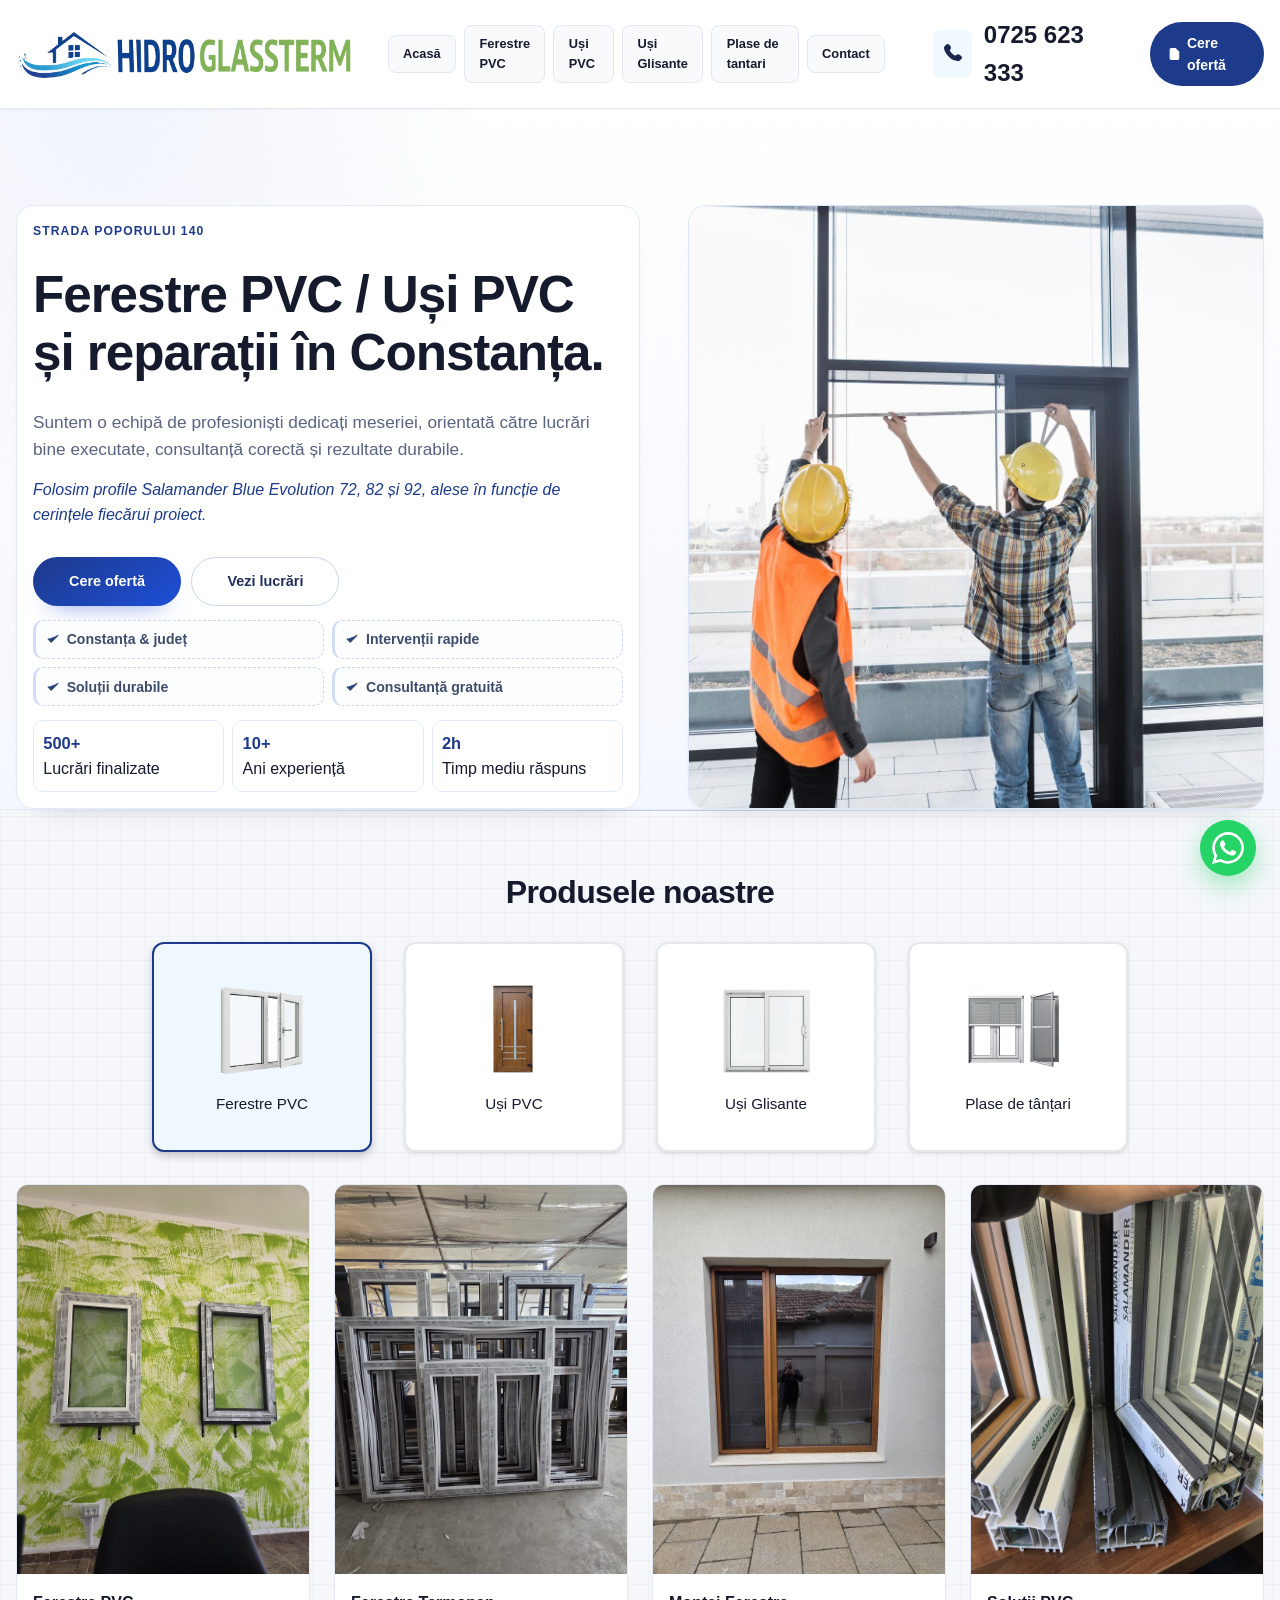
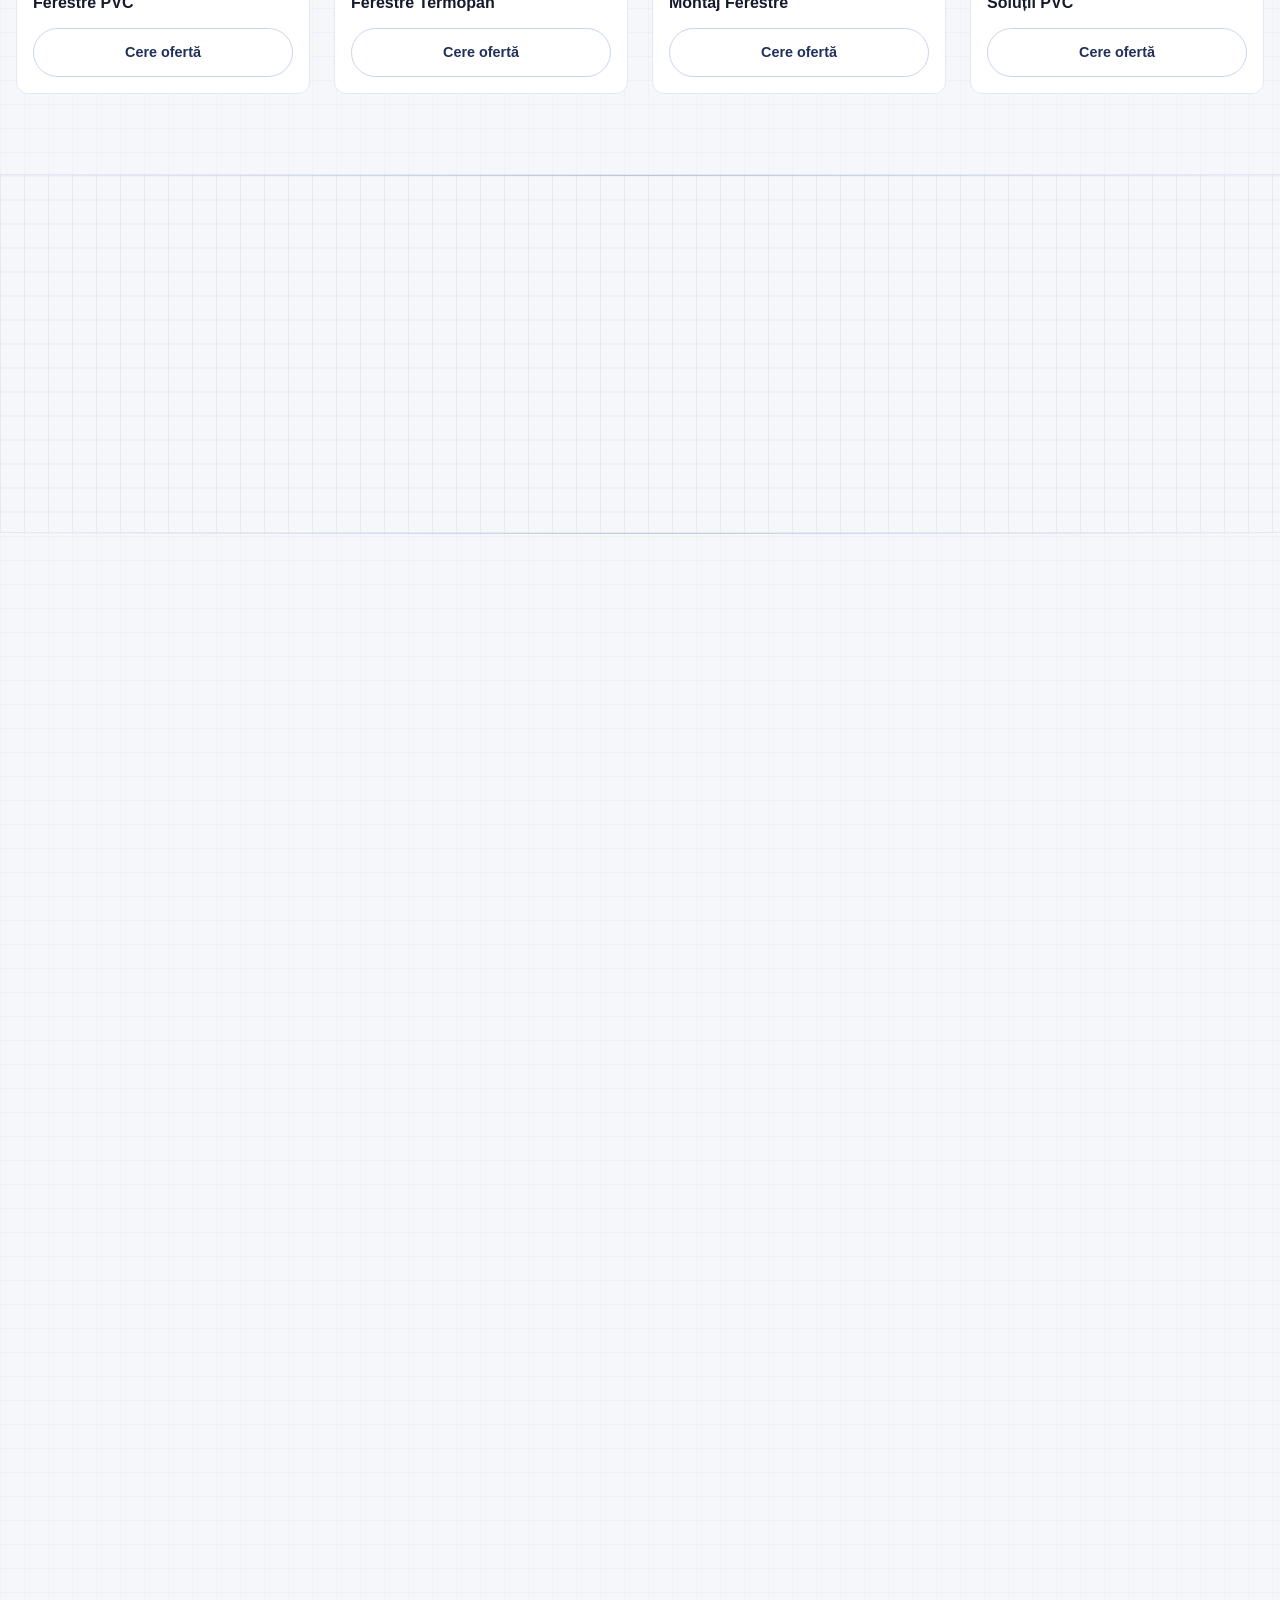
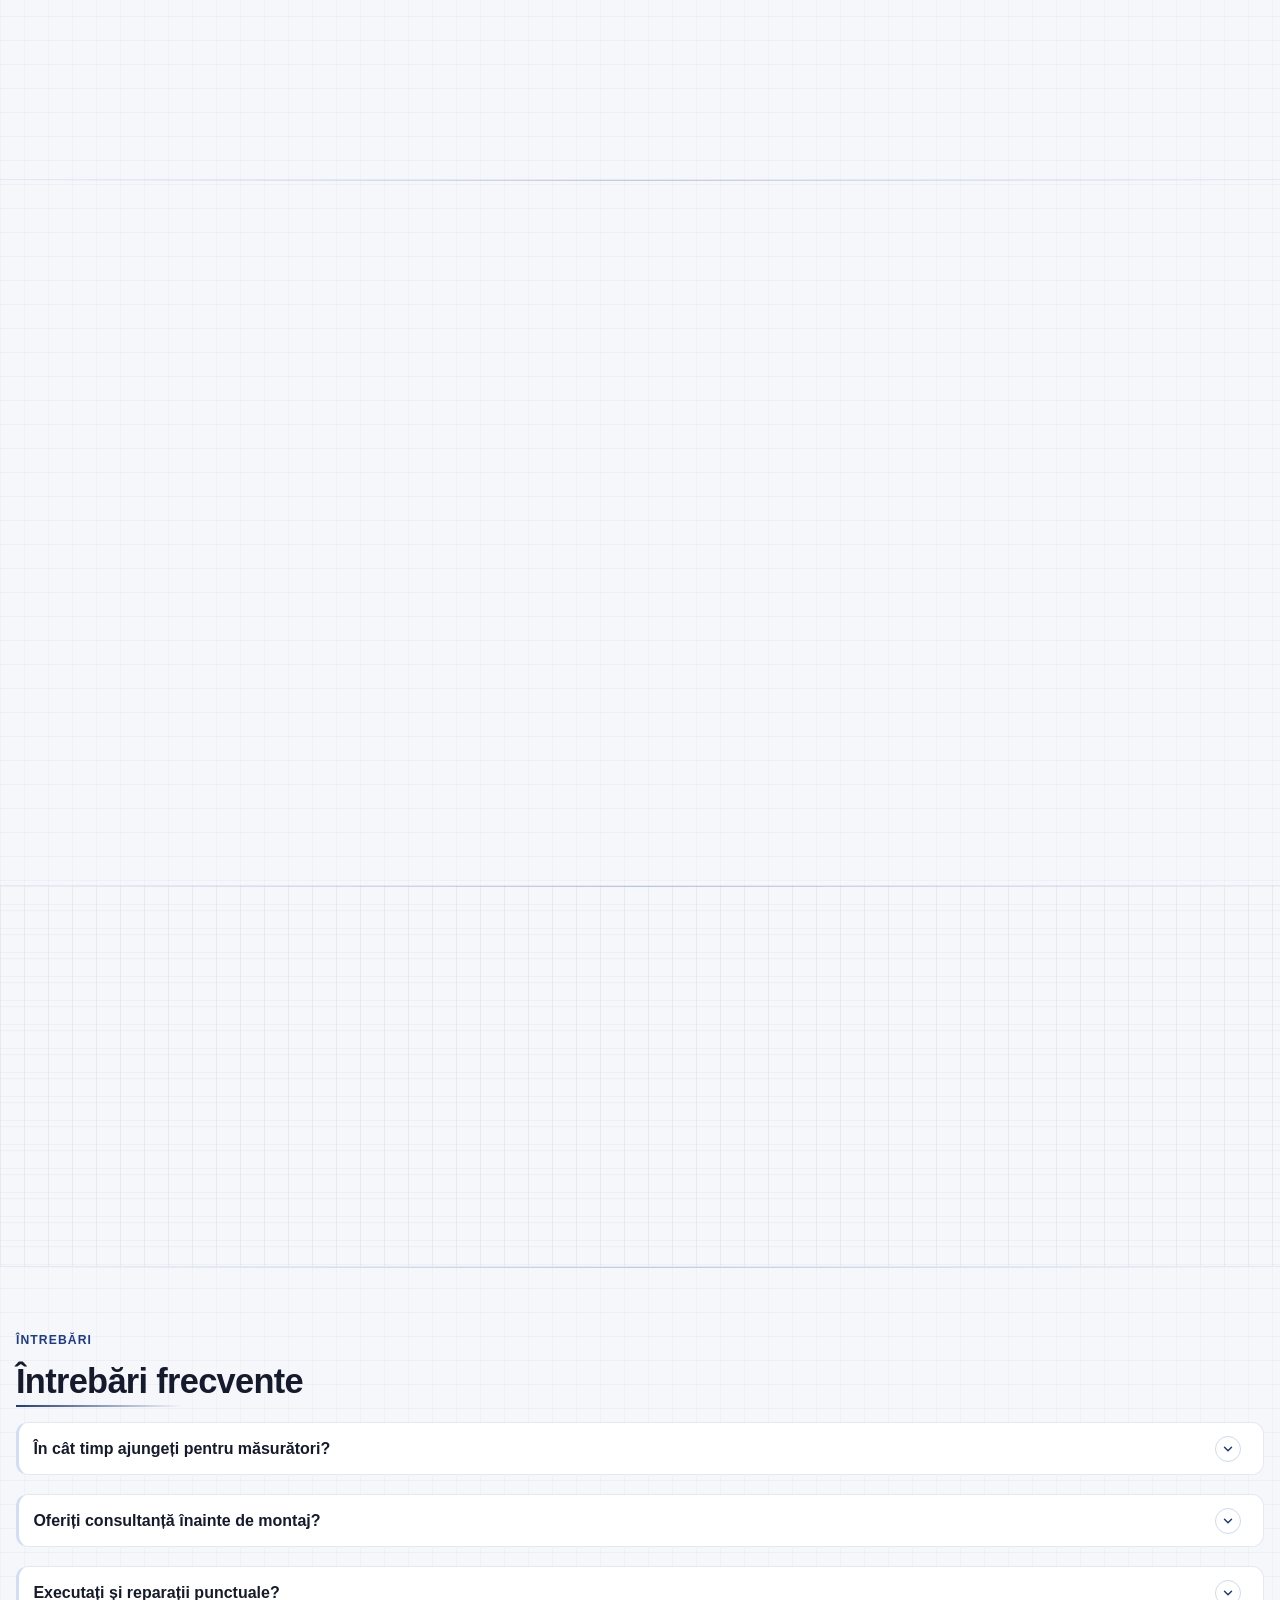
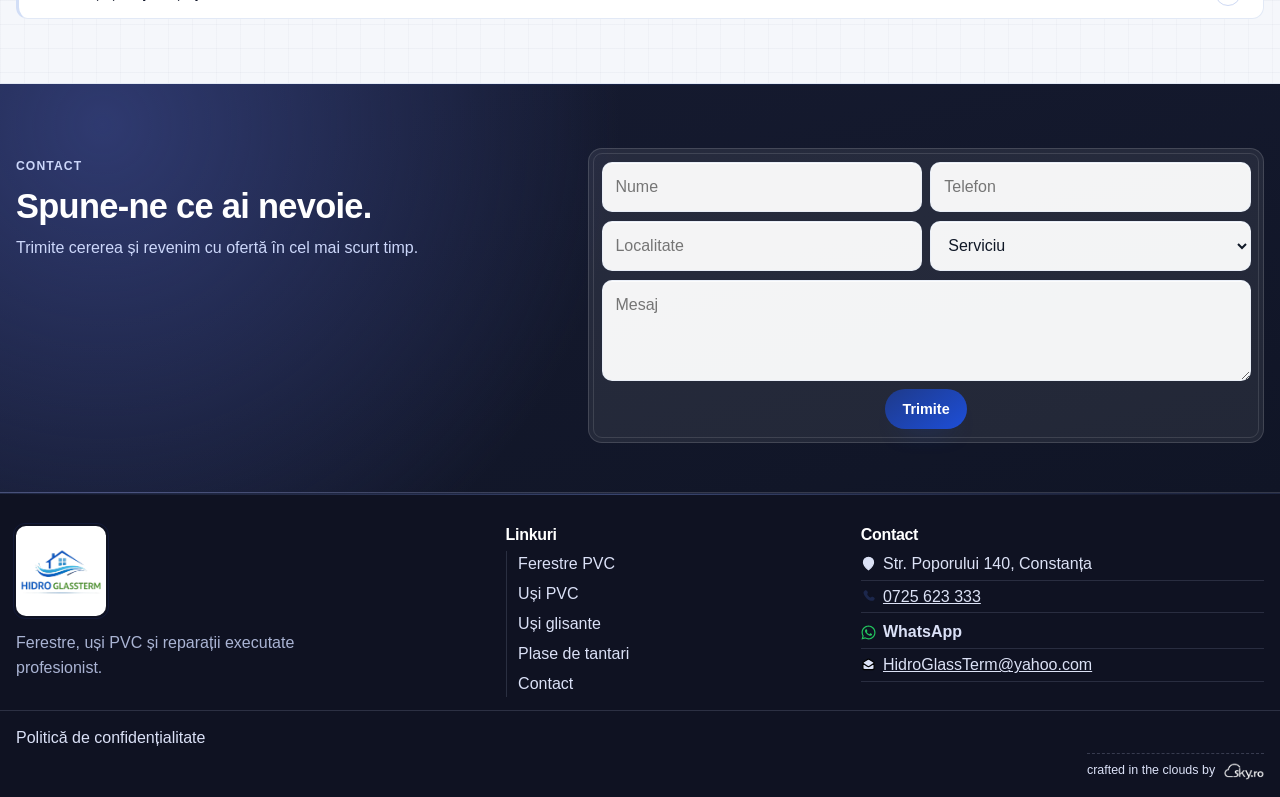
==== index.html @ a4dd382e "Update hero section eyebrow and title in index.html" ====
<!doctype html>
<html lang="ro">
  <head>
    <meta charset="UTF-8" />
    <meta name="viewport" content="width=device-width, initial-scale=1.0" />
    <title>Hidro Glass Term | Ferestre PVC & Hidroizolații</title>
    <meta
      name="description"
      content="Hidro Glass Term: ferestre PVC, reparații și hidroizolații în Constanța. Măsurători rapide, montaj curat, soluții durabile pentru casă și terasă."
    />

    <link rel="stylesheet" href="styles.css" />
    <script src="includes/loader.js"></script>
    <script src="script.js" defer></script>
  </head>
  <body>
    <a class="skip-link" href="#main-content">Sari la conținut</a>

    <div id="header-placeholder" data-include="includes/header.html"></div>

    <main id="main-content">
      <section class="hero section hero-heroic">
        <div class="shell hero-grid" data-reveal="fade-up">
          <div class="hero-content">
            <p class="eyebrow">Strada Poporului 140</p>
            <h1>Ferestre PVC / Uși PVC și reparații în Constanța.</h1>
            <p class="subtitle">
              Suntem o echipă de profesioniști dedicați meseriei, orientată către lucrări bine executate, consultanță corectă și rezultate durabile.
            </p>

            <p class="highlight-copy">
              Folosim profile Salamander Blue Evolution 72, 82 și 92, alese în funcție de cerințele fiecărui proiect.
            </p>

            <div class="hero-actions">
              <a class="btn btn-primary" href="#contact">Cere ofertă</a>
              <a class="btn btn-outline" href="#portofoliu">Vezi lucrări</a>
            </div>

            <ul class="hero-trust hero-trust--desktop" aria-label="Avantaje">
              <li>
                <svg viewBox="0 0 24 24" fill="none" stroke="currentColor" stroke-width="2.5" stroke-linecap="round" stroke-linejoin="round" aria-hidden="true"><path d="M20 6 9 17l-5-5"/></svg>
                Constanța & județ
              </li>
              <li>
                <svg viewBox="0 0 24 24" fill="none" stroke="currentColor" stroke-width="2.5" stroke-linecap="round" stroke-linejoin="round" aria-hidden="true"><path d="M20 6 9 17l-5-5"/></svg>
                Intervenții rapide
              </li>
              <li>
                <svg viewBox="0 0 24 24" fill="none" stroke="currentColor" stroke-width="2.5" stroke-linecap="round" stroke-linejoin="round" aria-hidden="true"><path d="M20 6 9 17l-5-5"/></svg>
                Soluții durabile
              </li>
              <li>
                <svg viewBox="0 0 24 24" fill="none" stroke="currentColor" stroke-width="2.5" stroke-linecap="round" stroke-linejoin="round" aria-hidden="true"><path d="M20 6 9 17l-5-5"/></svg>
                Consultanță gratuită
              </li>
            </ul>

            <div class="hero-stats hero-stats--desktop">
              <article>
                <strong>500+</strong>
                <span>Lucrări finalizate</span>
              </article>
              <article>
                <strong>10+</strong>
                <span>Ani experiență</span>
              </article>
              <article>
                <strong>2h</strong>
                <span>Timp mediu răspuns</span>
             </article>
           </div>
        </div>

          <figure class="hero-media">
            <img
              src="images/stock/builders-measuring-window-2026-01-05-23-32-10-utc.jpg"
              alt="Interior modern cu ferestre PVC mari"
            />
          </figure>
        </div>

        <!-- Mobile-only hero-trust and hero-stats -->
                <ul class="hero-trust hero-trust--mobile" aria-label="Avantaje">
          <li>
            <svg viewBox="0 0 24 24" fill="none" stroke="currentColor" stroke-width="2.5" stroke-linecap="round" stroke-linejoin="round" aria-hidden="true"><path d="M20 6 9 17l-5-5"/></svg>
            Constanța & județ
          </li>
          <li>
            <svg viewBox="0 0 24 24" fill="none" stroke="currentColor" stroke-width="2.5" stroke-linecap="round" stroke-linejoin="round" aria-hidden="true"><path d="M20 6 9 17l-5-5"/></svg>
            Intervenții rapide
          </li>
          <li>
            <svg viewBox="0 0 24 24" fill="none" stroke="currentColor" stroke-width="2.5" stroke-linecap="round" stroke-linejoin="round" aria-hidden="true"><path d="M20 6 9 17l-5-5"/></svg>
            Soluții durabile
          </li>
          <li>
            <svg viewBox="0 0 24 24" fill="none" stroke="currentColor" stroke-width="2.5" stroke-linecap="round" stroke-linejoin="round" aria-hidden="true"><path d="M20 6 9 17l-5-5"/></svg>
            Consultanță gratuită
          </li>
                </ul>
      </section>

      <section class="products section" data-reveal="fade-up">
        <div class="shell">
          <h2>Produsele noastre</h2>
          <div class="category-buttons">
            <div class="category-card active" data-category="ferestre">
              <img src="images/png-ferestre-pvc.png" alt="Ferestre PVC" />
              <p>Ferestre PVC</p>
            </div>
            <div class="category-card" data-category="usi-pvc">
              <img src="images/png-usa-pvc.png" alt="Uși PVC" />
              <p>Uși PVC</p>
            </div>
            <div class="category-card" data-category="usi-glisante">
              <img src="images/png-usi-glisante.png" alt="Uși Glisante" />
              <p>Uși Glisante</p>
            </div>
            <div class="category-card" data-category="plase-tantari">
              <img src="images/plase.jpg" alt="Plase de tantari" />
              <p>Plase de tânțari</p>
            </div>
          </div>
          <div class="product-cards" id="product-cards"></div>
          <div class="slider-dots" id="slider-dots"></div>
        </div>
      </section>

      <section class="why section">
        <div class="shell" data-reveal="fade-up">
          <header class="section-head compact">
            <p class="eyebrow">De ce noi</p>
            <h2>Execuție ordonată și comunicare clară</h2>
          </header>

          <div class="why-grid">
              <article class="why-card">
              <div class="why-icon">
                <svg viewBox="0 0 24 24" fill="none" stroke="currentColor" stroke-width="2" stroke-linecap="round" stroke-linejoin="round" aria-hidden="true"><circle cx="12" cy="12" r="10"/><polyline points="12 6 12 12 16 14"/></svg>
              </div>
                <h3>Răspuns rapid</h3>
                <p>Programăm rapid măsurătorile și trimitem oferta fără întârzieri.</p>
              </article>
              <article class="why-card">
              <div class="why-icon">
                <svg viewBox="0 0 24 24" fill="none" stroke="currentColor" stroke-width="2" stroke-linecap="round" stroke-linejoin="round" aria-hidden="true"><path d="M21.174 6.812a1 1 0 0 0-3.986-3.987L3.842 16.174a2 2 0 0 0-.5.83l-1.321 4.352a.5.5 0 0 0 .623.622l4.353-1.32a2 2 0 0 0 .83-.497z"/></svg>
              </div>
                <h3>Soluții potrivite</h3>
                <p>Recomandări tehnice corecte pentru fiecare spațiu.</p>
              </article>
              <article class="why-card">
              <div class="why-icon">
                <svg viewBox="0 0 24 24" fill="none" stroke="currentColor" stroke-width="2" stroke-linecap="round" stroke-linejoin="round" aria-hidden="true"><path d="M3 3h18v18H3z"/><path d="m8 12 2 2 4-4"/></svg>
              </div>
                <h3>Execuție curată</h3>
                <p>Montaj atent, protecție a zonei de lucru și finisaje curate.</p>
              </article>
              <article class="why-card">
              <div class="why-icon">
                <svg viewBox="0 0 24 24" fill="none" stroke="currentColor" stroke-width="2" stroke-linecap="round" stroke-linejoin="round" aria-hidden="true"><path d="M12 22s8-4 8-10V5l-8-3-8 3v7c0 6 8 10 8 10"/></svg>
              </div>
                <h3>Materiale de calitate</h3>
                <p>Lucrăm cu profile și accesorii testate, durabile.</p>
            </article>
          </div>
        </div>
      </section>

      <section class="portfolio section" id="portofoliu">
        <div class="shell" data-reveal="fade-up">
          <header class="section-head">
            <p class="eyebrow">Portofoliu</p>
            <h2>Lucrări recente realizate cu atenție la detalii</h2>
          </header>

          <ol class="steps" aria-label="Categorii de lucrări">
            <li><span>01</span> Ferestre</li>
            <li><span>02</span> Plase</li>
            <li><span>03</span> Uși PVC</li>
            <li><span>04</span> Plase împotriva insectelor</li>
          </ol>

          <div class="gallery-grid">
            <article class="gallery-item">
              <img src="images/WhatsApp Image 2026-04-07 at 10.18.30 (1).jpeg" alt="Lucrare ferestre PVC realizată de HidroGlassTerm" />
            </article>

            <article class="gallery-item">
              <img src="images/WhatsApp Image 2026-04-07 at 10.18.30 (2).jpeg" alt="Montaj și finisaje pentru tâmplărie PVC" />
            </article>

            <article class="gallery-item">
              <img src="images/WhatsApp Image 2026-04-07 at 10.18.30 (5).jpeg" alt="Detaliu lucrare hidroizolație" />
            </article>

            <article class="gallery-item">
              <img src="images/WhatsApp Image 2026-04-07 at 10.18.30 (6).jpeg" alt="Execuție hidroizolație profesională" />
            </article>

            <article class="gallery-item">
              <img src="images/WhatsApp Image 2026-04-07 at 10.18.31 (2).jpeg" alt="Montaj ușă PVC" />
            </article>

            <article class="gallery-item">
              <img src="images/WhatsApp Image 2026-04-07 at 10.18.31 (3).jpeg" alt="Lucrare ușă glisantă" />
            </article>

            <article class="gallery-item">
              <img src="images/WhatsApp Image 2026-04-07 at 10.18.31 (4).jpeg" alt="Lucrare finalizată la client" />
            </article>

            <article class="gallery-item">
              <img src="images/WhatsApp Image 2026-04-07 at 10.18.31 (5).jpeg" alt="Detaliu montaj și finisaj" />
            </article>
          </div>
          <div class="gallery-dots" id="gallery-dots"></div>

          <a class="text-link" href="#contact">Solicită exemple de lucrări</a>
        </div>
      </section>

      <section class="services section" id="servicii">
        <div class="shell" data-reveal="fade-up">
          <header class="section-head">
            <p class="eyebrow">Servicii</p>
            <h2>Serviciile noastre</h2>
          </header>

          <div class="services-grid">
            <article class="service-card">
              <div class="service-icon"><svg viewBox="0 0 24 24" fill="none" stroke="currentColor" stroke-width="2" stroke-linecap="round" stroke-linejoin="round" xmlns="http://www.w3.org/2000/svg" aria-hidden="true"><path d="M12,3V21m7-9H5M19,4a1,1,0,0,0-1-1H6A1,1,0,0,0,5,4V21H19Z"/></svg></div>
              <h3>Ferestre PVC</h3>
              <ul>
                <li>Tâmplărie PVC eficientă energetic</li>
                <li>Consultanță pentru alegerea profilelor</li>
              </ul>
              <a href="#contact">Detalii</a>
            </article>

            <article class="service-card">
              <div class="service-icon"><svg viewBox="0 0 24 24" fill="none" stroke="currentColor" stroke-width="2" stroke-linecap="round" stroke-linejoin="round" aria-hidden="true"><path d="M13 4h3a2 2 0 0 1 2 2v14"/><path d="M2 20h3"/><path d="M13 20h9"/><path d="M10 12v.01"/><path d="M13 4.562v16.157a1 1 0 0 1-1.242.97L5 20V5.562a2 2 0 0 1 1.515-1.94l4-1A2 2 0 0 1 13 4.561Z"/></svg></div>
              <h3>Uși PVC</h3>
              <ul>
                <li>Montaj profesional uși PVC</li>
                <li>Etanșare și reglaje pentru utilizare zilnică</li>
              </ul>
              <a href="#contact">Detalii</a>
            </article>

            <article class="service-card">
              <div class="service-icon"><svg viewBox="0 0 24 24" fill="none" stroke="currentColor" stroke-width="2" stroke-linecap="round" stroke-linejoin="round" aria-hidden="true"><path d="M14.7 6.3a1 1 0 0 0 0 1.4l1.6 1.6a1 1 0 0 0 1.4 0l3.77-3.77a6 6 0 0 1-7.94 7.94l-6.91 6.91a2.12 2.12 0 0 1-3-3l6.91-6.91a6 6 0 0 1 7.94-7.94l-3.76 3.76z"/></svg></div>
              <h3>Reparații ferestre și uși PVC</h3>
              <ul>
                <li>Reglare, înlocuire feronerie și etanșare</li>
                <li>Consultanță și soluții aplicate corect</li>
              </ul>
              <a href="#contact">Detalii</a>
            </article>

            <article class="service-card">
              <div class="service-icon"><svg viewBox="0 0 24 24" fill="none" stroke="currentColor" stroke-width="2" stroke-linecap="round" stroke-linejoin="round" aria-hidden="true"><rect width="18" height="18" x="3" y="3" rx="2"/><path d="M3 9h18"/><path d="M9 3v18"/><circle cx="15" cy="15" r="2"/></svg></div>
              <h3>Plase insecte</h3>
              <ul>
                <li>Plase fixe și rulou la comandă</li>
                <li>Montaj curat și consultanță</li>
              </ul>
              <a href="#contact">Detalii</a>
            </article>

            <article class="service-card">
              <div class="service-icon"><svg viewBox="0 0 24 24" fill="none" stroke="currentColor" stroke-width="2" stroke-linecap="round" stroke-linejoin="round" aria-hidden="true"><rect width="18" height="18" x="3" y="3" rx="2"/><path d="M15 3v18"/><path d="m8 9 3 3-3 3"/></svg></div>
              <h3>Uși glisante</h3>
              <ul>
                <li>Sisteme glisante pentru terase</li>
                <li>Montaj, reglaje și etanșare</li>
              </ul>
              <a href="#contact">Detalii</a>
            </article>

            <article class="service-card service-cta">
              <div class="service-icon"><svg viewBox="0 0 24 24" fill="none" stroke="currentColor" stroke-width="2" stroke-linecap="round" stroke-linejoin="round" aria-hidden="true"><path d="M22 16.92v3a2 2 0 0 1-2.18 2 19.79 19.79 0 0 1-8.63-3.07 19.5 19.5 0 0 1-6-6 19.79 19.79 0 0 1-3.07-8.67A2 2 0 0 1 4.11 2h3a2 2 0 0 1 2 1.72 12.84 12.84 0 0 0 .7 2.81 2 2 0 0 1-.45 2.11L8.09 9.91a16 16 0 0 0 6 6l1.27-1.27a2 2 0 0 1 2.11-.45 12.84 12.84 0 0 0 2.81.7A2 2 0 0 1 22 16.92z"/></svg></div>
              <h3>Programează o consultație</h3>
              <ul>
                <li>Sună acum: 0725 623 333</li>
                <li>Sau scrie-ne pe WhatsApp</li>
              </ul>
              <a href="contact.html" class="btn">Contact</a>
            </article>
          </div>
          <div class="services-dots" id="services-dots"></div>
        </div>
      </section>

      <section class="about section" id="despre">
        <div class="shell about-grid" data-reveal="fade-up">
          <div>
            <p class="eyebrow">Despre noi</p>
            <h2>Echipă locală orientată către rezultate durabile</h2>
            <p>
              Planificăm fiecare lucrare cu atenție, menținem șantierul curat și livrăm soluții
              sigure pe termen lung pentru locuințe, terase și spații comerciale.
            </p>
          </div>
          <ul>
            <li><strong>500+</strong><span>Lucrări finalizate</span></li>
            <li><strong>10+</strong><span>Ani experiență</span></li>
            <li><strong>2h</strong><span>Timp mediu de răspuns</span></li>
          </ul>
        </div>
      </section>

      <section class="faq section" id="intrebari">
        <div class="shell" data-reveal="fade-up">
          <header class="section-head">
            <p class="eyebrow">Întrebări</p>
            <h2>Întrebări frecvente</h2>
          </header>
          <div class="faq-list">
            <details>
              <summary>În cât timp ajungeți pentru măsurători?</summary>
              <p>În mod normal în aceeași zi sau în maximum 24 de ore în Constanța și județ.</p>
            </details>
            <details>
              <summary>Oferiți consultanță înainte de montaj?</summary>
              <p>Da. Recomandăm opțiuni tehnice și materiale în funcție de spațiu și buget.</p>
            </details>
            <details>
              <summary>Executați și reparații punctuale?</summary>
              <p>Da. Realizăm reglaje, etanșări și reparații pentru ferestre și uși existente.</p>
            </details>
          </div>
        </div>
      </section>

      <section class="contact section" id="contact">
        <div class="shell contact-grid" data-reveal="fade-up">
          <div class="contact-copy">
            <p class="eyebrow">Contact</p>
            <h2>Spune-ne ce ai nevoie.</h2>
            <p>Trimite cererea și revenim cu ofertă în cel mai scurt timp.</p>
          </div>

          <form class="lead-form" novalidate>
            <label class="sr-only" for="name">Nume</label>
            <input id="name" name="name" type="text" placeholder="Nume" required />

            <label class="sr-only" for="phone">Telefon</label>
            <input id="phone" name="phone" type="tel" placeholder="Telefon" required />

            <label class="sr-only" for="city">Localitate</label>
            <input id="city" name="city" type="text" placeholder="Localitate" required />

            <label class="sr-only" for="service">Serviciu</label>
            <select id="service" name="service" required>
              <option value="" selected disabled>Serviciu</option>
              <option>Ferestre PVC</option>
              <option>Uși PVC</option>
              <option>Reparații ferestre</option>
              <option>Plase insecte</option>
              <option>Uși glisante</option>
              <option>Reparații ferestre și uși PVC</option>
              <option>Informații</option>
            </select>

            <label class="sr-only" for="message">Mesaj</label>
            <textarea id="message" name="message" placeholder="Mesaj" rows="3"></textarea>

            <button class="btn btn-primary" type="submit">Trimite</button>
          </form>
          <p class="form-status" aria-live="polite"></p>
        </div>
      </section>
    </main>

    <div id="footer-placeholder" data-include="includes/footer.html"></div>
  </body>
</html>
---- styles.css ----
:root {
  --white: #ffffff;
  --bg: #f5f7fb;
  --ink: #151a2d;
  --ink-soft: #5a637f;
  --line: #e3e9f4;
  --blue: #1e3a8a;
  --blue-2: #1d4ed8;
  --navy: #161b31;
  --navy-2: #101526;
  --amber: #c8962f;
  --green: #16a34a;
  --steel-light: #e8ecf2;
  --steel: #c4cdd8;
  --steel-dark: #8896a6;
  --radius: 12px;
  --radius-lg: 18px;
  --section-space: clamp(3rem, 5vw, 5rem);
  --grid-gap: clamp(1rem, 1.5vw, 1.2rem);
  --shadow-soft: 0 14px 28px -24px rgba(15, 23, 42, 0.32);
}

* {
  box-sizing: border-box;
}

html {
  scroll-behavior: smooth;
}

body {
  margin: 0;
  font-family: "Manrope", sans-serif;
  color: var(--ink);
  background:
    linear-gradient(rgba(19, 33, 72, 0.03) 1px, transparent 1px),
    linear-gradient(90deg, rgba(19, 33, 72, 0.025) 1px, transparent 1px),
    var(--bg);
  background-size: 24px 24px;
  line-height: 1.58;
  overflow-x: clip;
}

body.menu-open {
  overflow: hidden;
}

img,
svg {
  display: block;
}

img {
  max-width: 100%;
}

a {
  color: inherit;
}

.shell {
  width: 100%;
  margin: 0 auto;
  padding-inline: 16px;
}

.section {
  padding: var(--section-space) 0;
  position: relative;
}

main > .section + .section {
  border-top: 1px solid var(--line);
}

main > .section + .section::before {
  content: "";
  position: absolute;
  top: 0;
  left: 0;
  right: 0;
  height: 1px;
  background: linear-gradient(90deg, transparent, rgba(30, 58, 138, 0.23), transparent);
}

h1,
h2,
h3 {
  font-family: "Plus Jakarta Sans", sans-serif;
  letter-spacing: -0.02em;
  line-height: 1.14;
  margin: 0;
}

h1 {
  font-size: clamp(1.92rem, 4.2vw, 3.2rem);
}

h2 {
  font-size: clamp(1.34rem, 2.7vw, 2.15rem);
}

h3 {
  font-size: 1.02rem;
}

p {
  margin: 0;
}

.eyebrow {
  color: var(--blue);
  text-transform: uppercase;
  letter-spacing: 0.09em;
  font-size: 0.76rem;
  font-weight: 800;
  margin-bottom: 0.7rem;
}

.subtitle {
  margin-top: 0.8rem;
  color: var(--ink-soft);
  font-size: clamp(0.97rem, 1.7vw, 1.08rem);
}

.section-head {
  margin-bottom: 0.95rem;
}

.section-head h2 {
  position: relative;
  display: inline-block;
  padding-bottom: 0.38rem;
}

.section-head h2::after {
  content: "";
  position: absolute;
  left: 0;
  bottom: 0;
  width: 58%;
  height: 2px;
  background: linear-gradient(90deg, var(--blue), transparent);
}

.section-head.compact {
  margin-bottom: 0.8rem;
}

.skip-link {
  position: fixed;
  top: 0.7rem;
  left: 0.7rem;
  z-index: 1400;
  background: var(--ink);
  color: #fff;
  border-radius: 8px;
  text-decoration: none;
  font-weight: 700;
  padding: 0.55rem 0.8rem;
  transform: translateY(-170%);
  transition: transform 0.2s ease;
}

.skip-link:focus-visible {
  transform: translateY(0);
}

.site-header {
  position: sticky;
  top: 0;
  z-index: 1300;
  background: #fff;
  border-bottom: 1px solid var(--line);
  box-shadow: 0 1px 3px rgba(15, 23, 42, 0.04);
  transition: box-shadow 0.22s ease;
}

.site-header::before {
  display: none;
}

.site-header::after {
  display: none;
}

.header-main {
  display: flex;
  align-items: center;
  justify-content: space-between;
  gap: 2rem;
  padding: 0.5rem 1rem;
}

.header-brand {
  display: flex;
  align-items: center;
  gap: 0.75rem;
  text-decoration: none;
  flex-shrink: 0;
}

.header-brand-img {
  height: 50px;
  width: auto;
  border-radius: 10px;
  object-fit: contain;
}

.header-brand span {
  font-family: "Plus Jakarta Sans", sans-serif;
  font-weight: 800;
  font-size: 1.1rem;
  color: var(--ink);
}

.header-brand-text {
  font-family: "Plus Jakarta Sans", sans-serif;
  font-weight: 800;
  font-size: 1.15rem;
  color: var(--ink);
  letter-spacing: -0.02em;
}

.header-search {
  position: relative;
  flex: 1;
  max-width: 320px;
}

.header-search input {
  width: 100%;
  padding: 0.65rem 1rem 0.65rem 2.5rem;
  border: 1px solid #e2e8f0;
  border-radius: 999px;
  background: #f8fafc;
  font-size: 0.875rem;
  color: var(--ink);
  transition: all 0.2s ease;
}

.header-search input:focus {
  outline: none;
  border-color: var(--blue);
  background: #fff;
  box-shadow: 0 0 0 3px rgba(30, 58, 138, 0.08);
}

.header-search input::placeholder {
  color: #94a3b8;
}

.header-search::before {
  content: "";
  position: absolute;
  left: 0.9rem;
  top: 50%;
  transform: translateY(-50%);
  width: 16px;
  height: 16px;
  background-image: url("data:image/svg+xml,%3Csvg xmlns='http://www.w3.org/2000/svg' viewBox='0 0 24 24' fill='none' stroke='%2364748b' stroke-width='2'%3E%3Ccircle cx='11' cy='11' r='8'/%3E%3Cpath d='m21 21-4.35-4.35'/%3E%3C/svg%3E");
  background-size: contain;
}

.header-actions {
  display: flex;
  align-items: center;
  gap: 0.5rem;
}

.header-cta {
  display: inline-flex;
  align-items: center;
  gap: 0.4rem;
  padding: 0.6rem 1.1rem;
  background: var(--blue);
  color: #fff;
  border-radius: 999px;
  font-size: 0.875rem;
  font-weight: 700;
  text-decoration: none;
  transition: all 0.2s ease;
}

.header-cta:hover {
  background: var(--blue-2);
  transform: translateY(-1px);
}

.header-cta svg {
  width: 16px;
  height: 16px;
  fill: currentColor;
}

.header-contact {
  display: flex;
  align-items: center;
  gap: 0.75rem;
  padding: 0.5rem 1rem;
  border-radius: 8px;
  text-decoration: none;
  transition: background 0.2s ease;
}

.header-contact:hover {
  background: #f1f5f9;
}

.header-contact-icon {
  width: 48px;
  height: 48px;
  border-radius: 8px;
  display: flex;
  align-items: center;
  justify-content: center;
  background: #f0f9ff;
}

.header-contact-icon svg {
  width: 24px;
  height: 24px;
  fill: var(--blue);
}

.header-contact-text {
  display: flex;
  flex-direction: column;
}

.header-contact-label {
  font-size: 0.75rem;
  color: var(--ink-soft);
  font-weight: 500;
}

.header-contact-value {
  font-size: 1.5rem;
  color: var(--ink);
  font-weight: 700;
}

.header-cats {
  display: none;
}

.header-cat {
  display: inline-flex;
  align-items: center;
  gap: 0.4rem;
  padding: 0.5rem 0.9rem;
  background: #f8fafc;
  border: 1px solid #e2e8f0;
  border-radius: 8px;
  font-size: 0.8rem;
  font-weight: 600;
  color: var(--ink);
  text-decoration: none;
  transition: all 0.2s ease;
}

.header-cat:hover {
  background: #fff;
  border-color: var(--blue);
  color: var(--blue);
}

.header-cat.active {
  background: var(--blue);
  color: #fff;
  border-color: var(--blue);
}

.header-cat svg {
  width: 16px;
  height: 16px;
  fill: currentColor;
}

.header-social {
  display: flex;
  gap: 0.3rem;
}

.header-social-btn {
  width: 36px;
  height: 36px;
  border-radius: 8px;
  display: flex;
  align-items: center;
  justify-content: center;
  text-decoration: none;
  transition: all 0.2s ease;
}

.header-social-btn svg {
  width: 18px;
  height: 18px;
}

.header-social-btn.whatsapp {
  background: #22c55e;
}

.header-social-btn.whatsapp svg {
  fill: #fff;
}

.header-social-btn.whatsapp:hover {
  background: #16a34a;
}

.header-social-btn.mail {
  background: #f59e0b;
}

.header-social-btn.mail svg {
  fill: #fff;
}

.header-social-btn.mail:hover {
  background: #d97706;
}

.contact-btn.mail {
  background: linear-gradient(180deg, #f59e0b 0%, #d97706 100%);
  border-color: #b45309;
}

.contact-btn.mail svg {
  fill: #ffffff;
}

.contact-btn.mail:hover {
  background: linear-gradient(180deg, #d97706 0%, #b45309 100%);
}

.site-header.scrolled {
  box-shadow: 0 12px 24px -22px rgba(15, 23, 42, 0.52);
}

.nav {
  min-height: 80px;
  display: flex;
  align-items: center;
  justify-content: space-between;
  gap: 1rem;
  position: relative;
}

.brand {
  display: inline-flex;
  align-items: center;
  gap: 0.62rem;
  text-decoration: none;
}

.brand--header {
  gap: 0;
}

.brand-icon {
  width: 90px;
  height: 90px;
  border-radius: 10px;
  background: #fff;
  display: grid;
  place-items: center;
  position: relative;
}

.brand--header .brand-icon {
  width: clamp(72px, 11vw, 130px);
  height: auto;
  border-radius: 0;
  background: transparent;
  box-shadow: none;
}

.brand--header .brand-icon::after {
  display: none;
}

.brand-icon::after {
  content: "";
  position: absolute;
  inset: -3px;
  border: 1px solid rgba(30, 58, 138, 0.2);
  border-radius: 12px;
}

.brand-icon svg {
  width: 1.05rem;
  height: 1.05rem;
  fill: #fff;
}

.brand-icon img {
  width: 85px;
  height: 85px;
  object-fit: contain;
}

.brand--header .brand-icon img {
  width: 100%;
  height: auto;
}

.brand-text {
  font-family: "Plus Jakarta Sans", sans-serif;
  font-weight: 800;
  letter-spacing: -0.02em;
}

.menu-toggle {
  display: none;
  width: 44px;
  height: 40px;
  border-radius: 10px;
  border: 1px solid #d8e1f3;
  background: #fff;
  padding: 0;
  align-items: center;
  justify-content: center;
  flex-direction: column;
  gap: 4px;
  cursor: pointer;
  transition: all 0.2s ease;
  box-shadow: 0 2px 4px rgba(0, 0, 0, 0.1);
}

.menu-toggle span {
  width: 19px;
  height: 2px;
  border-radius: 99px;
  background: #2a3657;
  transition: transform 0.25s ease, opacity 0.2s ease;
}

.menu-toggle[aria-expanded="true"] span:nth-child(1) {
  transform: translateY(6px) rotate(45deg);
}

.menu-toggle[aria-expanded="true"] span:nth-child(2) {
  opacity: 0;
}

.menu-toggle[aria-expanded="true"] span:nth-child(3) {
  transform: translateY(-6px) rotate(-45deg);
}

.menu-toggle.active {
  border-color: #2a3657;
}

.menu-toggle.active span {
  background: #2a3657;
}

.menu-toggle:hover {
  border-color: var(--blue);
  box-shadow: 0 4px 8px rgba(0, 0, 0, 0.15);
}

/* ----------------------------------- */
/* Premium Mobile Menu (Fără Overlay, Fără Scroll) */
/* ----------------------------------- */
@media (max-width: 1023px) {
  /* Am ascuns overlay-ul gri conform cerinței */
  .nav-menu::before {
    display: none !important;
  }

  /* Panoul principal (sertarul lateral din dreapta) */
  .nav-menu {
    position: fixed !important;
    top: 0 !important;
    right: -100% !important;
    left: auto !important;
    width: 85vw !important;
    max-width: 380px !important;
    height: 100dvh !important; /* Folosim dvh pentru suport mai bun pe iOS/Android */
    background: #ffffff !important;
    z-index: 1301 !important;
    padding: 1.25rem 1.5rem !important; /* Spații reduse sus/jos */
    display: flex !important;
    flex-direction: column !important;
    box-shadow: -10px 0 30px rgba(15, 23, 42, 0.1) !important;
    transition: right 0.4s cubic-bezier(0.16, 1, 0.3, 1) !important;
    overflow-y: hidden !important; /* Oprim scroll-ul inutil */
  }

  .nav-menu.open {
    right: 0 !important;
  }

  /* Antetul meniului */
  .nav-menu::after {
    content: "Meniu";
    display: block;
    color: var(--blue);
    font-size: 0.75rem;
    font-weight: 800;
    text-transform: uppercase;
    letter-spacing: 0.1em;
    margin-bottom: 0.75rem !important; /* Spațiu redus */
    border-bottom: 1px solid #e2e8f0;
    padding-bottom: 0.5rem !important;
    order: -1;
  }

  /* Zona link-urilor de navigare */
  .nav-menu .nav-center {
    display: flex !important;
    flex-direction: column !important;
    gap: 0 !important; /* Fără goluri mari între link-uri */
    margin-bottom: auto !important;
  }

  .nav-menu .nav-center a {
    font-size: 1.1rem !important;
    font-weight: 600 !important;
    color: var(--navy) !important;
    padding: 0.75rem 0 !important; /* Padding redus */

    /* RESETĂM STILURILE VECHI (Bulele gri) */
    background: transparent !important;
    border: none !important;
    border-radius: 0 !important;
    border-bottom: 1px solid #f1f5f9 !important;

    display: flex !important;
    align-items: center !important;
    justify-content: space-between !important;
    transition: color 0.2s ease, transform 0.2s ease !important;
  }

  .nav-menu .nav-center a::after {
    content: "→";
    font-size: 1.2rem;
    color: var(--steel-dark);
    opacity: 0.5;
    transition: transform 0.2s ease, opacity 0.2s ease;
  }

  .nav-menu .nav-center a:hover,
  .nav-menu .nav-center a:active {
    color: var(--blue) !important;
    transform: translateX(4px);
  }

  /* Zona de contact din meniu */
  .nav-menu .nav-actions {
    display: flex !important;
    flex-direction: column !important;
    gap: 0.6rem !important; /* Redus distanța dintre butoane */
    margin-top: 1rem !important;
  }

  /* Butoane primare */
  .nav-menu .mobile-link-btn {
    width: 100% !important;
    padding: 0.85rem !important; /* Butoane mai suple */
    font-size: 0.95rem !important;
    font-weight: 700 !important;
    border-radius: 8px !important;
    text-align: center !important;
    transition: background-color 0.2s ease !important;
  }

  .nav-menu .mobile-link-btn.offer {
    background: var(--navy) !important;
    color: #fff !important;
    border: none !important;
  }

  .nav-menu .mobile-link-btn.phone {
    background: transparent !important;
    color: var(--navy) !important;
    border: 1px solid #cbd5e1 !important;
  }

  /* Secțiunea de jos cu mini-contact (Email/WhatsApp) */
  .nav-menu .mobile-socials {
    display: flex !important;
    align-items: center !important;
    gap: 0.5rem !important;
    margin-top: 1rem !important; /* Spații strânse pentru a nu ieși din ecran */
    padding-top: 1rem !important;
    border-top: 1px solid #f1f5f9 !important;
  }

  .nav-menu .mobile-socials a {
    flex: 1 !important;
    font-size: 0.85rem !important;
    font-weight: 600 !important;
    color: var(--ink-soft) !important;
    text-decoration: none !important;
    background: transparent !important;
    border: none !important;
    padding: 0 !important;
    text-align: left !important;
    display: flex !important;
    align-items: center !important;
    gap: 0.5rem !important;
  }

  .nav-menu .mobile-socials a.whatsapp::before {
    content: "";
    display: inline-block;
    width: 8px;
    height: 8px;
    border-radius: 50%;
    background: #22c55e;
  }

  .nav-menu .mobile-socials a.mail::before {
    content: "";
    display: inline-block;
    width: 8px;
    height: 8px;
    border-radius: 50%;
    background: #f59e0b;
  }
}

/* ----------------------------------- */
/* Fix Definitiv: Header Sticky        */
/* ----------------------------------- */

/* 1. Resetăm overflow-ul folosind 'clip'.
   Taie ce iese în afara ecranului, dar permite 'sticky' să funcționeze */
html, body {
  overflow-x: clip !important;
  max-width: 100% !important;
  width: 100% !important;
}

/* 2. Aplicăm sticky direct pe elementul părinte din index.html */
#header-placeholder {
  position: sticky !important;
  top: 0 !important;
  z-index: 1300 !important;
  display: block !important;
  width: 100% !important;
}

/* 3. Ne asigurăm că header-ul din interior se aliniază perfect */
.site-header {
  position: relative !important;
  top: 0 !important;
  width: 100% !important;
}

/* ----------------------------------- */
/* Ascundere Pasi Portofoliu pe Mobil  */
/* ----------------------------------- */
@media (max-width: 1023px) {
  .steps {
    display: none !important;
  }
}


@media (max-width: 1023px) {
  .close-menu-btn {
    position: absolute !important;
    top: 1rem !important;
    right: 1.25rem !important;
    background: transparent !important;
    border: none !important;
    font-size: 2.2rem !important;
    font-weight: 300 !important;
    color: var(--ink-soft) !important;
    cursor: pointer !important;
    padding: 0 0.5rem !important;
    line-height: 1 !important;
    transition: color 0.2s ease, transform 0.2s ease !important;
    z-index: 10 !important;
  }

  .close-menu-btn:hover,
  .close-menu-btn:active {
    color: var(--blue) !important;
    transform: scale(1.1) !important;
  }

  /* Facem puțin loc textului "MENIU" ca să nu se încaiere cu butonul de X */
  .nav-menu::after {
    padding-right: 2.5rem !important;
  }
}

.icon-wrap {
  width: 16px;
  height: 16px;
}

.icon-wrap svg {
  width: 100%;
  height: 100%;
  fill: currentColor;
}

.btn {
  border: 0;
  border-radius: 999px;
  padding: 0.75rem 1.08rem;
  display: inline-flex;
  align-items: center;
  justify-content: center;
  gap: 0.4rem;
  text-decoration: none;
  font-size: 0.9rem;
  font-weight: 800;
  cursor: pointer;
  transition: transform 0.2s ease, box-shadow 0.2s ease, border-color 0.2s ease,
    color 0.2s ease;
}

.btn:hover,
.btn:focus-visible {
  transform: translateY(-2px);
}

.btn-primary {
  color: #fff;
  background: linear-gradient(145deg, var(--blue), var(--blue-2));
  box-shadow: 0 14px 24px -18px rgba(29, 78, 216, 0.82);
}

.btn-outline {
  background: #fff;
  color: #21305b;
  border: 1px solid #c8d4ec;
}

.btn-outline:hover,
.btn-outline:focus-visible {
  border-color: var(--blue);
  color: var(--blue);
}

.hero {
  background:
    radial-gradient(circle at 8% 0%, rgba(31, 77, 203, 0.06), transparent 28%),
    linear-gradient(180deg, rgba(255, 255, 255, 0.95) 0%, rgba(245, 248, 255, 0.92) 100%);
  padding: 5rem 0;
}

.hero-heroic {
    padding: 6rem 0 0;
}

.hero-grid {
  display: grid;
  grid-template-columns: 1fr;
  gap: 2rem;
}

@media (min-width: 1020px) {
  .hero-grid {
    grid-template-columns: 1fr 1fr;
    align-items: start;
    gap: 3rem;
  }
}

.hero-content {
  background: #fff;
  border: 1px solid #e3eaf6;
  border-radius: var(--radius-lg);
  padding: 1rem;
  display: grid;
  gap: 0.85rem;
  box-shadow: var(--shadow-soft);
}

.hero-actions {
  display: flex;
  flex-wrap: wrap;
  gap: 0.65rem;
}

.hero-actions .btn {
  min-width: 148px;
}

.hero-trust {
  list-style: none;
  margin: 0;
  padding: 0;
  display: grid;
  gap: 0.55rem;
}

.hero-trust--mobile {
  display: none;
}

.hero-stats--mobile {
  display: none;
}

.hero-trust li {
  border: 1px dashed #cfdaee;
  background: #fbfdff;
  border-radius: 10px;
  padding: 0.46rem 0.62rem;
  display: flex;
  align-items: center;
  gap: 0.42rem;
  font-weight: 700;
  font-size: 0.88rem;
  color: #3f4b6a;
  border-left: 3px solid #d1ddf6;
}

.hero-trust svg {
  width: 14px;
  height: 14px;
  fill: var(--blue);
}

.hero-stats {
  display: grid;
  grid-template-columns: repeat(3, 1fr);
  gap: 0.5rem;
}

.hero-stats article:last-child {
  grid-column: auto;
}

@media (min-width: 768px) {
  .hero-stats {
    grid-template-columns: repeat(3, 1fr);
  }
}

.hero-stats-row {
  display: contents;
}

.hero-stats-full {
  grid-column: 1 / -1;
}

.hero-stats article {
  border: 1px solid #e2eaf8;
  border-radius: 10px;
  background: #fff;
  padding: 0.58rem;
}

.hero-stats strong {
  display: block;
  color: var(--blue);
  font-family: "Plus Jakarta Sans", sans-serif;
  font-size: 1.03rem;
}

.hero-stats span {
  color: var(--text-muted);
  font-weight: 400;
}

.highlight-copy {
  font-style: italic;
  color: var(--blue);
  margin-bottom: 1rem;
}

.hero-media {
  margin: 0;
  border-radius: var(--radius-lg);
  border: 1px solid #dde6f9;
  overflow: hidden;
  background: #fff;
  box-shadow: var(--shadow-soft);
  display: grid;
  grid-template-rows: minmax(0, 1fr) auto;
}

.hero-media img {
  position: absolute;
  inset: 0;
  width: 100%;
  height: 100%;
  min-height: 0;
  object-fit: cover;
  object-position: center 5%;
}

@keyframes heroZoom {
  to {
    transform: scale(1);
  }
}

.hero-badge {
  margin: 0;
  border-top: 1px solid #e2eaf8;
  padding: 0.72rem 0.8rem;
  display: inline-flex;
  align-items: center;
  gap: 0.4rem;
  font-weight: 800;
  color: var(--blue);
  width: 100%;
  background: #eff4ff;
}

.hero-badge svg {
  width: 14px;
  height: 14px;
  fill: currentColor;
}

.about {
  background:
    linear-gradient(rgba(18, 23, 42, 0.03) 1px, transparent 1px),
    linear-gradient(90deg, rgba(18, 23, 42, 0.03) 1px, transparent 1px);
  background-size: 24px 24px;
}

.about-grid {
  display: grid;
  grid-template-columns: 1fr;
  gap: 2rem;
}

.about ul {
  display: none;
  list-style: none;
  margin: 0;
  padding: 0;
}

.about li {
  display: flex;
  flex-direction: column;
  align-items: center;
  text-align: center;
  padding: 1rem;
  border: 1px solid #e2eaf8;
  border-radius: 10px;
  background: #fff;
}

.about li strong {
  font-size: 1.5rem;
  color: var(--blue);
  font-family: "Plus Jakarta Sans", sans-serif;
}

.about li span {
  color: var(--ink-soft);
  font-weight: 500;
}

@media (min-width: 1024px) {
  .about-grid ul {
    display: grid;
    grid-template-columns: repeat(3, 1fr);
    gap: 1rem;
  }
}

.products {
  padding: 4rem 0;
}

.products h2 {
  text-align: center;
  margin-bottom: 2rem;
  font-size: 2rem;
  font-weight: 700;
}

.category-buttons {
  display: grid;
  grid-template-columns: repeat(2, minmax(0, 1fr));
  gap: 1rem;
  margin-bottom: 2rem;
  align-items: stretch;
}

.category-card {
  display: flex;
  flex-direction: column;
  align-items: center;
  justify-content: center;
  width: 100%;
  max-width: none;
  min-height: 210px;
  padding: 1.25rem 0.9rem;
  border: 2px solid #e5e7eb;
  background: #fff;
  border-radius: 12px;
  cursor: pointer;
  transition: all 0.2s;
  box-shadow: 0 2px 4px rgba(0, 0, 0, 0.1);
}

.category-card img {
  width: 100%;
  max-width: 90px;
  height: 90px;
  object-fit: contain;
  margin-bottom: 0.85rem;
}

.category-card p {
  font-size: 0.95rem;
  line-height: 1.3;
  text-align: center;
}

@media (min-width: 1024px) {
  .category-buttons {
    grid-template-columns: repeat(4, 220px);
    justify-content: center;
    justify-items: stretch;
    gap: 2rem;
  }

  .category-card {
    max-width: 220px;
    min-height: 210px;
    padding: 1.5rem;
  }

  .category-card img {
    max-width: 100px;
    height: 100px;
  }
}

.category-card:hover {
  border-color: var(--blue);
  box-shadow: 0 4px 8px rgba(0, 0, 0, 0.15);
}

.category-card.active {
  border-color: var(--blue);
  background: #f0f8ff;
  box-shadow: 0 4px 8px rgba(0, 0, 0, 0.2);
}




.product-cards {
  display: flex;
  flex-wrap: nowrap;
  overflow-x: auto;
  scroll-snap-type: x mandatory;
  gap: 1.5rem;
  align-items: stretch;
  padding-bottom: 1rem;

  /* Ascundere scrollbar */
  scrollbar-width: none;
  -ms-overflow-style: none;
}

.product-cards::-webkit-scrollbar {
  display: none;
}

@media (min-width: 1024px) {
  .product-cards {
    display: grid;
    grid-template-columns: repeat(4, 1fr);
    gap: 1.5rem;
    overflow-x: visible;
  }
}

.product-card-compact {
  border: 1px solid var(--line);
  border-radius: var(--radius);
  background: #fff;
  overflow: hidden;
  transition: all 0.25s ease;
  display: flex;
  flex-direction: column;
  min-height: 100%;
  height: auto;
  flex: 0 0 25%; /* 4 cards visible on desktop */
  scroll-snap-align: start;
}

.product-card-compact:hover {
  border-color: var(--blue);
  box-shadow: 0 8px 24px -8px rgba(30, 58, 138, 0.2);
}

.product-card-compact img {
  width: 100%;
  aspect-ratio: 3 / 4;
  object-fit: cover;
  display: block;
}

.focus-bottom {
  object-position: center bottom;
}

.focus-75 {
  object-position: center 75%;
}

@media (max-width: 1020px) {
  .product-card-compact img {
    aspect-ratio: 9 / 16;
  }
}

.product-card-compact h4 {
  font-size: 1rem;
  color: var(--ink);
  margin: 1rem 1rem 0.75rem;
  font-weight: 600;
  flex-grow: 1;
}

.product-card-compact .btn {
  margin: 0 1rem 1rem;
  width: calc(100% - 2rem);
}

/* Removed old product-item styles - now using unified styles at line 1446 */

.section-heading {
  text-align: center;
  margin-bottom: 2rem;
}

.section-heading .eyebrow {
  display: block;
  color: var(--blue);
  font-weight: 600;
  text-transform: uppercase;
  letter-spacing: 0.05em;
  margin-bottom: 0.5rem;
}

.section-heading h2 {
  margin-bottom: 1rem;
}

.section-heading p {
  color: var(--text-muted);
  max-width: 600px;
  margin: 0 auto;
}

.categories {
  padding: 4rem 0;
}

.categories-grid {
  display: grid;
  grid-template-columns: repeat(3, minmax(0, 1fr));
  gap: 32px;
  align-items: stretch;
}

.categories .category-card {
  display: flex;
  flex-direction: column;
  height: 100%;
  min-height: 520px;
  padding: 24px;
  border-radius: 28px;
}



.categories .category-card img {
  width: 100%;
  height: 260px;
  object-fit: cover;
  border-radius: 20px;
  display: block;
}

.categories .category-card__content {
  display: flex;
  flex-direction: column;
  gap: 14px;
  padding-top: 20px;
  flex: 1;
}

.categories .category-card__content h3 {
  margin: 0;
  font-size: 2rem;
  line-height: 1.1;
}

.categories .category-card__content p {
  margin: 0;
  font-size: 1rem;
  line-height: 1.7;
}

.gallery-item__content {
  position: absolute;
  bottom: 0;
  left: 0;
  right: 0;
  background: rgba(255, 255, 255, 0.8);
  color: #000;
  padding: 0.25rem 0.5rem;
  opacity: 1;
  height: 40px;
  display: flex;
  align-items: center;
}

.gallery-item__content h3 {
  margin: 0 0 0.5rem;
  font-size: 1.1rem;
}

.gallery-item__content span {
  font-size: 0.9rem;
  opacity: 0.8;
}

.why {
  background:
    linear-gradient(rgba(18, 23, 42, 0.03) 1px, transparent 1px),
    linear-gradient(90deg, rgba(18, 23, 42, 0.03) 1px, transparent 1px);
  background-size: 24px 24px;
}

.why-grid {
  display: grid;
  grid-template-columns: repeat(4, minmax(0, 1fr));
  gap: var(--grid-gap);
}

@media (max-width: 900px) {
  .why-grid {
    grid-template-columns: repeat(2, minmax(0, 1fr));
  }
}



.why-card {
  border-radius: 12px;
  border: 1px solid #dde6f6;
  background: #fff;
  padding: 0.85rem;
  transition: border-color 0.2s ease, background-color 0.2s ease;
}

.why-card:hover {
  border-color: #c8d5ef;
  background: #fbfdff;
}

.why-icon {
  width: 34px;
  height: 34px;
  border-radius: 10px;
  border: 1px solid #d4dff4;
  display: grid;
  place-items: center;
  margin-bottom: 0.58rem;
}

.why-icon svg {
  width: 16px;
  height: 16px;
  stroke: var(--blue);
  fill: none;
  stroke-width: 1.8;
}

.why-card p {
  margin-top: 0.28rem;
  color: #5d6783;
  font-size: 0.9rem;
}

.steps {
  list-style: none;
  margin: 0 0 1rem;
  padding: 0;
  display: grid;
  grid-template-columns: repeat(4, 1fr);
  gap: 0.58rem;
}

.steps li {
  display: flex;
  align-items: center;
  gap: 0.6rem;
  color: #394363;
  font-weight: 800;
}

.steps span {
  border: 1px solid #ead6a5;
  color: var(--amber);
  border-radius: 999px;
  min-width: 2.1rem;
  text-align: center;
  padding: 0.08rem 0.4rem;
  font-family: "Plus Jakarta Sans", sans-serif;
}

.steps li::after {
  content: "";
  flex: 1;
  border-bottom: 2px dotted #d6bd84;
}

.gallery-grid {
  display: flex;
  flex-wrap: nowrap;
  overflow-x: auto;
  scroll-snap-type: x mandatory;
  gap: 1.5rem;
  padding-bottom: 1rem;

  /* Ascundere scrollbar */
  scrollbar-width: none;
  -ms-overflow-style: none;
}

.gallery-grid::-webkit-scrollbar {
  display: none;
}

@media (min-width: 1024px) {
  .gallery-grid {
    display: grid;
    grid-template-columns: repeat(3, 1fr);
    gap: 1.5rem;
    overflow-x: visible;
  }
}

.gallery-item {
  position: relative;
  border: 1px solid #e5e7eb;
  border-radius: 12px;
  overflow: hidden;
  background: #fff;
  box-shadow: 0 4px 6px -1px rgba(0, 0, 0, 0.1);
  transition: transform 0.2s, box-shadow 0.2s;
  text-align: center;
  height: 450px;
  flex: 0 0 33.333%; /* 3 items visible on desktop */
  scroll-snap-align: start;
}

.gallery-item img {
  width: 100%;
  height: 100%;
  object-fit: cover;
  transition: transform 0.45s ease;
}

.gallery-item::after {
  content: "";
  position: absolute;
  inset: 0;
  background: linear-gradient(180deg, transparent 62%, rgba(8, 14, 32, 0.44));
}

.gallery-item:hover img,
.gallery-item:focus-within img {
  transform: scale(1.05);
}

.gallery-item span {
  position: absolute;
  left: 0.6rem;
  bottom: 0.6rem;
  z-index: 2;
  border-radius: 999px;
  border: 1px solid rgba(255, 255, 255, 0.18);
  background: rgba(17, 24, 39, 0.82);
  color: #fff;
  font-size: 0.72rem;
  font-weight: 800;
  padding: 0.24rem 0.56rem;
}

.text-link {
  margin-top: 1rem;
  display: inline-flex;
  align-items: center;
  font-weight: 800;
  color: var(--blue);
  text-decoration: none;
}

.text-link::after {
  content: "\2192";
  margin-left: 0.35rem;
  transition: transform 0.2s ease;
}

.text-link:hover::after,
.text-link:focus-visible::after {
  transform: translateX(2px);
}

.services-grid {
  display: flex;
  flex-wrap: nowrap;
  overflow-x: auto;
  scroll-snap-type: x mandatory;
  gap: var(--grid-gap);
  border: 1px dashed #dbe5f7;
  border-radius: 14px;
  padding: 0.35rem;
  padding-bottom: 1rem;

  /* Ascundere scrollbar */
  scrollbar-width: none;
  -ms-overflow-style: none;
}

.services-grid::-webkit-scrollbar {
  display: none;
}

@media (min-width: 1024px) {
  .services-grid {
    display: grid;
    grid-template-columns: repeat(2, 1fr);
    gap: var(--grid-gap);
    overflow-x: visible;
  }
}

.service-card {
  border: 1px solid #e3eaf7;
  border-radius: 12px;
  background: #fff;
  padding: 0.95rem;
  min-height: 212px;
  display: flex;
  flex-direction: column;
  position: relative;
  transition: border-color 0.2s ease, background-color 0.2s ease;
  flex: 0 0 50%; /* 2 cards visible on desktop */
  scroll-snap-align: start;
}

.service-card::before {
  content: "";
  position: absolute;
  top: 0;
  left: 0;
  right: 0;
  height: 3px;
  background: linear-gradient(90deg, var(--blue), transparent 72%);
}

.service-card:hover,
.service-card:focus-within {
  border-color: #c9d6ef;
  background: #fbfdff;
}

.service-cta:hover,
.service-cta:focus-within {
  border-color: #1e3a8a;
  background: linear-gradient(135deg, #1e3a8a, #3b82f6);
}

.service-icon {
  width: 35px;
  height: 35px;
  border: 1px solid #d3dff4;
  border-radius: 10px;
  display: grid;
  place-items: center;
  color: var(--blue);
  margin-bottom: 0.65rem;
}

.service-icon svg {
  width: 17px;
  height: 17px;
  stroke: currentColor;
  fill: none;
  stroke-width: 1.8;
}

.service-card ul {
  margin: 0.56rem 0 0.9rem;
  padding-left: 1.02rem;
  color: #495370;
  border-top: 1px solid #eaf0fb;
  padding-top: 0.56rem;
}

.service-card li + li {
  margin-top: 0.28rem;
}

.service-card li::marker {
  color: #7588be;
}

.service-card a {
  margin-top: auto;
  color: var(--blue);
  font-weight: 800;
  text-decoration: none;
}

.service-card a::after {
  content: "\2192";
  margin-left: 0.3rem;
}

.about-grid {
  border: 1px solid #e2e9f7;
  border-radius: var(--radius-lg);
  background: linear-gradient(145deg, #ffffff, #f4f7ff);
  padding: 1rem;
  display: grid;
  gap: var(--grid-gap);
  position: relative;
}

.about-grid::before {
  content: "";
  position: absolute;
  left: 0;
  right: 0;
  top: 0;
  height: 3px;
  background: linear-gradient(90deg, rgba(30, 58, 138, 0.55), transparent 72%);
}

.about-grid p {
  margin-top: 0.62rem;
  color: #55607d;
}

.about-grid ul {
  list-style: none;
  margin: 0;
  padding: 0;
  display: grid;
  grid-template-columns: repeat(3, minmax(0, 1fr));
  gap: 0.55rem;
}
@media (max-width: 700px) {
  .about-grid ul {
    grid-template-columns: repeat(3, 1fr);
  }
  .about-grid strong {
    font-size: 1rem;
  }
  .about-grid span {
    font-size: 0.65rem;
  }
  .about-grid li {
    padding: 0.4rem;
  }
}

.about-grid li {
  border: 1px solid #e1e8f7;
  border-radius: 10px;
  background: #fff;
  border-left: 3px solid #d1dcf6;
  padding: 0.68rem;
}

.about-grid strong {
  display: block;
  color: var(--blue);
  font-family: "Plus Jakarta Sans", sans-serif;
  font-size: 1.26rem;
}

.about-grid span {
  color: #5a6480;
  font-weight: 700;
  font-size: 0.9rem;
}

.faq-list {
  display: grid;
  gap: var(--grid-gap);
}

.faq-list details {
  border: 1px solid #e2e9f6;
  border-left: 3px solid #d2def6;
  border-radius: 12px;
  background: #fff;
  padding: 0.8rem 0.9rem;
}

.faq-list summary {
  list-style: none;
  cursor: pointer;
  font-weight: 800;
  position: relative;
  padding-right: 1.6rem;
}

.faq-list summary::-webkit-details-marker {
  display: none;
}

.faq-list summary::after {
  position: absolute;
  right: 0;
  top: 0;
  width: 20px;
  height: 20px;
  border: 1px solid #ced9f4;
  border-radius: 50%;
  color: var(--blue);
  display: grid;
  place-items: center;
  font-weight: 800;
}

.faq-list details[open] summary::after {
}

.faq-list p {
  margin-top: 0.58rem;
  color: #4e5875;
}

.category-header {
  background: linear-gradient(180deg, #f8fafc 0%, #f1f5f9 100%);
  border-bottom: 1px solid var(--steel);
  padding: 2.5rem 0;
  position: relative;
}

.category-header::before {
  content: "";
  position: absolute;
  top: 0;
  left: 0;
  right: 0;
  height: 3px;
  background: linear-gradient(90deg, var(--blue), #64748b, var(--blue));
}

.category-header h1 {
  margin-bottom: 0.5rem;
}

.category-header p {
  color: var(--ink-soft);
  font-size: 1.1rem;
  max-width: 600px;
}

.category-breadcrumb {
  display: flex;
  align-items: center;
  gap: 0.5rem;
  margin-bottom: 1rem;
  font-size: 0.85rem;
  color: var(--ink-soft);
}

.category-breadcrumb a {
  color: var(--blue);
  text-decoration: none;
}

.category-breadcrumb a:hover {
  text-decoration: underline;
}

.subcategory-grid {
  display: grid;
  grid-template-columns: repeat(3, 1fr);
  gap: 1.5rem;
  margin: 2rem 0;
}

.subcategory-card {
  border: 1px solid var(--line);
  border-radius: var(--radius-lg);
  background: #fff;
  overflow: hidden;
  transition: all 0.3s ease;
}

.subcategory-card:hover {
  border-color: var(--blue);
  box-shadow: 0 12px 32px -12px rgba(30, 58, 138, 0.25);
  transform: translateY(-4px);
}

.subcategory-card img {
  width: 100%;
  height: 200px;
  object-fit: cover;
}

.subcategory-card-content {
  padding: 1.25rem;
}

.subcategory-card h3 {
  color: var(--ink);
  margin-bottom: 0.5rem;
}

.subcategory-card p {
  color: var(--ink-soft);
  font-size: 0.9rem;
  margin-bottom: 1rem;
}

.subcategory-card a {
  color: var(--blue);
  font-weight: 700;
  text-decoration: none;
}

.subcategory-card a:hover {
  text-decoration: underline;
}

.product-showcase {
  display: flex;
  flex-wrap: nowrap;
  overflow-x: auto;
  scroll-snap-type: x mandatory;
  gap: 1.5rem;
  margin: 2rem 0;
  padding-bottom: 1rem;

  /* Ascundere scrollbar */
  scrollbar-width: none;
  -ms-overflow-style: none;
}

.product-showcase::-webkit-scrollbar {
  display: none;
}

@media (min-width: 1024px) {
  .product-showcase {
    display: grid;
    grid-template-columns: repeat(3, 1fr);
    gap: 1.5rem;
    overflow-x: visible;
  }

  .product-showcase.scroll-on-desktop {
    display: flex;
    flex-wrap: nowrap;
    overflow-x: auto;
    scroll-snap-type: x mandatory;
  }
}

.product-item {
  border: 1px solid var(--line);
  border-radius: var(--radius);
  background: #fff;
  overflow: hidden;
  transition: all 0.25s ease;
  flex: 0 0 250px;
  scroll-snap-align: start;
}

.product-item:hover {
  border-color: var(--blue);
  box-shadow: 0 8px 24px -8px rgba(30, 58, 138, 0.2);
}

.product-item img {
  width: 100%;
  aspect-ratio: 3 / 4;
  object-fit: cover;
  object-position: top;
}

.product-item-content {
  padding: 1rem;
}

.product-item h4 {
  font-size: 1rem;
  color: var(--ink);
  margin-bottom: 0.5rem;
}

.product-item p {
  font-size: 0.85rem;
  color: var(--ink-soft);
}

.featured-banner {
  background: linear-gradient(135deg, var(--navy) 0%, var(--navy-2) 100%);
  border-radius: var(--radius-lg);
  padding: 2.5rem;
  color: #fff;
  margin: 3rem 0;
  display: grid;
  grid-template-columns: 1fr auto;
  gap: 2rem;
  align-items: center;
}

.featured-banner h2 {
  color: #fff;
  margin-bottom: 0.75rem;
}

.featured-banner p {
  color: #cbd5e1;
  font-size: 1.05rem;
}

.featured-banner .btn {
  white-space: nowrap;
}

.info-section {
  padding: 3rem 0;
  border-top: 1px solid var(--line);
}

.info-section h2 {
  margin-bottom: 1.5rem;
}

.info-grid {
  display: grid;
  grid-template-columns: repeat(auto-fill, minmax(300px, 1fr));
  gap: 1.5rem;
}

.info-card {
  border: 1px solid var(--line);
  border-radius: var(--radius);
  padding: 1.5rem;
  background: #fff;
}

.info-card h3 {
  color: var(--blue);
  margin-bottom: 0.75rem;
  display: flex;
  align-items: center;
  gap: 0.5rem;
}

.info-card p {
  color: var(--ink-soft);
  line-height: 1.6;
}

.page-content {
  padding: 2rem 0;
}

.page-content h1 {
  margin-bottom: 1rem;
}

.page-content p {
  color: var(--ink-soft);
  font-size: 1.05rem;
  line-height: 1.7;
  max-width: 800px;
}

.page-hero {
  background: linear-gradient(180deg, #f8fafc 0%, #f1f5f9 100%);
  padding: 3rem 0;
  border-bottom: 1px solid var(--steel);
  margin-bottom: 2rem;
}

.page-hero h1 {
  margin-bottom: 0.75rem;
}

.page-hero p {
  color: var(--ink-soft);
  font-size: 1.1rem;
  max-width: 600px;
}

.contact-page {
  padding: 2rem 0;
}

.contact-grid-full {
  display: grid;
  grid-template-columns: 1fr 1fr;
  gap: 2rem;
}

.contact-grid-full > div:first-child {
  display: grid;
  grid-template-columns: repeat(2, 1fr);
  gap: 1rem;
}

.contact-info-card:last-child {
  grid-column: 1 / -1;
  justify-self: center;
  max-width: 300px;
}

.contact-map {
  margin-top: 3rem;
}

.contact-grid-full > div:first-child {
  display: grid;
  grid-template-columns: repeat(2, 1fr);
  gap: 1rem;
}

.contact-info-card:last-child {
  grid-column: 1 / -1;
  justify-self: center;
  max-width: 300px;
}

.contact-grid-full > div:nth-child(2) {
  /* form */
}

.contact-grid-full > div:nth-child(3) {
  grid-column: 1 / -1;
}

.contact-info-card {
  border: 1px solid var(--line);
  border-radius: var(--radius-lg);
  padding: 2rem;
  background: #fff;
}

.contact-info-card h3 {
  color: var(--blue);
  margin-bottom: 1rem;
  font-size: 1.25rem;
}

.contact-info-card p {
  display: flex;
  align-items: center;
  gap: 0.75rem;
  margin-bottom: 1rem;
  color: var(--ink);
}

.contact-info-card svg {
  width: 20px;
  height: 20px;
  fill: var(--blue);
  flex-shrink: 0;
}

.contact-map {
  border: 1px solid var(--line);
  border-radius: var(--radius-lg);
  overflow: hidden;
  min-height: 400px;
  background: #e2e8f0;
}

.contact-map iframe {
  width: 100%;
  height: 100%;
  min-height: 400px;
  border: 0;
}

.contact {
  background:
    radial-gradient(circle at 8% 10%, #2f3a70 0%, transparent 42%),
    linear-gradient(165deg, var(--navy), var(--navy-2));
  color: #edf2ff;
  border-top: 1px solid rgba(255, 255, 255, 0.2);
  border-bottom: 1px solid rgba(255, 255, 255, 0.14);
  margin-bottom: 3rem;
}

.contact-grid {
  display: grid;
  gap: var(--grid-gap);
}

.contact-copy h2 {
  color: #fff;
}

.contact-copy p {
  margin-top: 0.55rem;
  color: #ccd7fa;
}

.lead-form {
  border: 1px solid rgba(255, 255, 255, 0.14);
  border-radius: 14px;
  background: rgba(255, 255, 255, 0.08);
  padding: 0.78rem;
  display: grid;
  gap: 0.55rem;
  outline: 1px solid rgba(255, 255, 255, 0.12);
  outline-offset: -6px;
}

.lead-form input,
.lead-form select,
.lead-form textarea {
  width: 100%;
  border: 1px solid rgba(212, 224, 250, 0.34);
  border-radius: 10px;
  padding: 0.72rem 0.8rem;
  font: inherit;
  color: #101827;
  background: rgba(255, 255, 255, 0.95);
  box-shadow: inset 0 1px 0 rgba(255, 255, 255, 0.78);
}

.lead-form input:focus,
.lead-form select:focus,
.lead-form textarea:focus {
  outline: 2px solid rgba(59, 130, 246, 0.58);
  outline-offset: 1px;
}

.lead-form .btn {
  width: auto;
  justify-self: center;
}

.whatsapp-inline {
  width: 44px;
  height: 44px;
  border-radius: 999px;
  background: #22c55e;
  border: 1px solid rgba(255, 255, 255, 0.46);
  display: grid;
  place-items: center;
  justify-self: center;
  transition: transform 0.2s ease;
}

.whatsapp-inline:hover,
.whatsapp-inline:focus-visible {
  transform: translateY(-2px);
}

.whatsapp-inline svg {
  width: 22px;
  height: 22px;
  fill: #fff;
}

.form-status {
  min-height: 1.4rem;
  margin-top: 0.5rem;
  color: #d5def8;
  text-align: center;
  font-weight: 700;
}

.site-footer {
  position: relative;
  background: #0f1222;
  color: #dce2f6;
  border-top: 1px solid #1f2743;
  padding: 1.5rem 0 1rem;
}

.site-footer::before {
  content: "";
  position: absolute;
  left: 0;
  right: 0;
  top: 0;
  height: 1px;
  background: linear-gradient(90deg, transparent, rgba(122, 147, 228, 0.4), transparent);
}

.open-badge {
  position: static;
  display: inline-flex;
  margin: 0 0 0.7rem clamp(0.9rem, 2.4vw, 2rem);
  border-radius: 999px;
  background: var(--green);
  border: 1px solid rgba(255, 255, 255, 0.28);
  color: #fff;
  font-size: 0.76rem;
  font-weight: 800;
  padding: 0.24rem 0.62rem;
}

.footer-top {
  display: grid;
  gap: var(--grid-gap);
  align-items: start;
}

.footer-brand p {
  margin-top: 0.52rem;
  color: #aab4d4;
  max-width: 34ch;
}

.footer-links h3,
.footer-contact h3 {
  color: #fff;
  font-size: 1rem;
  margin-bottom: 0.4rem;
}

.footer-links ul {
  list-style: none;
  margin: 0;
  padding: 0 0 0 0.72rem;
  border-left: 1px solid rgba(201, 212, 247, 0.15);
}

.footer-links li + li {
  margin-top: 0.3rem;
}

.footer-links a,
.footer-bottom > a {
  color: #dbe1f7;
  text-decoration: none;
}

.footer-links a:hover,
.footer-links a:focus-visible,
.footer-bottom > a:hover,
.footer-bottom > a:focus-visible {
  text-decoration: underline;
}

.footer-contact p {
  margin: 0.22rem 0;
  display: flex;
  align-items: center;
  gap: 0.45rem;
  border-bottom: 1px solid rgba(200, 211, 245, 0.14);
  padding-bottom: 0.2rem;
}

.footer-contact svg {
  width: 15px;
  height: 15px;
  fill: currentColor;
}

.footer-bottom {
  margin-top: 0.85rem;
  padding-top: 0.85rem;
  border-top: 1px solid rgba(194, 204, 236, 0.16);
  display: grid;
  grid-template-columns: 1fr;
  gap: 0.65rem;
}

.crafted-by {
  margin-top: 0.2rem;
  display: inline-flex;
  align-items: center;
  gap: 0.56rem;
  color: #dbe1f7;
  font-size: 0.78rem;
  font-weight: 400;
  width: fit-content;
  justify-self: center;
  border-top: 1px dashed rgba(194, 204, 236, 0.22);
  padding-top: 0.45rem;
}

.crafted-by img {
  height: 18px;
  width: auto;
  filter: brightness(0) invert(1);
  opacity: 0.95;
}

.footer-actions {
  display: flex;
  flex-wrap: wrap;
  gap: 0.45rem;
}

.btn-outline-light {
  border: 1px solid rgba(218, 227, 255, 0.32);
  color: #e7ecff;
  background: transparent;
}

.btn-whatsapp {
  background: #22c55e;
  color: #fff;
}

.sr-only {
  position: absolute;
  width: 1px;
  height: 1px;
  padding: 0;
  margin: -1px;
  overflow: hidden;
  clip: rect(0, 0, 0, 0);
  white-space: nowrap;
  border: 0;
}

[data-reveal] {
  opacity: 0;
  transform: translateY(16px);
  transition: opacity 0.45s ease, transform 0.45s ease;
}

[data-reveal].revealed {
  opacity: 1;
  transform: translate(0);
}

@media (min-width: 700px) {
  .hero-trust,
  .hero-stats {
    grid-template-columns: repeat(2, minmax(0, 1fr));
    width: auto;
    margin-left: 0;
    margin-right: 0;
    padding: 0;
    border-top: none;
  }

  .gallery-grid {
    grid-template-columns: repeat(4, minmax(0, 1fr));
  }

  .services-grid {
    grid-template-columns: repeat(3, minmax(0, 1fr));
  }

  .contact-grid {
    grid-template-columns: 0.9fr 1.1fr;
    align-items: start;
  }

  .lead-form {
    grid-template-columns: repeat(2, minmax(0, 1fr));
  }

  .lead-form .btn,
  .lead-form textarea {
    grid-column: 1 / -1;
  }

  .whatsapp-inline {
    justify-self: start;
  }

  .footer-top {
    grid-template-columns: 1.4fr 1fr 1.2fr;
  }

  .footer-bottom {
    grid-template-columns: 1fr auto;
    align-items: center;
    column-gap: 0.9rem;
  }

  .footer-actions {
    justify-content: flex-end;
  }

  .crafted-by {
    grid-column: 1 / -1;
    justify-self: end;
  }

  .subcategory-grid {
    grid-template-columns: repeat(3, 1fr);
  }



  .product-showcase {
    grid-template-columns: repeat(3, 1fr);
  }

  .info-grid {
    grid-template-columns: repeat(2, 1fr);
  }

  .contact-grid-full {
    grid-template-columns: 1fr 1fr;
  }
}

@media (min-width: 1020px) {
  .hero-grid {
    grid-template-columns: 1.04fr 0.96fr;
    align-items: start;
  }

  .hero-grid > * {
    min-height: 0;
  }

  .hero-content {
    height: auto;
    align-self: start;
  }

  .hero-media {
    height: auto;
    align-self: start;
  }
}

@media (min-width: 1020px) {
  .hero-grid {
    grid-template-columns: 1.04fr 0.96fr;
    align-items: stretch;
  }

  .hero-grid > * {
    min-height: 0;
  }

  .hero-content,
  .hero-media {
    height: 100%;
  }

  .hero-content {
    align-self: stretch;
  }

  .hero-stats {
    width: auto;
    margin-left: 0;
    margin-right: 0;
    padding: 0;
    border-top: none;
  }

  .hero-media {
    position: relative;
    align-self: stretch;
    overflow: hidden;
  }

  .hero-media img {
    position: absolute;
    inset: 0;
    width: 100%;
    height: 100%;
    min-height: 0;
    object-fit: cover;
    object-position: center;
  }

  .hero-badge {
    position: relative;
    z-index: 2;
    margin-top: auto;
  }
}

@media (max-width: 767px) {
  .promo-inner {
    grid-template-columns: 1fr;
  }

  .promo-desktop-copy {
    display: none;
  }

  .promo-mobile-copy {
    display: grid;
    grid-template-columns: minmax(0, 1fr) auto auto;
    align-items: center;
    width: 100%;
    min-width: 0;
    gap: 0.55rem;
    color: #1f2933;
    font-size: 0.81rem;
    font-weight: 400;
    line-height: 1;
  }

  .promo-mobile-left {
    min-width: 0;
    overflow: hidden;
    white-space: nowrap;
    text-overflow: ellipsis;
  }

  .promo-mobile-center {
    white-space: nowrap;
  }

  .promo-mobile-right {
    color: #1f2933;
    text-decoration: none;
    white-space: nowrap;
    font-weight: 400;
  }

  .promo-mobile-right:hover,
  .promo-mobile-right:focus-visible {
    text-decoration: underline;
  }

  .promo-cta {
    display: none;
  }
}

@media (prefers-reduced-motion: reduce) {
  *,
  *::before,
  *::after {
    animation: none !important;
    transition-duration: 0.01ms !important;
    scroll-behavior: auto !important;
  }

  [data-reveal] {
    opacity: 1;
    transform: none;
  }
}

@media (max-width: 1100px) {
  .categories-grid {
    grid-template-columns: repeat(2, minmax(0, 1fr));
  }
}

@media (max-width: 700px) {
  .categories-grid {
    grid-template-columns: 1fr;
  }

  .categories .category-card {
    min-height: unset;
    padding: 18px;
  }

  .categories .category-card img {
    height: 220px;
  }
}

@media (max-width: 1100px) {
  .product-cards {
    grid-template-columns: repeat(3, minmax(0, 1fr));
  }
}

@media (max-width: 800px) {
  .product-cards {
    grid-template-columns: repeat(2, minmax(0, 1fr));
  }
}

@media (max-width: 560px) {
  .product-cards {
    grid-template-columns: 1fr;
  }
}

/* =========================
   MOBILE / TABLET ONLY
   Desktop remains unchanged
   ============
/* =========================
   CLEAN RESPONSIVE LAYER
   ========================= */

@media (min-width: 1024px) {
  .menu-toggle {
    display: none !important;
  }

  .header-cats {
    display: flex !important;
    align-items: center;
    gap: 0.5rem;
  }

  .header-contact {
    display: flex !important;
  }

  .header-social {
    display: flex !important;
  }

  .header-cta {
    display: inline-flex !important;
  }

  .header-search {
    display: block !important;
    flex: 1 !important;
    max-width: 320px !important;
  }

  .nav-menu {
    display: none !important;
  }

  .slider-dots,
  .gallery-dots,
  .services-dots,
  .category-dots,
  .category-gallery-dots {
    display: none !important;
  }
}

@media (max-width: 1023px) {
  .steps {
    display: none !important;
  }

  .header-main {
    display: grid !important;
    grid-template-columns: minmax(0, 1fr) auto !important;
    align-items: center !important;
    gap: 0.75rem !important;
    padding: 0.75rem 1rem !important;
  }

  .header-brand {
    min-width: 0 !important;
    width: 100% !important;
  }

  .header-brand-img {
    width: clamp(200px, 50vw, 300px) !important;
    max-width: 100% !important;
    height: auto !important;
    object-fit: contain !important;
    border-radius: 0 !important;
  }

  .menu-toggle {
    margin-left: 0 !important;
    justify-self: end !important;
  }

  .header-search {
    order: 3;
    flex: 0 0 100%;
    width: 100%;
    max-width: none;
  }

  .header-search input {
    min-height: 46px;
    font-size: 0.95rem;
  }

  .header-cats,
  .header-contact,
  .header-social,
  .header-cta {
    display: none !important;
  }

  .nav-menu {
    display: none;
    position: fixed !important;
    top: 0 !important;
    left: 0 !important;
    right: 0 !important;
    width: 100% !important;
    height: 100vh !important;
    margin-left: 0 !important;
    padding: 6rem 2rem 2rem !important;
    background: #ffffff !important;
    z-index: 999 !important;
    flex-direction: column !important;
    align-items: stretch !important;
    justify-content: flex-start !important;
    gap: 1.25rem !important;
    overflow-y: auto !important;
  }

  .nav-menu.open {
    display: flex !important;
  }

  .close-menu-btn {
    position: absolute !important;
    top: 1rem !important;
    right: 1.25rem !important;
    background: transparent !important;
    border: none !important;
    font-size: 2.2rem !important;
    font-weight: 300 !important;
    color: var(--ink-soft) !important;
    cursor: pointer !important;
    padding: 0 0.5rem !important;
    line-height: 1 !important;
    z-index: 10 !important;
  }

  .nav-menu .nav-center {
    display: flex !important;
    flex-direction: column !important;
    gap: 1.5rem !important;
    margin-bottom: 2rem !important;
  }

  .nav-menu .nav-center a {
    text-decoration: none;
    color: #1a1a1a;
    font-size: 1.25rem;
    font-weight: 600;
    padding: 0;
    border: 0;
    background: transparent;
  }

  .nav-menu .nav-center a::after {
    display: none !important;
  }

  .nav-menu .nav-actions {
    display: flex !important;
    flex-direction: column !important;
    gap: 1rem !important;
  }

  .nav-menu .mobile-link-btn {
    display: inline-flex;
    align-items: center;
    justify-content: center;
    width: 100%;
    min-height: 46px;
    padding: 0.9rem 1rem;
    border-radius: 10px;
    text-decoration: none;
    font-weight: 700;
  }

  .nav-menu .mobile-link-btn.phone {
    background: #eff6ff;
    color: var(--blue);
    border: 1px solid rgba(30, 58, 138, 0.18);
  }

  .nav-menu .mobile-link-btn.offer {
    background: var(--blue);
    color: #fff;
    border: 1px solid var(--blue);
  }

  .nav-menu .mobile-socials {
    display: flex !important;
    gap: 0.75rem !important;
    margin-top: 0.25rem !important;
  }

  .nav-menu .mobile-socials a {
    flex: 1;
    display: inline-flex;
    align-items: center;
    justify-content: center;
    min-height: 46px;
    border-radius: 10px;
    text-decoration: none;
    font-weight: 700;
    border: 1px solid #e2e8f0;
    background: #f8fafc;
  }

  .nav-menu .mobile-socials a.whatsapp {
    background: #22c55e;
    color: #fff;
    border-color: #22c55e;
  }

  .nav-menu .mobile-socials a.mail {
    background: #f59e0b;
    color: #fff;
    border-color: #f59e0b;
  }

  .hero.section,
  .hero-heroic {
    padding-top: 2rem;
    padding-bottom: 2.25rem;
  }

  .hero-grid {
    gap: 1.25rem;
  }

  .hero-content {
    padding: 1.35rem;
  }

  .hero-actions {
    flex-direction: column;
    align-items: stretch;
  }

  .hero-actions .btn {
    width: 100%;
    min-width: 0;
  }

  .hero-media,
  .hero-badge {
    display: none;
  }

  .category-buttons {
    display: grid !important;
    grid-template-columns: repeat(2, 1fr) !important;
    gap: 0.5rem !important;
  }

  .category-card {
    width: auto !important;
    min-height: unset !important;
    padding: 0.75rem 0.25rem !important;
  }

  .category-card img {
    max-height: 45px !important;
    margin-bottom: 0.5rem !important;
    object-fit: contain;
  }

  .category-card p {
    font-size: 0.75rem !important;
    line-height: 1.2 !important;
    word-break: break-word;
  }

  #product-cards,
  .gallery-grid,
  .services-grid,
  .product-showcase {
    display: flex !important;
    flex-wrap: nowrap !important;
    overflow-x: auto !important;
    scroll-snap-type: x mandatory !important;
    gap: 1rem !important;
    width: 100% !important;
    margin-left: 0 !important;
    margin-right: 0 !important;
    padding-left: 0 !important;
    padding-right: 0 !important;
    scrollbar-width: none;
    -ms-overflow-style: none;
  }

  #product-cards::-webkit-scrollbar,
  .gallery-grid::-webkit-scrollbar,
  .services-grid::-webkit-scrollbar,
  .product-showcase::-webkit-scrollbar {
    display: none;
  }

  .product-card-compact,
  .gallery-item,
  .service-card,
  .product-item {
    flex: 0 0 100% !important;
    max-width: none !important;
    scroll-snap-align: center !important;
  }

  .gallery-item {
    height: 320px !important;
  }

  .contact-grid-full {
    display: grid !important;
    grid-template-columns: 1fr !important;
    gap: 1rem !important;
  }

  .contact-grid-full > div:first-child {
    display: grid !important;
    grid-template-columns: repeat(2, minmax(0, 1fr)) !important;
    gap: 0.75rem !important;
    order: 1;
  }

  .contact-grid-full > div:nth-child(2) {
    display: block !important;
    order: 2;
  }

  .contact-map {
    order: 3;
    margin-top: 1.5rem;
  }

  .contact-info-card:last-child {
    grid-column: 1 / -1 !important;
    justify-self: stretch !important;
    max-width: none !important;
  }

  .featured-banner {
    padding: 1.5rem;
    display: flex;
    flex-direction: column;
    align-items: flex-start;
    gap: 1rem;
  }

  .featured-banner .btn {
    width: 100%;
  }

  img {
    max-width: 100%;
    height: auto;
  }
}

@media (max-width: 767px) {
  .shell {
    padding-inline: 14px;
  }

  h1 {
    font-size: clamp(1.8rem, 8vw, 2.4rem);
  }

  h2 {
    font-size: clamp(1.3rem, 6vw, 1.8rem);
  }

  .subtitle {
    font-size: 0.98rem;
  }

  .hero-content {
    padding: 1.15rem;
  }

  .hero-trust,
  .hero-stats {
    grid-template-columns: 1fr 1fr;
  }

  .hero-stats article {
    padding: 0.9rem 1rem;
  }

  .contact-info-card {
    padding: 1rem;
    border-radius: 14px;
    min-height: 132px;
    display: flex;
    flex-direction: column;
    justify-content: flex-start;
  }

  .contact-info-card h3 {
    font-size: 1rem;
    margin-bottom: 0.7rem;
    line-height: 1.2;
    display: flex;
    align-items: center;
    gap: 0.55rem;
  }

  .contact-info-card svg {
    width: 18px;
    height: 18px;
    flex-shrink: 0;
  }

  .contact-info-card p {
    margin-bottom: 0.45rem;
    font-size: 0.9rem;
    line-height: 1.45;
    word-break: break-word;
  }

  .contact-info-card a {
    word-break: break-word;
  }
}

@media (max-width: 560px) {
  .header-main {
    padding: 0.7rem 0.9rem;
  }

  .header-brand-img {
    width: 58px;
    height: 58px;
  }

  .header-search input {
    padding-left: 2.4rem;
  }

  .nav-menu {
    padding: 6rem 1rem 1rem !important;
  }
}

/* Mobile-only: show mobile hero-trust and hero-stats, hide desktop */
@media (max-width: 699px) {
  .hero-trust--desktop {
    display: none;
  }

  .hero-stats--desktop {
    display: none;
  }

  .hero-trust--mobile {
    display: grid;
    grid-template-columns: 1fr 1fr;
    gap: 0.5rem;
    width: 100vw;
    margin-left: calc(-50vw + 50%);
    margin-right: calc(-50vw + 50%);
    padding: 1rem 16px 0;
    box-sizing: border-box;
    border-top: 1px solid var(--line);
    list-style: none;
  }

  .hero-trust--mobile li {
    border: 1px dashed #cfdaee;
    background: #fbfdff;
    border-radius: 10px;
    padding: 0.46rem 0.62rem;
    display: flex;
    align-items: center;
    gap: 0.42rem;
    font-weight: 700;
    font-size: 0.88rem;
    color: #3f4b6a;
    border-left: 3px solid #d1ddf6;
  }

  .hero-trust--mobile svg {
    width: 14px;
    height: 14px;
    fill: var(--blue);
  }

  .hero-stats--mobile {
    display: grid;
    grid-template-columns: 1fr 1fr;
    gap: 0.5rem;
    width: 100vw;
    margin-left: calc(-50vw + 50%);
    margin-right: calc(-50vw + 50%);
    padding: 0.5rem 16px 1rem;
    box-sizing: border-box;
  }

  .hero-stats--mobile article {
    border: 1px solid #e2eaf8;
    border-radius: 10px;
    background: #fff;
    padding: 0.9rem 1rem;
    text-align: center;
  }

  .hero-stats--mobile strong {
    display: block;
    color: var(--blue);
    font-family: "Plus Jakarta Sans", sans-serif;
    font-size: 1.03rem;
  }

  .hero-stats--mobile span {
    color: var(--ink-soft);
    font-weight: 400;
  }

  .hero-stats--mobile .hero-stats-full {
    grid-column: 1 / -1;
  }
}

/* Slider dots */
.slider-dots,
.gallery-dots,
.services-dots,
.category-dots,
.category-gallery-dots {
  display: flex;
  justify-content: center;
  align-items: center;
  gap: 0.5rem;
  margin-top: 1rem;
  width: 100%;
}

.slider-dot,
.gallery-dot,
.services-dot,
.category-dot,
.category-gallery-dot {
  width: 8px;
  height: 8px;
  border-radius: 50%;
  background-color: var(--steel);
  border: none;
  cursor: pointer;
  padding: 0;
  transition: background-color 0.3s ease, transform 0.3s ease;
}

.slider-dot.active,
.gallery-dot.active,
.services-dot.active,
.category-dot.active,
.category-gallery-dot.active {
  background-color: var(--blue);
  transform: scale(1.3);
}

/* FAQ arrow */
.faq-list summary {
  position: relative !important;
  padding-right: 2.5rem !important;
}

.faq-list summary::after {
  content: "" !important;
  display: block !important;
  position: absolute !important;
  right: 0.5rem !important;
  top: 50% !important;
  width: 24px !important;
  height: 24px !important;
  border: 1px solid #ced9f4 !important;
  border-radius: 50% !important;
  background-color: #fff !important;
  background-image: url("[data-uri]") !important;
  background-size: 14px 14px !important;
  background-position: center !important;
  background-repeat: no-repeat !important;
  padding: 0 !important;
  margin: 0 !important;
  transform: translateY(-50%) rotate(0deg) !important;
  transition: transform 0.3s ease !important;
}

.faq-list details[open] summary::after {
  transform: translateY(-50%) rotate(180deg) !important;
}

/* Footer spacing */
.contact {
  padding-bottom: 0 !important;
  margin-bottom: 0 !important;
}

.site-footer {
  margin-top: 0 !important;
  padding-top: 2rem !important;
}

.footer-whatsapp-inline {
  padding-top: 0.15rem;
}

.footer-whatsapp-inline a {
  display: inline-flex;
  align-items: center;
  gap: 0.45rem;
  text-decoration: none;
  font-weight: 700;
  color: #dbe1f7;
}

.footer-whatsapp-inline a:hover,
.footer-whatsapp-inline a:focus-visible {
  text-decoration: underline;
}

.footer-whatsapp-inline svg {
  width: 15px;
  height: 15px;
  fill: #22c55e;
  flex-shrink: 0;
}

.footer-bottom {
  grid-template-columns: 1fr !important;
  gap: 0 !important;
}

.footer-actions {
  display: none !important;
}

@media (min-width: 1024px) {
  .nav-menu {
    display: none !important;
  }
}

@media (max-width: 1023px) {
  .nav-menu {
    display: none !important;
    position: fixed !important;
    top: 0 !important;
    right: -100% !important;
    left: auto !important;
    width: 85vw !important;
    max-width: 380px !important;
    height: 100dvh !important;
    margin-left: 0 !important;
    padding: 1.25rem 1.5rem !important;
    background: #fff !important;
    z-index: 1301 !important;
    flex-direction: column !important;
    align-items: stretch !important;
    justify-content: flex-start !important;
    gap: 1rem !important;
    box-shadow: -10px 0 30px rgba(15, 23, 42, 0.1) !important;
    transition: right 0.35s ease !important;
    overflow-y: auto !important;
  }

  .nav-menu.open {
    display: flex !important;
    right: 0 !important;
  }

  .nav-menu .nav-center {
    display: flex !important;
    flex-direction: column !important;
    gap: 0 !important;
    margin-bottom: 1rem !important;
  }

  .nav-menu .nav-center a {
    display: flex !important;
    align-items: center !important;
    justify-content: space-between !important;
    padding: 0.85rem 0 !important;
    border: 0 !important;
    border-bottom: 1px solid #eef2f7 !important;
    background: transparent !important;
    color: var(--navy) !important;
    text-decoration: none !important;
    font-size: 1.05rem !important;
    font-weight: 600 !important;
  }

  .nav-menu .nav-center a::after {
    content: "→" !important;
    position: static !important;
    width: auto !important;
    height: auto !important;
    background: none !important;
    transform: none !important;
    opacity: 0.45;
  }

  .nav-menu .nav-actions {
    display: flex !important;
    flex-direction: column !important;
    gap: 0.75rem !important;
  }

  .nav-menu .mobile-link-btn {
    display: inline-flex !important;
    align-items: center !important;
    justify-content: center !important;
    width: 100% !important;
    min-height: 46px !important;
    padding: 0.9rem 1rem !important;
    border-radius: 10px !important;
    text-decoration: none !important;
    font-weight: 700 !important;
  }

  .nav-menu .mobile-socials {
    display: flex !important;
    gap: 0.75rem !important;
    margin-top: 0.25rem !important;
  }

  .nav-menu .mobile-socials a {
    flex: 1 !important;
    display: inline-flex !important;
    align-items: center !important;
    justify-content: center !important;
    min-height: 46px !important;
    border-radius: 10px !important;
    text-decoration: none !important;
    font-weight: 700 !important;
  }
}

@media (max-width: 1023px) {
  .header-main {
    display: grid;
    grid-template-columns: minmax(0, 1fr) auto;
    align-items: center;
    gap: 0.75rem;
    padding: 0.75rem 1rem;
  }

  .header-brand {
    min-width: 0;
    width: 100%;
  }

  .header-brand-img {
    width: clamp(180px, 58vw, 260px);
    max-width: 100%;
    height: auto;
    border-radius: 0;
    object-fit: contain;
  }

  .menu-toggle {
    display: inline-flex;
    margin-left: 0;
    justify-self: end;
    align-self: center;
    position: relative;
    z-index: 1001;
  }

  .header-cats,
  .header-contact,
  .header-social,
  .header-cta,
  .header-search {
    display: none !important;
  }
}

/* FIX FINAL HERO STATS DESKTOP */
@media (min-width: 1024px) {
  .hero-content .hero-stats,
  .hero-content .hero-stats.hero-stats--desktop {
    display: grid !important;
    grid-template-columns: repeat(3, minmax(0, 1fr)) !important;
    gap: 0.5rem !important;
    width: 100% !important;
  }

  .hero-content .hero-stats > article,
  .hero-content .hero-stats.hero-stats--desktop > article {
    grid-column: auto !important;
    width: auto !important;
    min-width: 0 !important;
  }
}

@media (max-width: 699px) {
  .hero-stats--desktop {
    display: none !important;
  }
}

.service-cta {
  background: linear-gradient(135deg, #1e3a8a, #3b82f6);
  border-color: #1e3a8a;
}

.service-cta h3,
.service-cta li,
.service-cta .service-icon svg {
  color: #fff;
}

.service-cta li {
  border-color: rgba(255,255,255,0.2);
}

.service-cta .btn {
  background: #fff;
  color: #1e3a8a;
  pointer-events: none;
}

/* =========================
   Profiluri ferestre PVC
   ========================= */

.profile-systems {
  background:
    linear-gradient(rgba(18, 23, 42, 0.03) 1px, transparent 1px),
    linear-gradient(90deg, rgba(18, 23, 42, 0.03) 1px, transparent 1px);
  background-size: 24px 24px;
}

.profile-system-list {
  display: grid;
  gap: 2rem;
}

.profile-system-card {
  display: grid;
  grid-template-columns: minmax(0, 1fr);
  gap: 1.25rem;
  align-items: center;
  border: 1px solid #e2e9f7;
  border-radius: var(--radius-lg);
  background: linear-gradient(145deg, #ffffff, #f6f8ff);
  padding: 1.25rem;
  box-shadow: var(--shadow-soft);
}

.profile-system-media {
  border-radius: 16px;
  overflow: hidden;
  background: #fff;
  border: 1px solid #dde6f6;
}

.profile-system-media img {
  display: block;
  width: 100%;
  height: auto;
  object-fit: cover;
}

.profile-system-copy {
  display: grid;
  gap: 1rem;
}

.profile-system-title {
  font-size: clamp(1.2rem, 2vw, 1.7rem);
  color: var(--ink);
}

.profile-system-copy p {
  color: #4f5a76;
  line-height: 1.8;
}

.profile-system-title--mobile {
  display: block;
}

.profile-system-title--desktop {
  display: none;
}

@media (min-width: 900px) {
  .profile-system-card {
    grid-template-columns: minmax(0, 0.25fr) minmax(0, 0.75fr);
    gap: 2.25rem;
    padding: 1.75rem;
  }
  
  @media (min-width: 900px) {
  .profile-system-card--reverse {
    grid-template-columns: minmax(0, 0.75fr) minmax(0, 0.25fr);
  }

  .profile-system-card--reverse .profile-system-copy {
    order: 1;
  }

  .profile-system-card--reverse .profile-system-media {
    order: 2;
  }
}



  .profile-system-title--mobile {
    display: none;
  }

  .profile-system-title--desktop {
    display: block;
    margin-bottom: 0.25rem;
  }
}

@media (max-width: 899px) {
  .profile-system-card {
    gap: 1rem;
    padding: 1rem;
  }

  .profile-system-media {
    order: 2;
  }

  .profile-system-copy {
    order: 3;
  }

  .profile-system-copy p {
    line-height: 1.7;
  }
}

/* 3:4 aspect ratio for usi pvc images */
.product-item img,
.focus-top {
  aspect-ratio: 3 / 4;
  object-fit: cover;
  object-position: center;
}

.product-showcase-cta {
  text-align: center;
  margin-top: 2rem;
}

.product-showcase .product-item {
  position: relative;
}

.product-showcase .product-item img {
  height: auto;
}


/* =========================
   Category gallery desktop
   ========================= */

.category-gallery-section .section-heading {
  text-align: center;
  margin-bottom: 2rem;
}

.category-gallery-grid {
  display: grid;
  grid-template-columns: repeat(3, minmax(0, 1fr));
  gap: 1.5rem;
}

.category-gallery-card {
  position: relative;
  display: block;
  border: 1px solid var(--line);
  border-radius: 16px;
  overflow: hidden;
  background: #fff;
  box-shadow: 0 8px 24px -18px rgba(15, 23, 42, 0.22);
  transition: transform 0.22s ease, box-shadow 0.22s ease, border-color 0.22s ease;
  cursor: zoom-in;
}

.category-gallery-card:hover {
  transform: translateY(-4px);
  border-color: var(--blue);
  box-shadow: 0 18px 36px -22px rgba(30, 58, 138, 0.28);
}

.category-gallery-card img {
  width: 100%;
  aspect-ratio: 3 / 4;
  object-fit: cover;
  object-position: center;
  display: block;
}

.category-gallery-card::after {
  content: "";
  position: absolute;
  inset: 0;
  background: linear-gradient(180deg, transparent 55%, rgba(10, 18, 38, 0.38));
  pointer-events: none;
}

.category-gallery-caption {
  position: absolute;
  left: 0.85rem;
  right: 0.85rem;
  bottom: 0.8rem;
  z-index: 2;
  display: flex;
  align-items: center;
  justify-content: space-between;
  gap: 0.75rem;
  color: #fff;
}

.category-gallery-caption strong {
  font-size: 0.95rem;
  line-height: 1.2;
}

.category-gallery-caption span {
  display: inline-flex;
  align-items: center;
  justify-content: center;
  min-width: 38px;
  height: 38px;
  border-radius: 999px;
  background: rgba(255, 255, 255, 0.16);
  border: 1px solid rgba(255, 255, 255, 0.22);
  backdrop-filter: blur(6px);
  font-size: 1rem;
  font-weight: 800;
}

@media (max-width: 1023px) {
  .category-gallery-grid {
    grid-template-columns: 1fr;
    gap: 1rem;
  }

  .category-gallery-card {
    cursor: default;
  }
}

/* =========================
   Desktop lightbox
   ========================= */

.gallery-lightbox {
  position: fixed;
  inset: 0;
  z-index: 2000;
  display: none;
  align-items: center;
  justify-content: center;
  padding: 2rem;
  background: rgba(8, 14, 28, 0.82);
  backdrop-filter: blur(6px);
}

.gallery-lightbox.open {
  display: flex;
}

.gallery-lightbox__dialog {
  position: relative;
  width: min(1200px, 92vw);
  max-height: 92vh;
  display: grid;
  place-items: center;
}

.gallery-lightbox__img {
  max-width: 100%;
  max-height: 88vh;
  border-radius: 18px;
  background: #fff;
  box-shadow: 0 24px 60px -24px rgba(0, 0, 0, 0.45);
}

.gallery-lightbox__close,
.gallery-lightbox__prev,
.gallery-lightbox__next {
  position: absolute;
  border: 0;
  border-radius: 999px;
  background: rgba(255, 255, 255, 0.92);
  color: #111827;
  cursor: pointer;
  display: inline-flex;
  align-items: center;
  justify-content: center;
  box-shadow: 0 10px 28px -18px rgba(0, 0, 0, 0.4);
}

.gallery-lightbox__close {
  top: 1rem;
  right: 1rem;
  width: 46px;
  height: 46px;
  font-size: 1.4rem;
}

.gallery-lightbox__prev,
.gallery-lightbox__next {
  top: 50%;
  transform: translateY(-50%);
  width: 52px;
  height: 52px;
  font-size: 1.4rem;
}

.gallery-lightbox__prev {
  left: -1.25rem;
}

.gallery-lightbox__next {
  right: -1.25rem;
}

.gallery-lightbox__caption {
  margin-top: 0.9rem;
  color: #fff;
  text-align: center;
  font-weight: 700;
}

@media (max-width: 1023px) {
  .gallery-lightbox__prev,
  .gallery-lightbox__next {
    display: none;
  }
}

/* =========================
   Category galleries
   Desktop: 4 columns
   Mobile: horizontal scroll
   ========================= */

.category-gallery-section .section-heading {
  text-align: center;
  margin-bottom: 2rem;
}

.category-masonry {
  display: grid;
  grid-template-columns: repeat(4, minmax(0, 1fr));
  gap: 1.5rem;
}

.category-masonry-item {
  display: block;
  border-radius: 16px;
  overflow: hidden;
  border: 1px solid var(--line);
  background: #fff;
  box-shadow: 0 8px 24px -18px rgba(15, 23, 42, 0.22);
  transition: transform 0.22s ease, box-shadow 0.22s ease, border-color 0.22s ease;
  cursor: zoom-in;
}

.category-masonry-item:hover {
  transform: translateY(-4px);
  border-color: var(--blue);
  box-shadow: 0 18px 36px -22px rgba(30, 58, 138, 0.28);
}

.category-masonry-item img {
  display: block;
  width: 100%;
  aspect-ratio: 3 / 4;
  object-fit: cover;
}

@media (max-width: 1023px) {
  .category-masonry {
    display: flex;
    flex-wrap: nowrap;
    overflow-x: auto;
    scroll-snap-type: x mandatory;
    gap: 1rem;
    padding-bottom: 1rem;
    scrollbar-width: none;
    -ms-overflow-style: none;
  }

  .category-masonry::-webkit-scrollbar {
    display: none;
  }

  .category-masonry-item {
    flex: 0 0 calc((100% - 1rem) / 2);
    min-width: calc((100% - 1rem) / 2);
    max-width: calc((100% - 1rem) / 2);
    scroll-snap-align: start;
    cursor: default;
  }
}

@media (max-width: 640px) {
  .category-masonry-item {
    flex: 0 0 100%;
    min-width: 100%;
    max-width: 100%;
  }
}

.category-gallery-dots-mobile {
  display: none;
}

@media (max-width: 1023px) {
  .category-gallery-dots-mobile {
    display: flex;
    justify-content: center;
    align-items: center;
    gap: 0.5rem;
    margin-top: 1rem;
    width: 100%;
  }
}
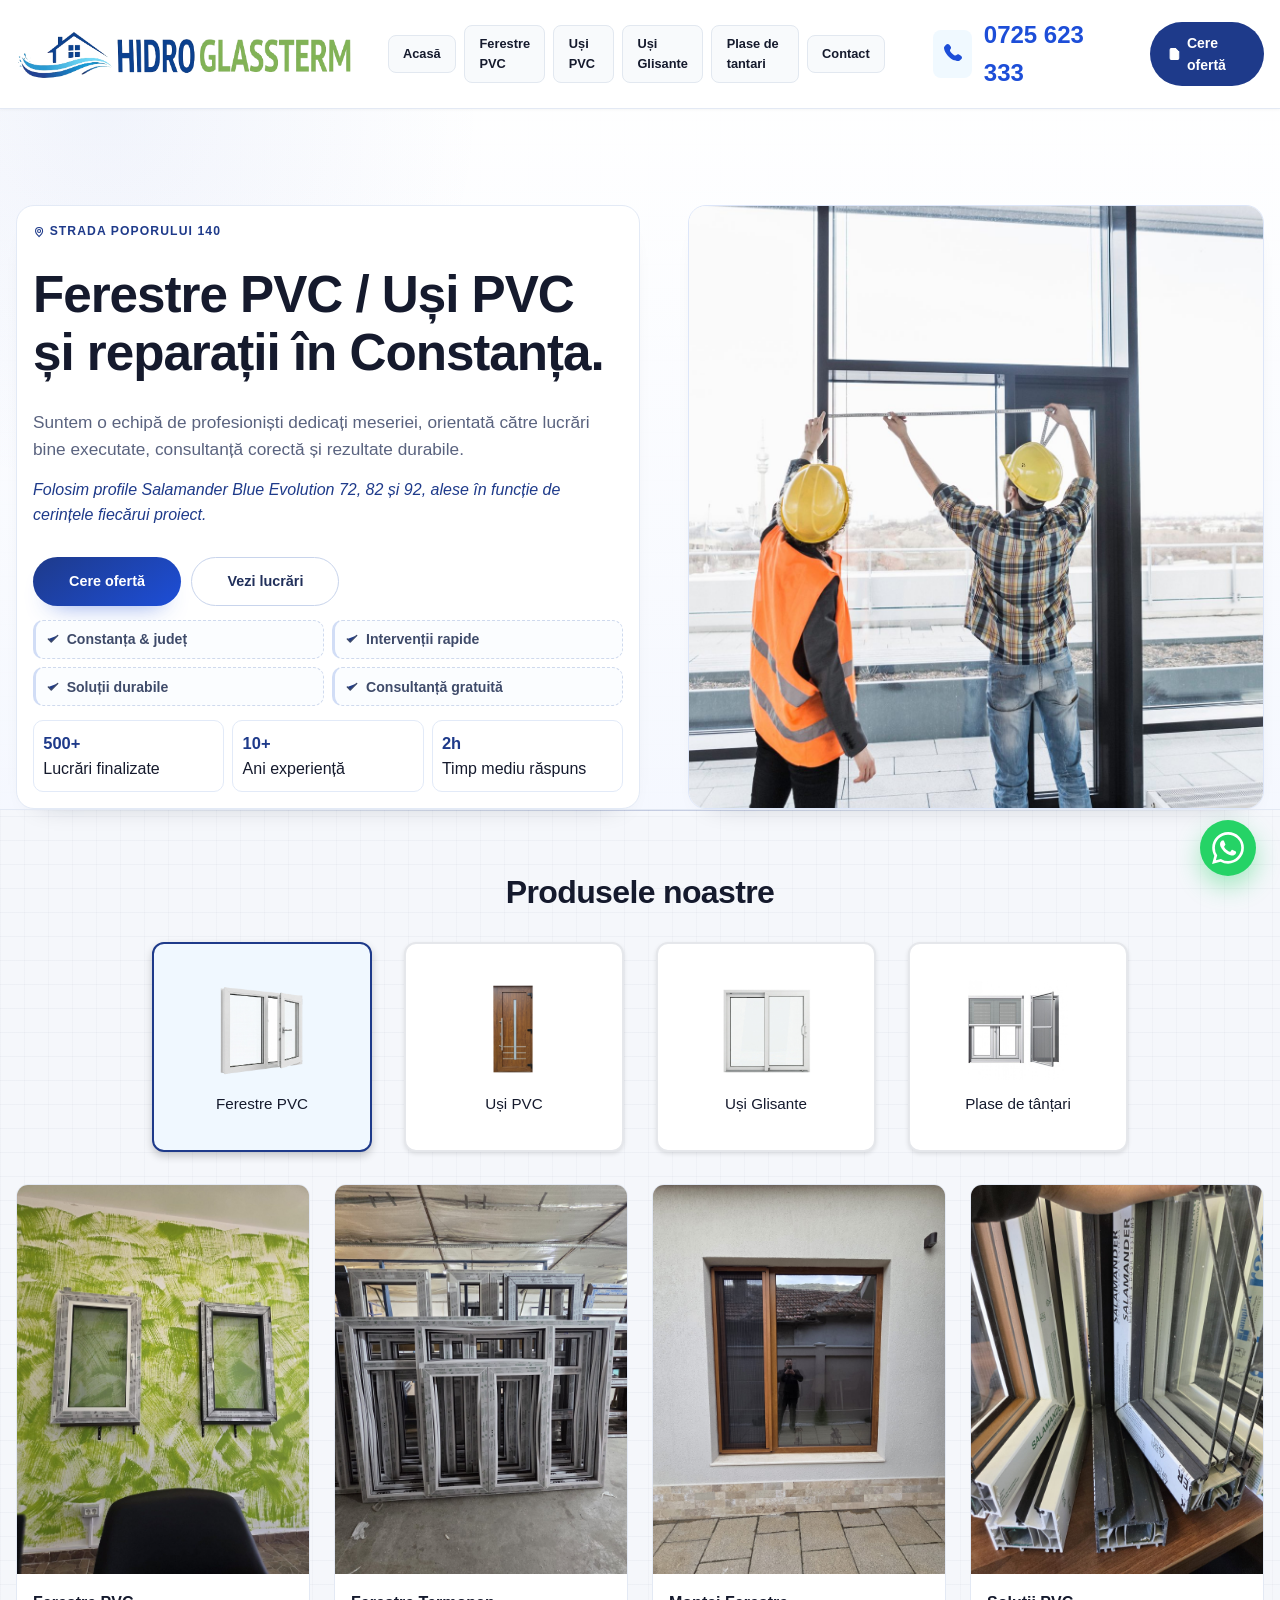
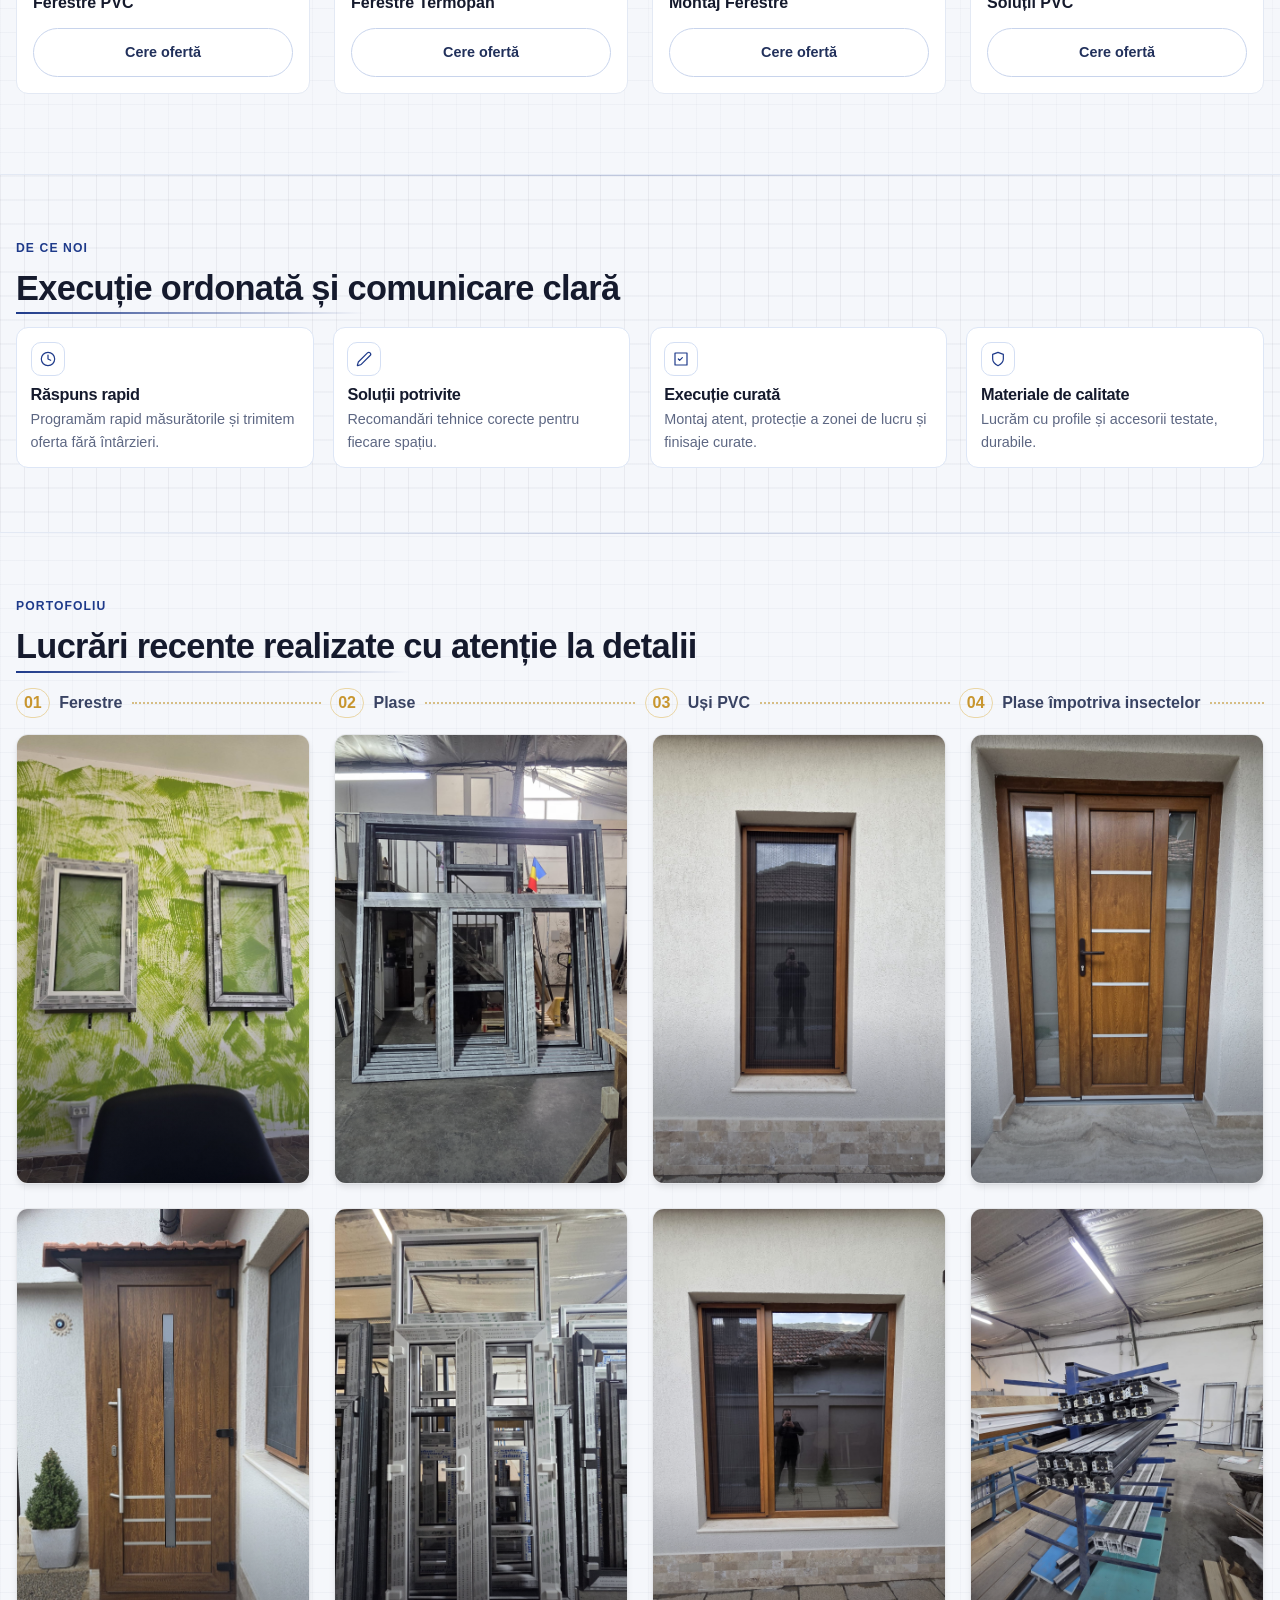
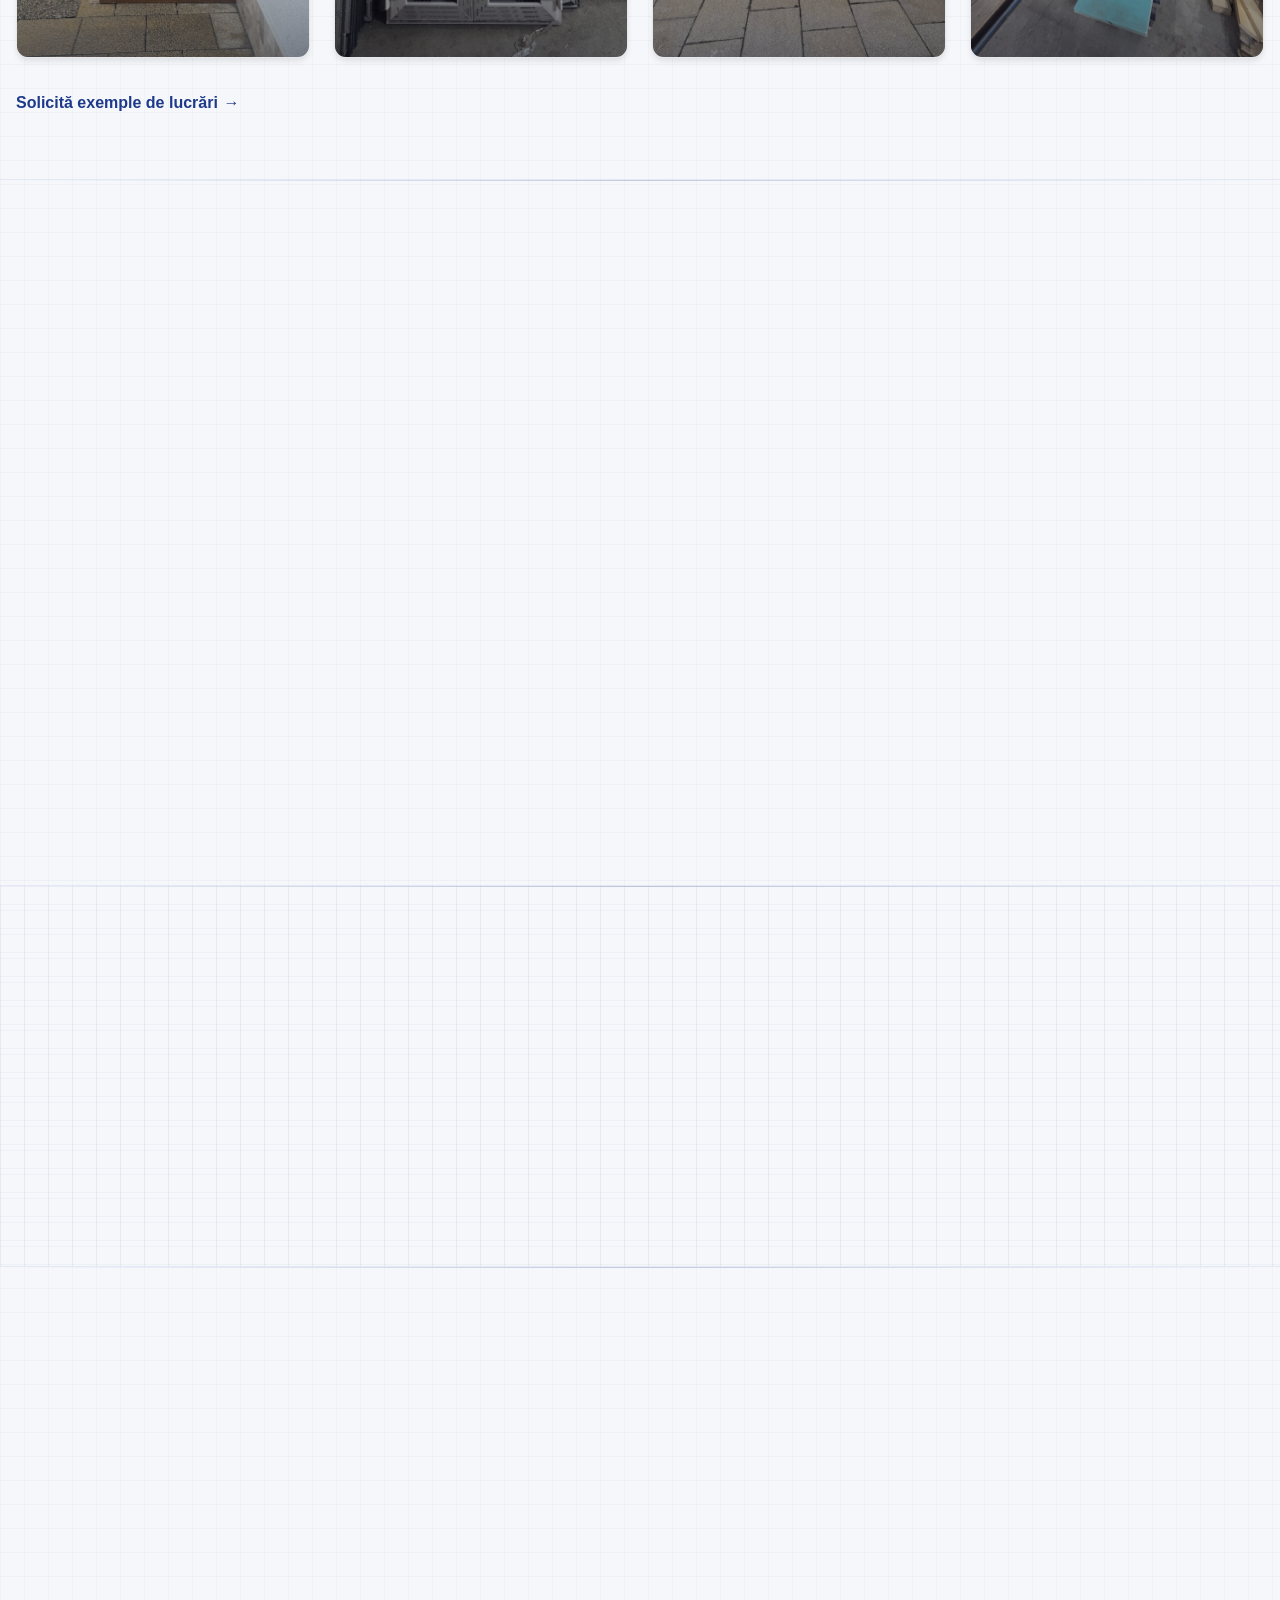
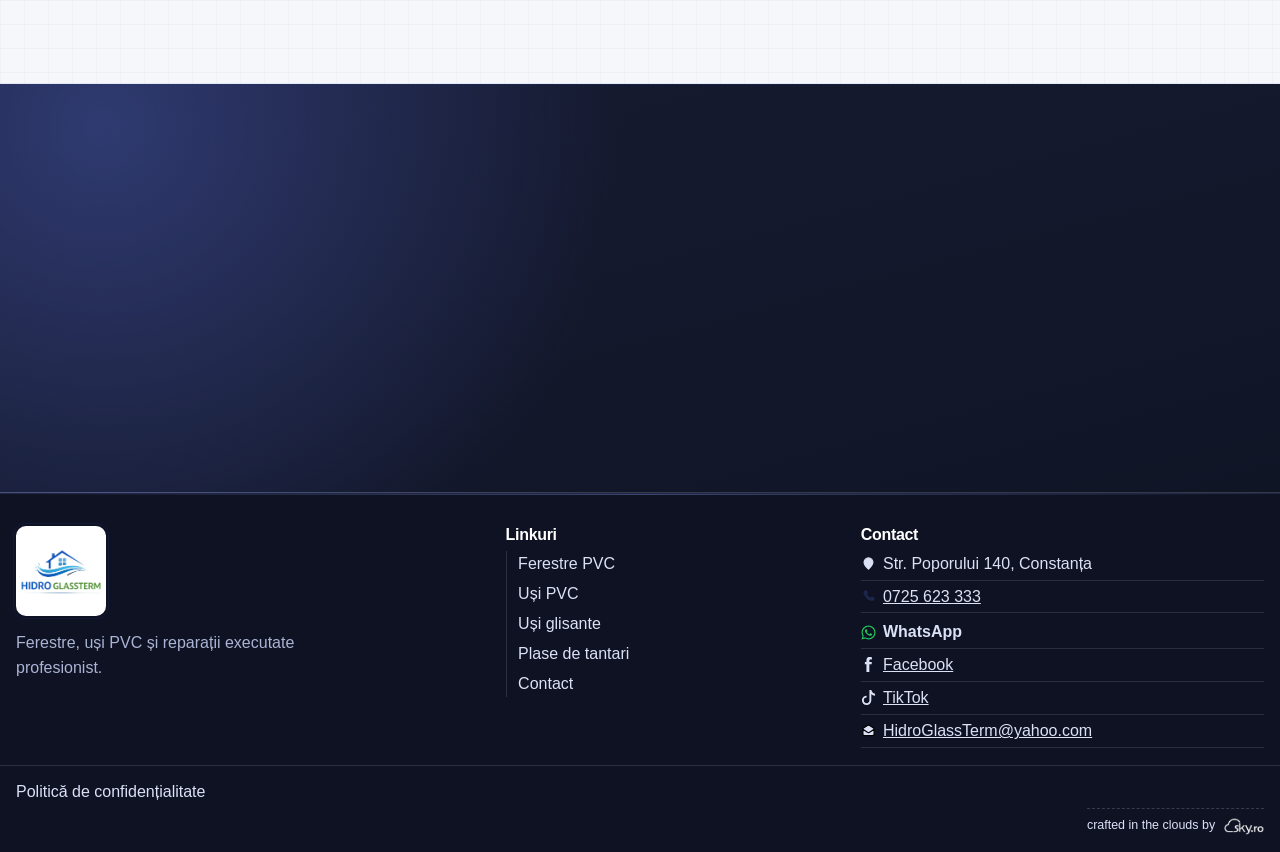
==== commit abe3cae4: "Update ferestre-pvc.html with additional images and content, add social links in footer, update icon" ====
--- a/index.html
+++ b/index.html
@@ -22,7 +22,7 @@
       <section class="hero section hero-heroic">
         <div class="shell hero-grid" data-reveal="fade-up">
           <div class="hero-content">
-            <p class="eyebrow">Strada Poporului 140</p>
+            <p class="eyebrow"><svg style="width: 1em; height: 1em; vertical-align: middle; display: inline-block;" viewBox="0 0 24 24" fill="none" xmlns="http://www.w3.org/2000/svg"><path d="M12 21C15.5 17.4 19 14.1764 19 10.2C19 6.22355 15.866 3 12 3C8.13401 3 5 6.22355 5 10.2C5 14.1764 8.5 17.4 12 21Z" stroke="currentColor" stroke-width="2" stroke-linecap="round" stroke-linejoin="round"/><path d="M12 13C13.6569 13 15 11.6569 15 10C15 8.34315 13.6569 7 12 7C10.3431 7 9 8.34315 9 10C9 11.6569 10.3431 13 12 13Z" stroke="currentColor" stroke-width="2" stroke-linecap="round" stroke-linejoin="round"/></svg> Strada Poporului 140</p>
             <h1>Ferestre PVC / Uși PVC și reparații în Constanța.</h1>
             <p class="subtitle">
               Suntem o echipă de profesioniști dedicați meseriei, orientată către lucrări bine executate, consultanță corectă și rezultate durabile.
--- a/styles.css
+++ b/styles.css
@@ -336,7 +336,7 @@
 
 .header-contact-value {
   font-size: 1.5rem;
-  color: var(--ink);
+  color: #1d4ed8;
   font-weight: 700;
 }
 
@@ -2061,6 +2061,9 @@
   color: var(--blue);
   margin-bottom: 1rem;
   font-size: 1.25rem;
+  display: flex;
+  align-items: center;
+  gap: 0.75rem;
 }
 
 .contact-info-card p {
@@ -2075,7 +2078,10 @@
   width: 20px;
   height: 20px;
   fill: var(--blue);
-  flex-shrink: 0;
+}
+
+.social-media-card svg {
+  fill: #fff;
 }
 
 .contact-map {
@@ -2318,6 +2324,37 @@
 .btn-whatsapp {
   background: #22c55e;
   color: #fff;
+  padding: 0;
+  width: 48px;
+  height: 48px;
+  border-radius: 8px;
+  display: inline-flex;
+  align-items: center;
+  justify-content: center;
+}
+
+.btn-tiktok {
+  background: #000;
+  color: #fff;
+  padding: 0;
+  width: 48px;
+  height: 48px;
+  border-radius: 8px;
+  display: inline-flex;
+  align-items: center;
+  justify-content: center;
+}
+
+.btn-facebook {
+  background: #1877f2;
+  color: #fff;
+  padding: 0;
+  width: 48px;
+  height: 48px;
+  border-radius: 8px;
+  display: inline-flex;
+  align-items: center;
+  justify-content: center;
 }
 
 .sr-only {
@@ -3464,12 +3501,20 @@
 
 .profile-system-title {
   font-size: clamp(1.2rem, 2vw, 1.7rem);
-  color: var(--ink);
+  color: #1e3a8a;
 }
 
 .profile-system-copy p {
   color: #4f5a76;
   line-height: 1.8;
+}
+
+.profile-system-subtitle {
+  color: #1d4ed8 !important;
+  text-transform: uppercase;
+  font-weight: bold;
+  font-size: 0.9rem;
+  margin-bottom: 0.5rem;
 }
 
 .profile-system-title--mobile {
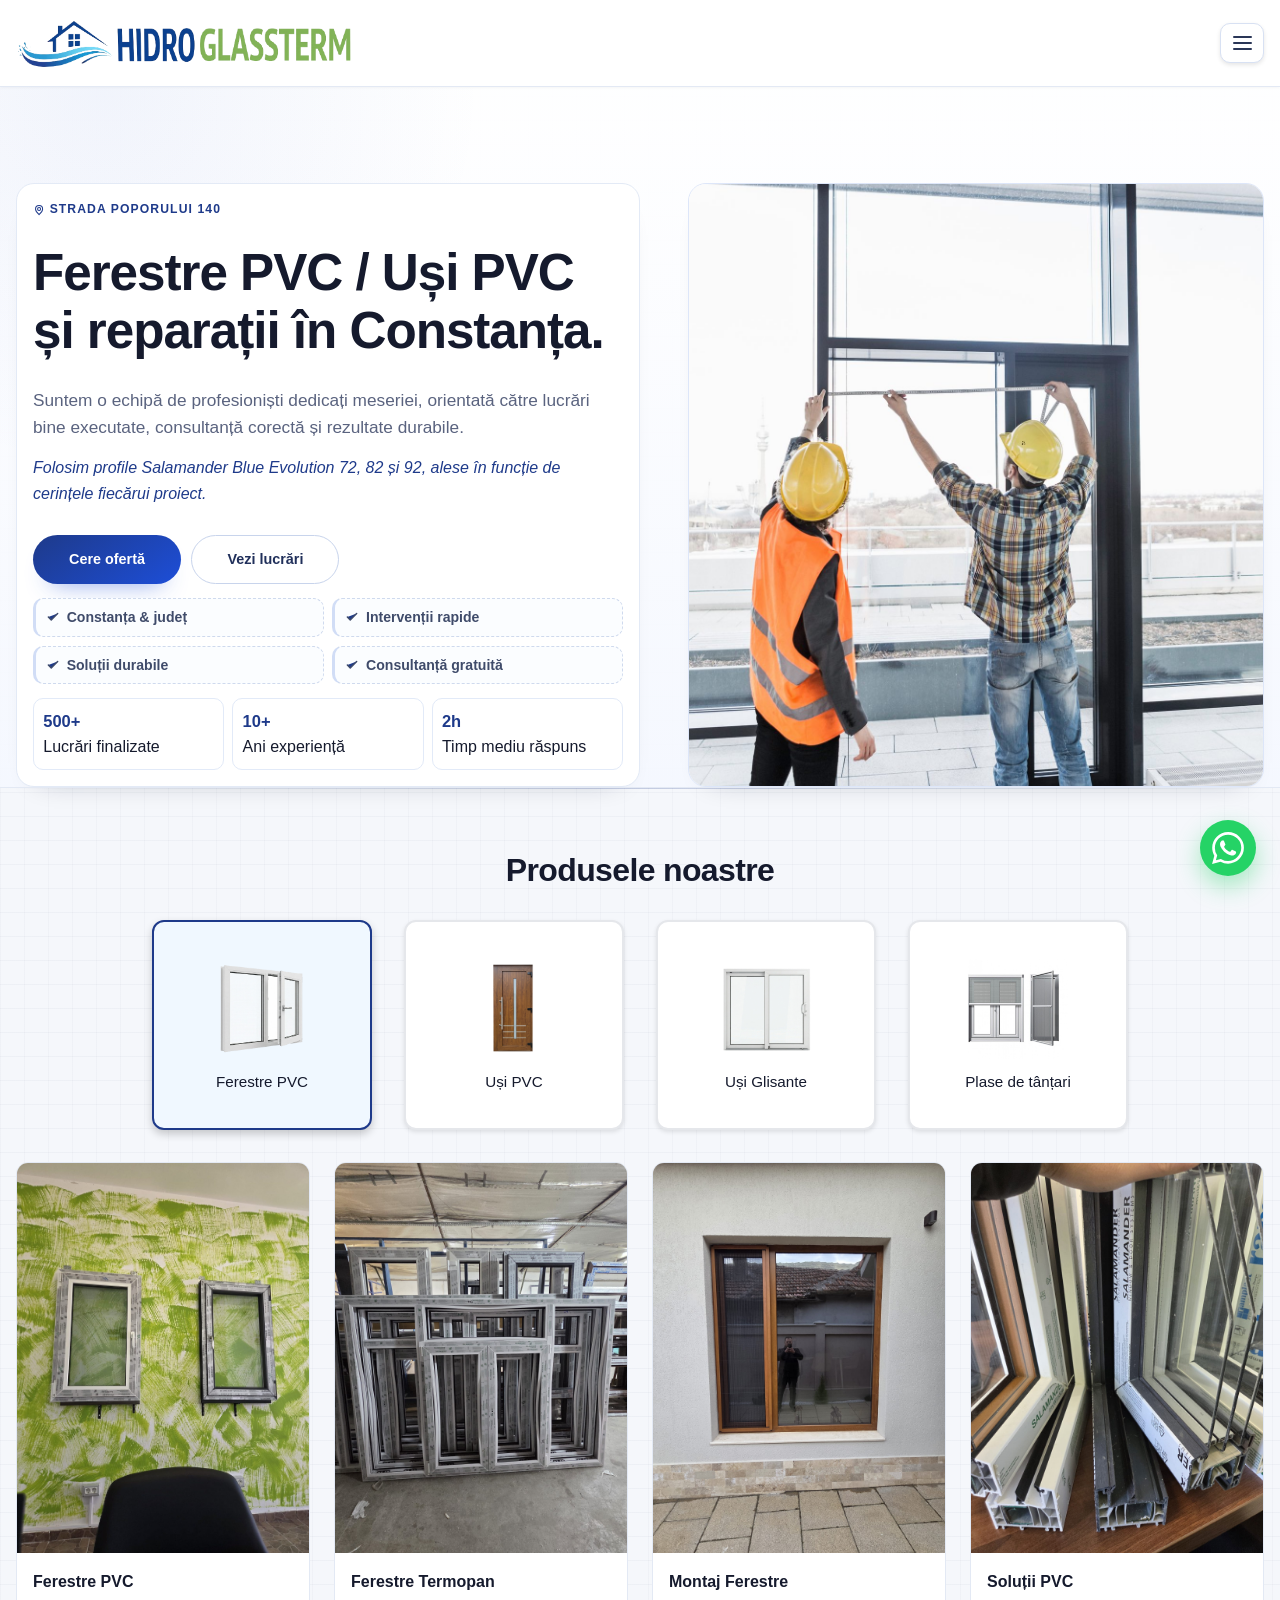
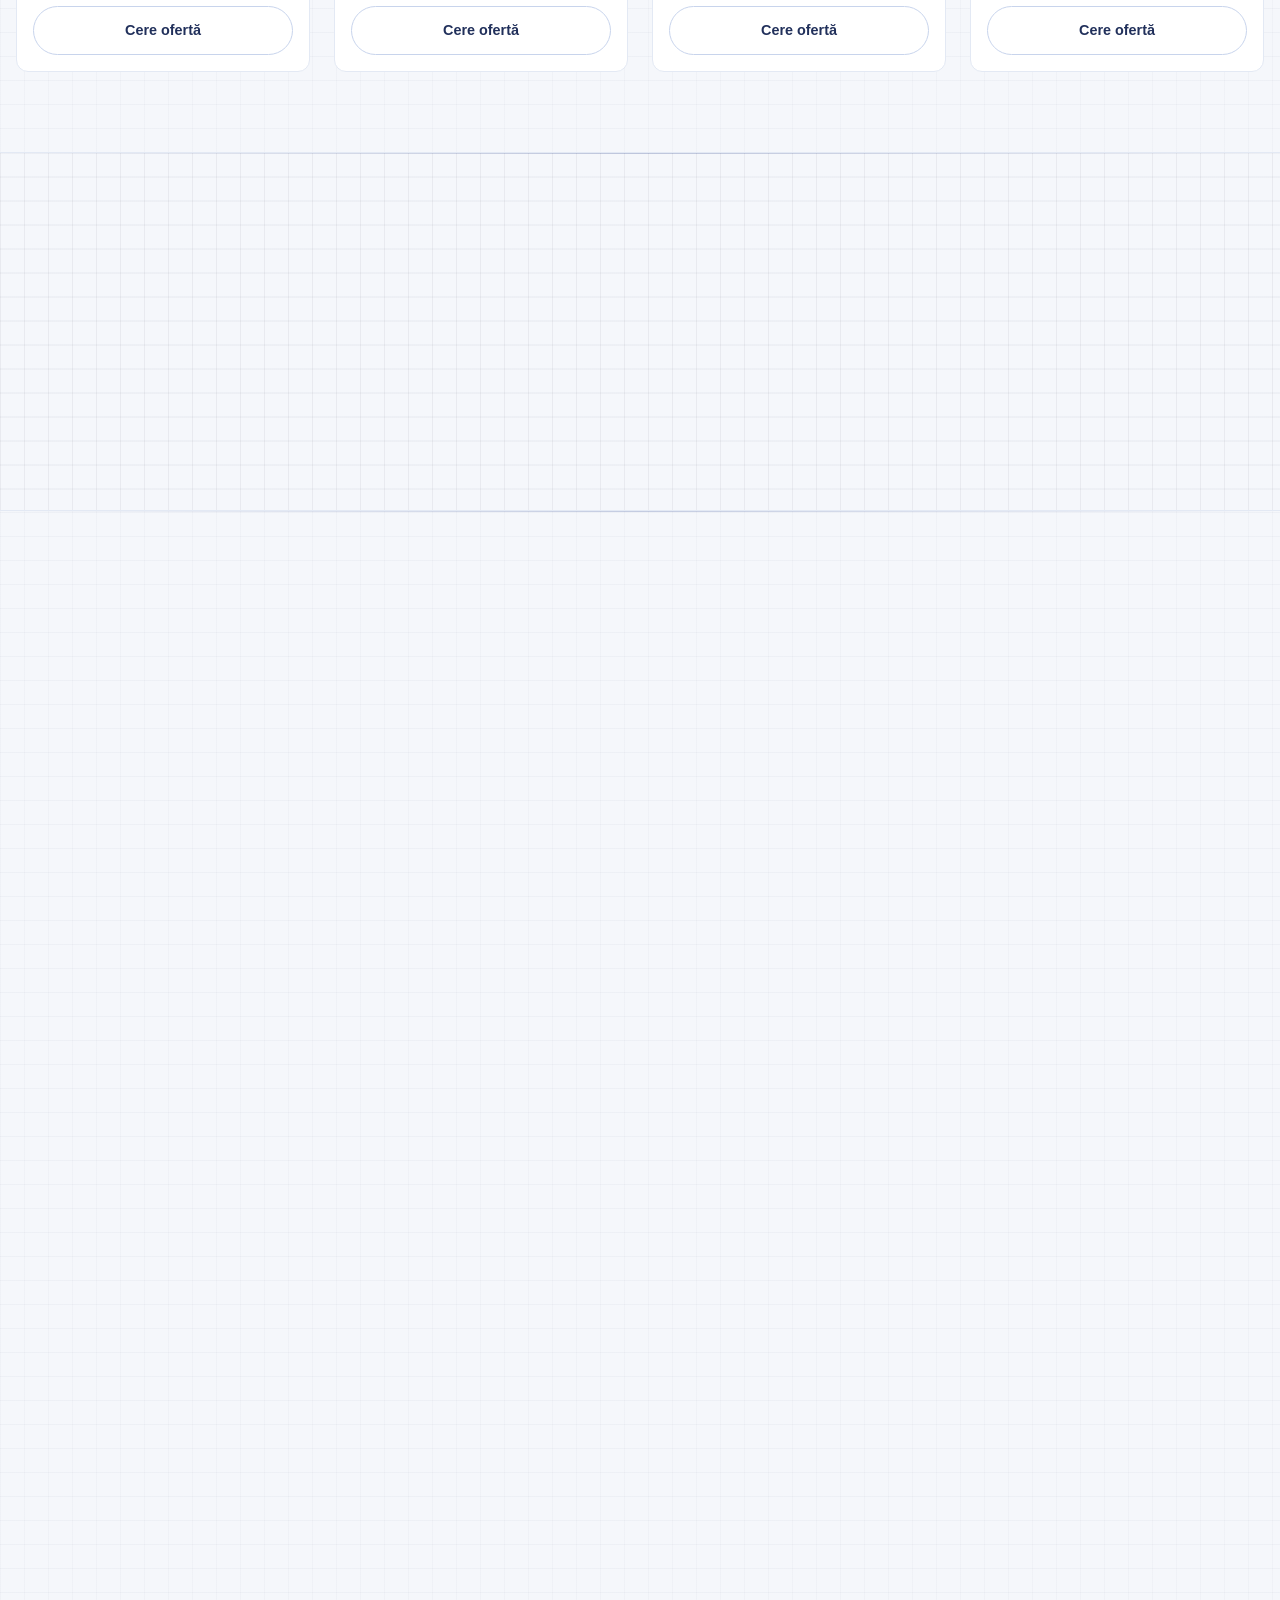
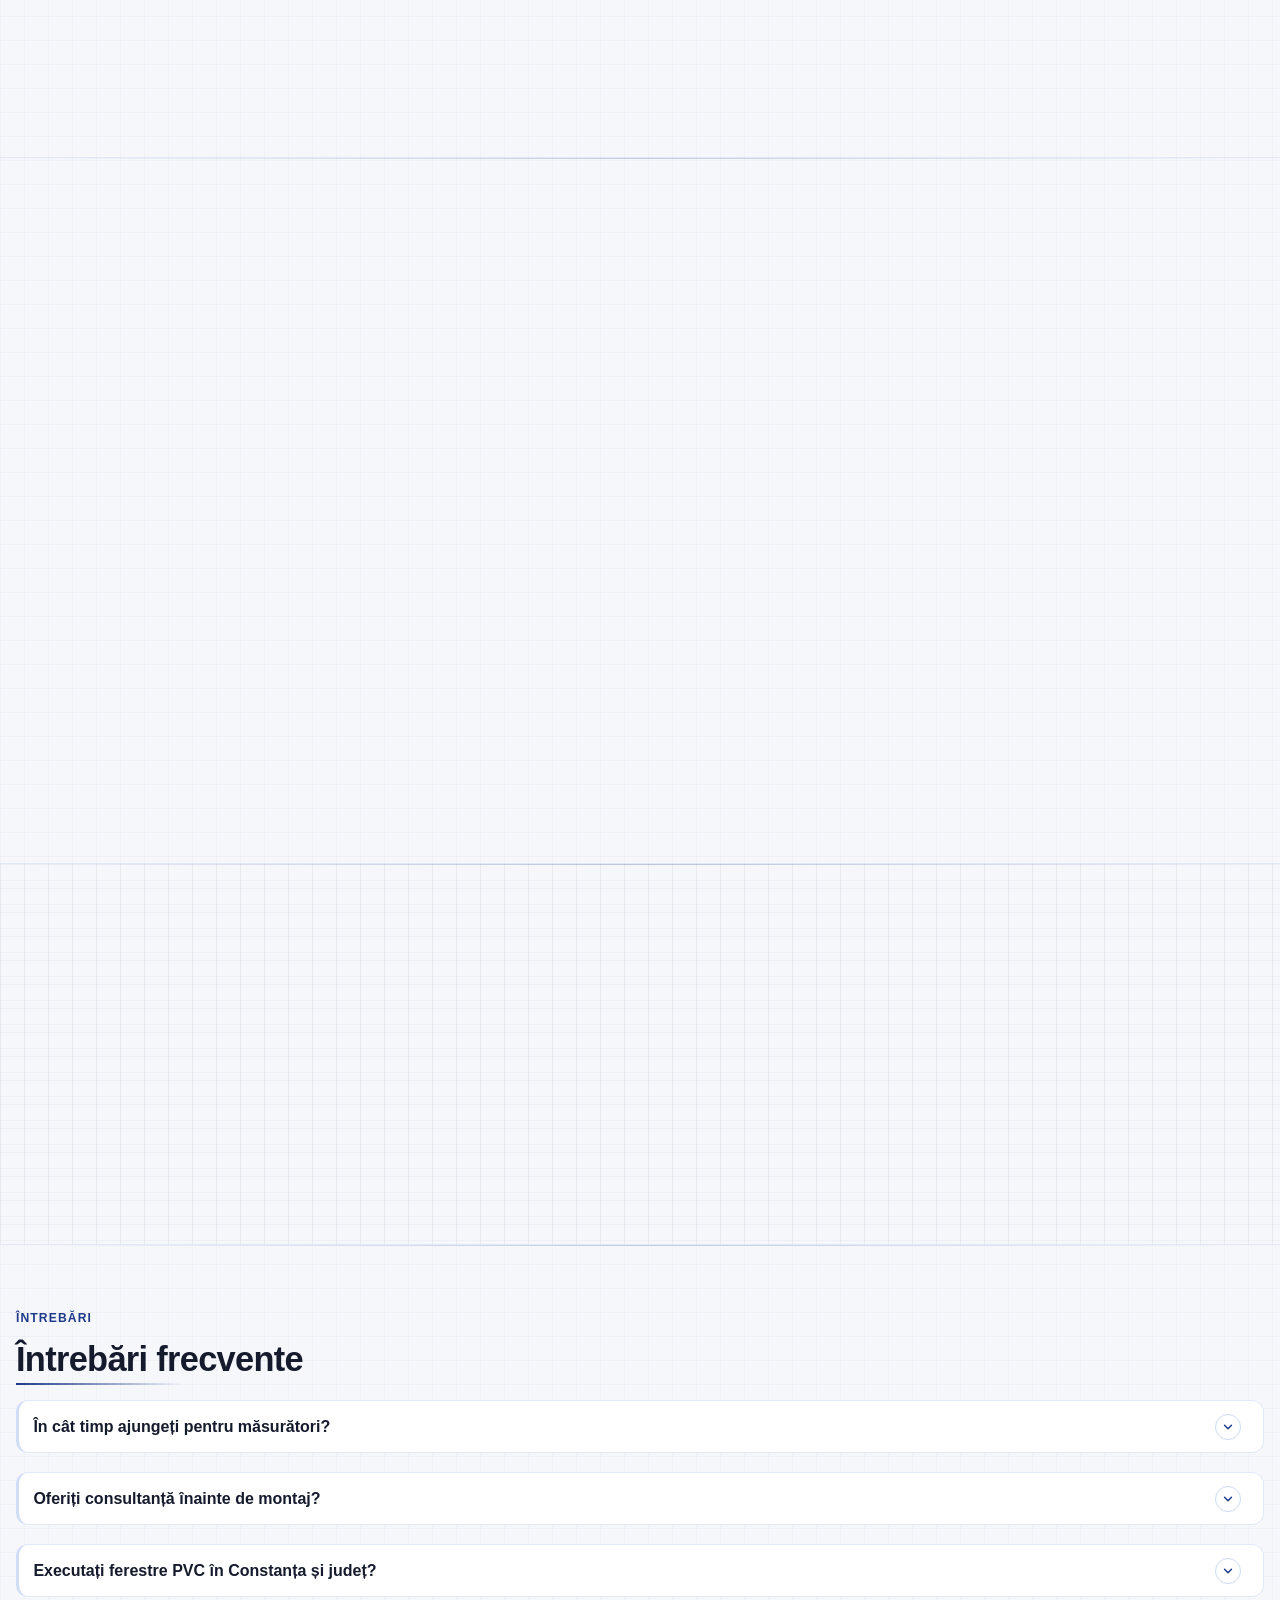
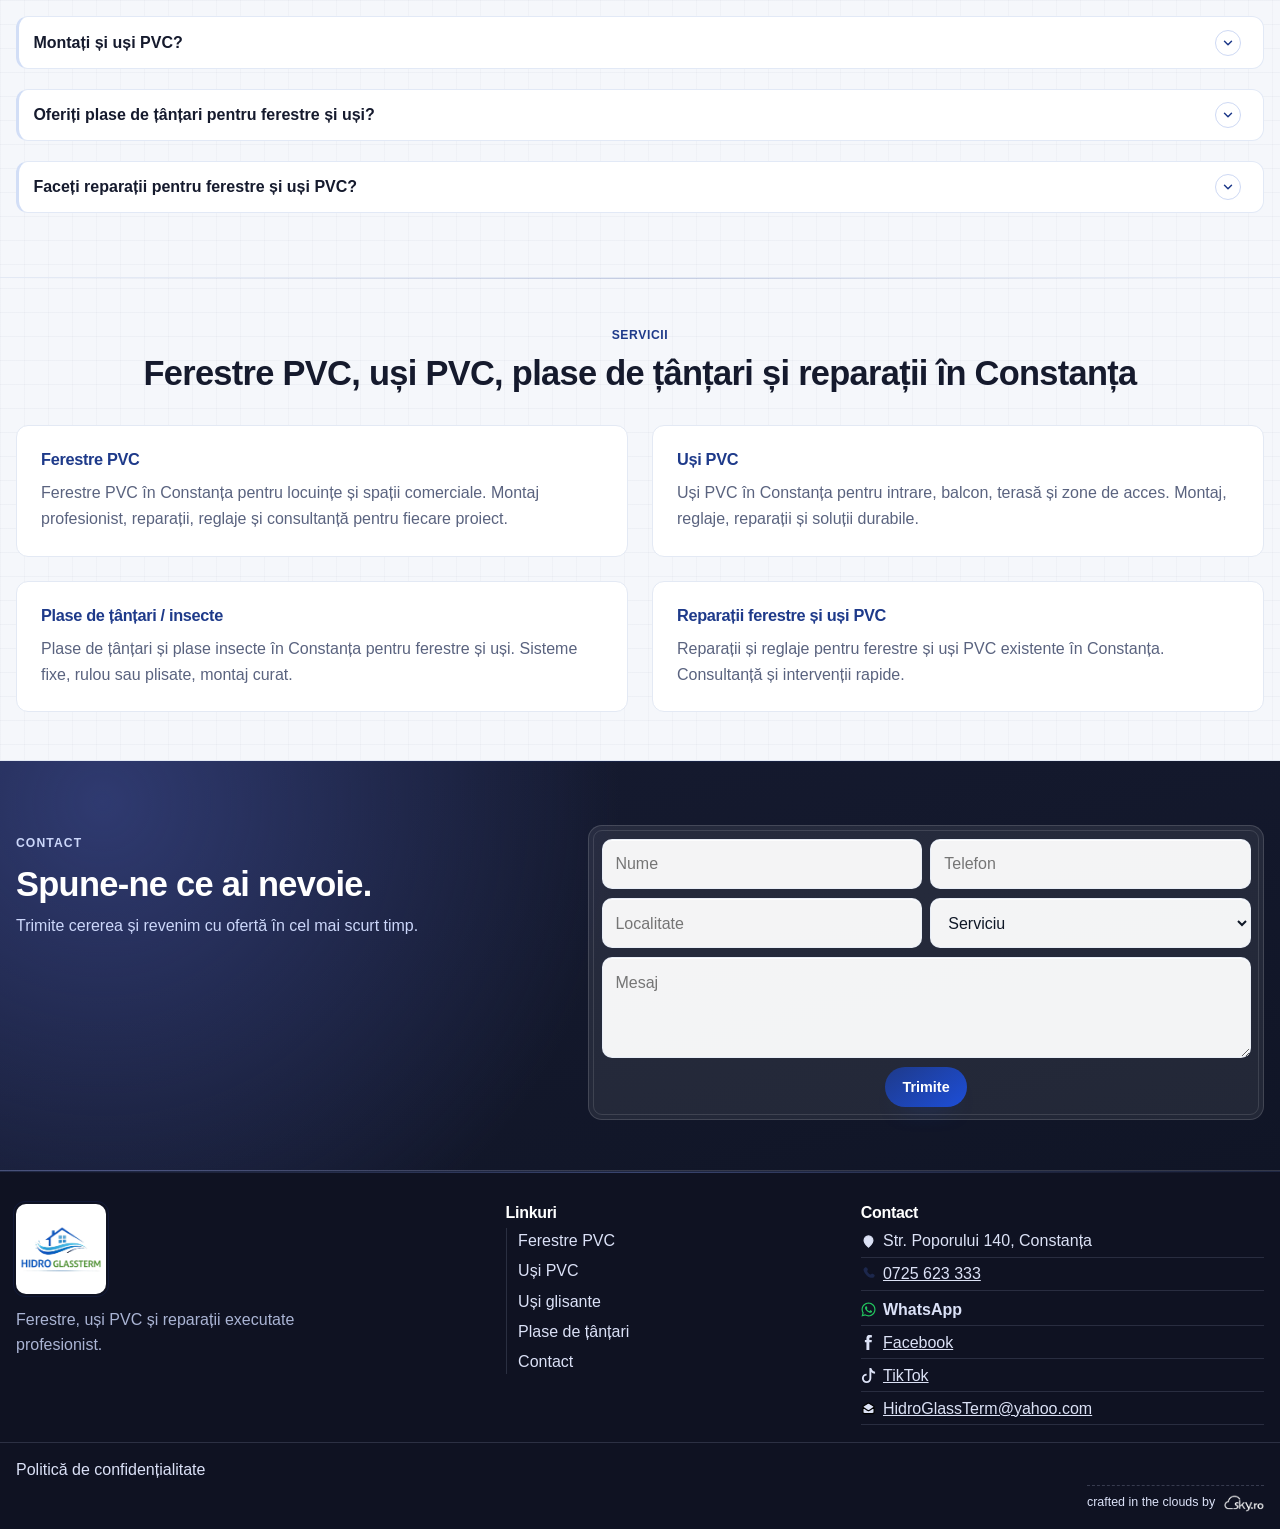
==== commit 1901b38e: "Update header navigation: remove button styling from links, remove request quote button, add respons" ====
--- a/index.html
+++ b/index.html
@@ -3,10 +3,11 @@
   <head>
     <meta charset="UTF-8" />
     <meta name="viewport" content="width=device-width, initial-scale=1.0" />
-    <title>Hidro Glass Term | Ferestre PVC & Hidroizolații</title>
+    <title>Ferestre PVC, Uși PVC și Plase de Țânțari Constanța | Hidro Glass Term</title>
+    <link rel="icon" href="images/fav.png" />
     <meta
       name="description"
-      content="Hidro Glass Term: ferestre PVC, reparații și hidroizolații în Constanța. Măsurători rapide, montaj curat, soluții durabile pentru casă și terasă."
+      content="Hidro Glass Term execută ferestre PVC, uși PVC, uși glisante, plase de țânțari și reparații pentru ferestre și uși PVC în Constanța și județ."
     />
 
     <link rel="stylesheet" href="styles.css" />
@@ -75,7 +76,7 @@
           <figure class="hero-media">
             <img
               src="images/stock/builders-measuring-window-2026-01-05-23-32-10-utc.jpg"
-              alt="Interior modern cu ferestre PVC mari"
+              alt="Ferestre PVC montate în Constanța"
             />
           </figure>
         </div>
@@ -183,35 +184,35 @@
 
           <div class="gallery-grid">
             <article class="gallery-item">
-              <img src="images/WhatsApp Image 2026-04-07 at 10.18.30 (1).jpeg" alt="Lucrare ferestre PVC realizată de HidroGlassTerm" />
-            </article>
-
-            <article class="gallery-item">
-              <img src="images/WhatsApp Image 2026-04-07 at 10.18.30 (2).jpeg" alt="Montaj și finisaje pentru tâmplărie PVC" />
-            </article>
-
-            <article class="gallery-item">
-              <img src="images/WhatsApp Image 2026-04-07 at 10.18.30 (5).jpeg" alt="Detaliu lucrare hidroizolație" />
-            </article>
-
-            <article class="gallery-item">
-              <img src="images/WhatsApp Image 2026-04-07 at 10.18.30 (6).jpeg" alt="Execuție hidroizolație profesională" />
-            </article>
-
-            <article class="gallery-item">
-              <img src="images/WhatsApp Image 2026-04-07 at 10.18.31 (2).jpeg" alt="Montaj ușă PVC" />
-            </article>
-
-            <article class="gallery-item">
-              <img src="images/WhatsApp Image 2026-04-07 at 10.18.31 (3).jpeg" alt="Lucrare ușă glisantă" />
-            </article>
-
-            <article class="gallery-item">
-              <img src="images/WhatsApp Image 2026-04-07 at 10.18.31 (4).jpeg" alt="Lucrare finalizată la client" />
-            </article>
-
-            <article class="gallery-item">
-              <img src="images/WhatsApp Image 2026-04-07 at 10.18.31 (5).jpeg" alt="Detaliu montaj și finisaj" />
+              <img src="images/WhatsApp Image 2026-04-07 at 10.18.30 (1).jpeg" alt="Lucrare ferestre PVC Constanța" />
+            </article>
+
+            <article class="gallery-item">
+              <img src="images/WhatsApp Image 2026-04-07 at 10.18.30 (2).jpeg" alt="Montaj tâmplărie PVC Constanța" />
+            </article>
+
+            <article class="gallery-item">
+              <img src="images/WhatsApp Image 2026-04-07 at 10.18.30 (5).jpeg" alt="Detaliu lucrare tâmplărie PVC" />
+            </article>
+
+            <article class="gallery-item">
+              <img src="images/WhatsApp Image 2026-04-07 at 10.18.30 (6).jpeg" alt="Execuție tâmplărie PVC profesională" />
+            </article>
+
+            <article class="gallery-item">
+              <img src="images/WhatsApp Image 2026-04-07 at 10.18.31 (2).jpeg" alt="Ușă PVC montată în Constanța" />
+            </article>
+
+            <article class="gallery-item">
+              <img src="images/WhatsApp Image 2026-04-07 at 10.18.31 (3).jpeg" alt="Uși glisante pentru terasă în Constanța" />
+            </article>
+
+            <article class="gallery-item">
+              <img src="images/WhatsApp Image 2026-04-07 at 10.18.31 (4).jpeg" alt="Lucrare tâmplărie PVC finalizată în Constanța" />
+            </article>
+
+            <article class="gallery-item">
+              <img src="images/WhatsApp Image 2026-04-07 at 10.18.31 (5).jpeg" alt="Detaliu montaj tâmplărie PVC Constanța" />
             </article>
           </div>
           <div class="gallery-dots" id="gallery-dots"></div>
@@ -326,9 +327,52 @@
               <p>Da. Recomandăm opțiuni tehnice și materiale în funcție de spațiu și buget.</p>
             </details>
             <details>
-              <summary>Executați și reparații punctuale?</summary>
-              <p>Da. Realizăm reglaje, etanșări și reparații pentru ferestre și uși existente.</p>
-            </details>
+              <summary>Executați ferestre PVC în Constanța și județ?</summary>
+              <p>Da. Montăm ferestre PVC în Constanța și județ, cu măsurători gratuite și consultanță pentru fiecare proiect.</p>
+            </details>
+            <details>
+              <summary>Montați și uși PVC?</summary>
+              <p>Da. Oferim montaj uși PVC pentru intrare, balcon și terasă în Constanța, cu etanșare și durabilitate.</p>
+            </details>
+            <details>
+              <summary>Oferiți plase de țânțari pentru ferestre și uși?</summary>
+              <p>Da. Montăm plase de țânțari și insecte în Constanța, cu sisteme rulou, plisate sau fixe.</p>
+            </details>
+            <details>
+              <summary>Faceți reparații pentru ferestre și uși PVC?</summary>
+              <p>Da. Realizăm reglaje, reparații și intervenții pentru tâmplărie PVC existentă în Constanța.</p>
+            </details>
+          </div>
+        </div>
+      </section>
+
+      <section class="info-section section">
+        <div class="shell">
+          <div class="section-heading">
+            <span class="eyebrow">Servicii</span>
+            <h2>Ferestre PVC, uși PVC, plase de țânțari și reparații în Constanța</h2>
+          </div>
+
+          <div class="info-grid">
+            <article class="info-card">
+              <h3>Ferestre PVC</h3>
+              <p>Ferestre PVC în Constanța pentru locuințe și spații comerciale. Montaj profesionist, reparații, reglaje și consultanță pentru fiecare proiect.</p>
+            </article>
+
+            <article class="info-card">
+              <h3>Uși PVC</h3>
+              <p>Uși PVC în Constanța pentru intrare, balcon, terasă și zone de acces. Montaj, reglaje, reparații și soluții durabile.</p>
+            </article>
+
+            <article class="info-card">
+              <h3>Plase de țânțari / insecte</h3>
+              <p>Plase de țânțari și plase insecte în Constanța pentru ferestre și uși. Sisteme fixe, rulou sau plisate, montaj curat.</p>
+            </article>
+
+            <article class="info-card">
+              <h3>Reparații ferestre și uși PVC</h3>
+              <p>Reparații și reglaje pentru ferestre și uși PVC existente în Constanța. Consultanță și intervenții rapide.</p>
+            </article>
           </div>
         </div>
       </section>
--- a/styles.css
+++ b/styles.css
@@ -341,7 +341,23 @@
 }
 
 .header-cats {
-  display: none;
+  display: flex;
+  gap: 1rem;
+  align-items: center;
+}
+
+.header-cats a {
+  font-weight: 600;
+  color: var(--ink);
+  text-decoration: none;
+  padding: 0.5rem 1rem;
+  border-radius: 6px;
+  transition: all 0.2s ease;
+}
+
+.header-cats a:hover {
+  color: var(--blue);
+  background: rgba(30, 58, 138, 0.05);
 }
 
 .header-cat {
@@ -1998,6 +2014,127 @@
   margin-bottom: 0.75rem;
 }
 
+/* =========================
+   Header nav polish
+   ========================= */
+
+@media (min-width: 1024px) {
+  .header-main {
+    min-height: 96px;
+    padding: 0.85rem 1.25rem;
+    gap: clamp(1rem, 2vw, 2.25rem);
+  }
+
+  .header-brand-img {
+    height: clamp(70px, 5.8vw, 94px);
+    width: auto;
+    max-width: 360px;
+    border-radius: 0;
+  }
+
+  .header-cats {
+    display: flex;
+    align-items: center;
+    justify-content: center;
+    gap: 0.35rem;
+    flex: 1;
+    min-width: 0;
+  }
+
+  .header-cats a {
+    display: inline-flex;
+    align-items: center;
+    justify-content: center;
+    min-height: 42px;
+    padding: 0.55rem 0.75rem;
+    border-radius: 999px;
+    color: #263452;
+    text-decoration: none;
+    font-size: clamp(0.82rem, 0.85vw, 0.95rem);
+    font-weight: 800;
+    line-height: 1;
+    white-space: nowrap;
+    letter-spacing: -0.01em;
+    transition: background-color 0.2s ease, color 0.2s ease, box-shadow 0.2s ease;
+  }
+
+  .header-cats a:hover,
+  .header-cats a:focus-visible {
+    color: var(--blue);
+    background: #f0f6ff;
+    box-shadow: inset 0 0 0 1px #d8e5fb;
+    outline: none;
+  }
+
+  .header-contact {
+    gap: 0.75rem;
+    padding: 0.5rem 0.75rem;
+    white-space: nowrap;
+  }
+
+  .header-contact-icon {
+    width: 54px;
+    height: 54px;
+    border-radius: 12px;
+  }
+
+  .header-contact-icon svg {
+    width: 26px;
+    height: 26px;
+  }
+
+  .header-contact-value {
+    font-size: clamp(1.65rem, 1.6vw, 2.1rem);
+    font-weight: 900;
+    line-height: 1;
+    white-space: nowrap;
+    letter-spacing: -0.03em;
+  }
+}
+
+/* Header compact earlier */
+@media (max-width: 1399px) {
+  .header-main {
+    display: grid !important;
+    grid-template-columns: minmax(0, 1fr) auto !important;
+    align-items: center !important;
+    min-height: 86px;
+    gap: 1rem !important;
+    padding: 0.75rem 1rem !important;
+  }
+
+  .header-cats,
+  .header-contact,
+  .header-cta {
+    display: none !important;
+  }
+
+  .menu-toggle {
+    display: inline-flex !important;
+    justify-self: end !important;
+  }
+
+  .header-brand-img {
+    width: clamp(210px, 36vw, 340px) !important;
+    height: auto !important;
+    max-height: 76px !important;
+    object-fit: contain !important;
+    border-radius: 0 !important;
+  }
+}
+
+@media (max-width: 560px) {
+  .header-main {
+    min-height: 74px;
+    padding: 0.65rem 0.85rem !important;
+  }
+
+  .header-brand-img {
+    width: clamp(170px, 62vw, 245px) !important;
+    max-height: 62px !important;
+  }
+}
+
 .page-hero p {
   color: var(--ink-soft);
   font-size: 1.1rem;
@@ -2640,35 +2777,25 @@
 
 @media (min-width: 1024px) {
   .menu-toggle {
-    display: none !important;
+    display: none;
   }
 
   .header-cats {
-    display: flex !important;
+    display: flex;
     align-items: center;
     gap: 0.5rem;
   }
 
   .header-contact {
-    display: flex !important;
-  }
-
-  .header-social {
-    display: flex !important;
+    display: flex;
   }
 
   .header-cta {
-    display: inline-flex !important;
-  }
-
-  .header-search {
-    display: block !important;
-    flex: 1 !important;
-    max-width: 320px !important;
+    display: inline-flex;
   }
 
   .nav-menu {
-    display: none !important;
+    display: none;
   }
 
   .slider-dots,
@@ -2676,7 +2803,7 @@
   .services-dots,
   .category-dots,
   .category-gallery-dots {
-    display: none !important;
+    display: none;
   }
 }
 
@@ -3060,16 +3187,8 @@
   }
 
   .header-brand-img {
-    width: 58px;
-    height: 58px;
-  }
-
-  .header-search input {
-    padding-left: 2.4rem;
-  }
-
-  .nav-menu {
-    padding: 6rem 1rem 1rem !important;
+    max-width: 170px;
+    max-height: 52px;
   }
 }
 
@@ -3367,45 +3486,7 @@
   }
 }
 
-@media (max-width: 1023px) {
-  .header-main {
-    display: grid;
-    grid-template-columns: minmax(0, 1fr) auto;
-    align-items: center;
-    gap: 0.75rem;
-    padding: 0.75rem 1rem;
-  }
-
-  .header-brand {
-    min-width: 0;
-    width: 100%;
-  }
-
-  .header-brand-img {
-    width: clamp(180px, 58vw, 260px);
-    max-width: 100%;
-    height: auto;
-    border-radius: 0;
-    object-fit: contain;
-  }
-
-  .menu-toggle {
-    display: inline-flex;
-    margin-left: 0;
-    justify-self: end;
-    align-self: center;
-    position: relative;
-    z-index: 1001;
-  }
-
-  .header-cats,
-  .header-contact,
-  .header-social,
-  .header-cta,
-  .header-search {
-    display: none !important;
-  }
-}
+
 
 /* FIX FINAL HERO STATS DESKTOP */
 @media (min-width: 1024px) {
@@ -3868,4 +3949,57 @@
     margin-top: 1rem;
     width: 100%;
   }
+}
+
+/* =========================
+   Dots only on mobile
+   ========================= */
+
+.slider-dots,
+.gallery-dots,
+.services-dots,
+.category-dots,
+.category-gallery-dots,
+.category-gallery-dots-mobile {
+  display: none !important;
+}
+
+@media (max-width: 1023px) {
+  .slider-dots,
+  .gallery-dots,
+  .services-dots,
+  .category-dots,
+  .category-gallery-dots,
+  .category-gallery-dots-mobile {
+    display: flex !important;
+    justify-content: center;
+    align-items: center;
+    gap: 0.5rem;
+    margin-top: 1rem;
+    width: 100%;
+  }
+
+  .slider-dot,
+  .gallery-dot,
+  .services-dot,
+  .category-dot,
+  .category-gallery-dot {
+    width: 8px;
+    height: 8px;
+    border-radius: 999px;
+    background: var(--steel);
+    border: 0;
+    padding: 0;
+    cursor: pointer;
+    transition: background-color 0.25s ease, transform 0.25s ease;
+  }
+
+  .slider-dot.active,
+  .gallery-dot.active,
+  .services-dot.active,
+  .category-dot.active,
+  .category-gallery-dot.active {
+    background: var(--blue);
+    transform: scale(1.35);
+  }
 }
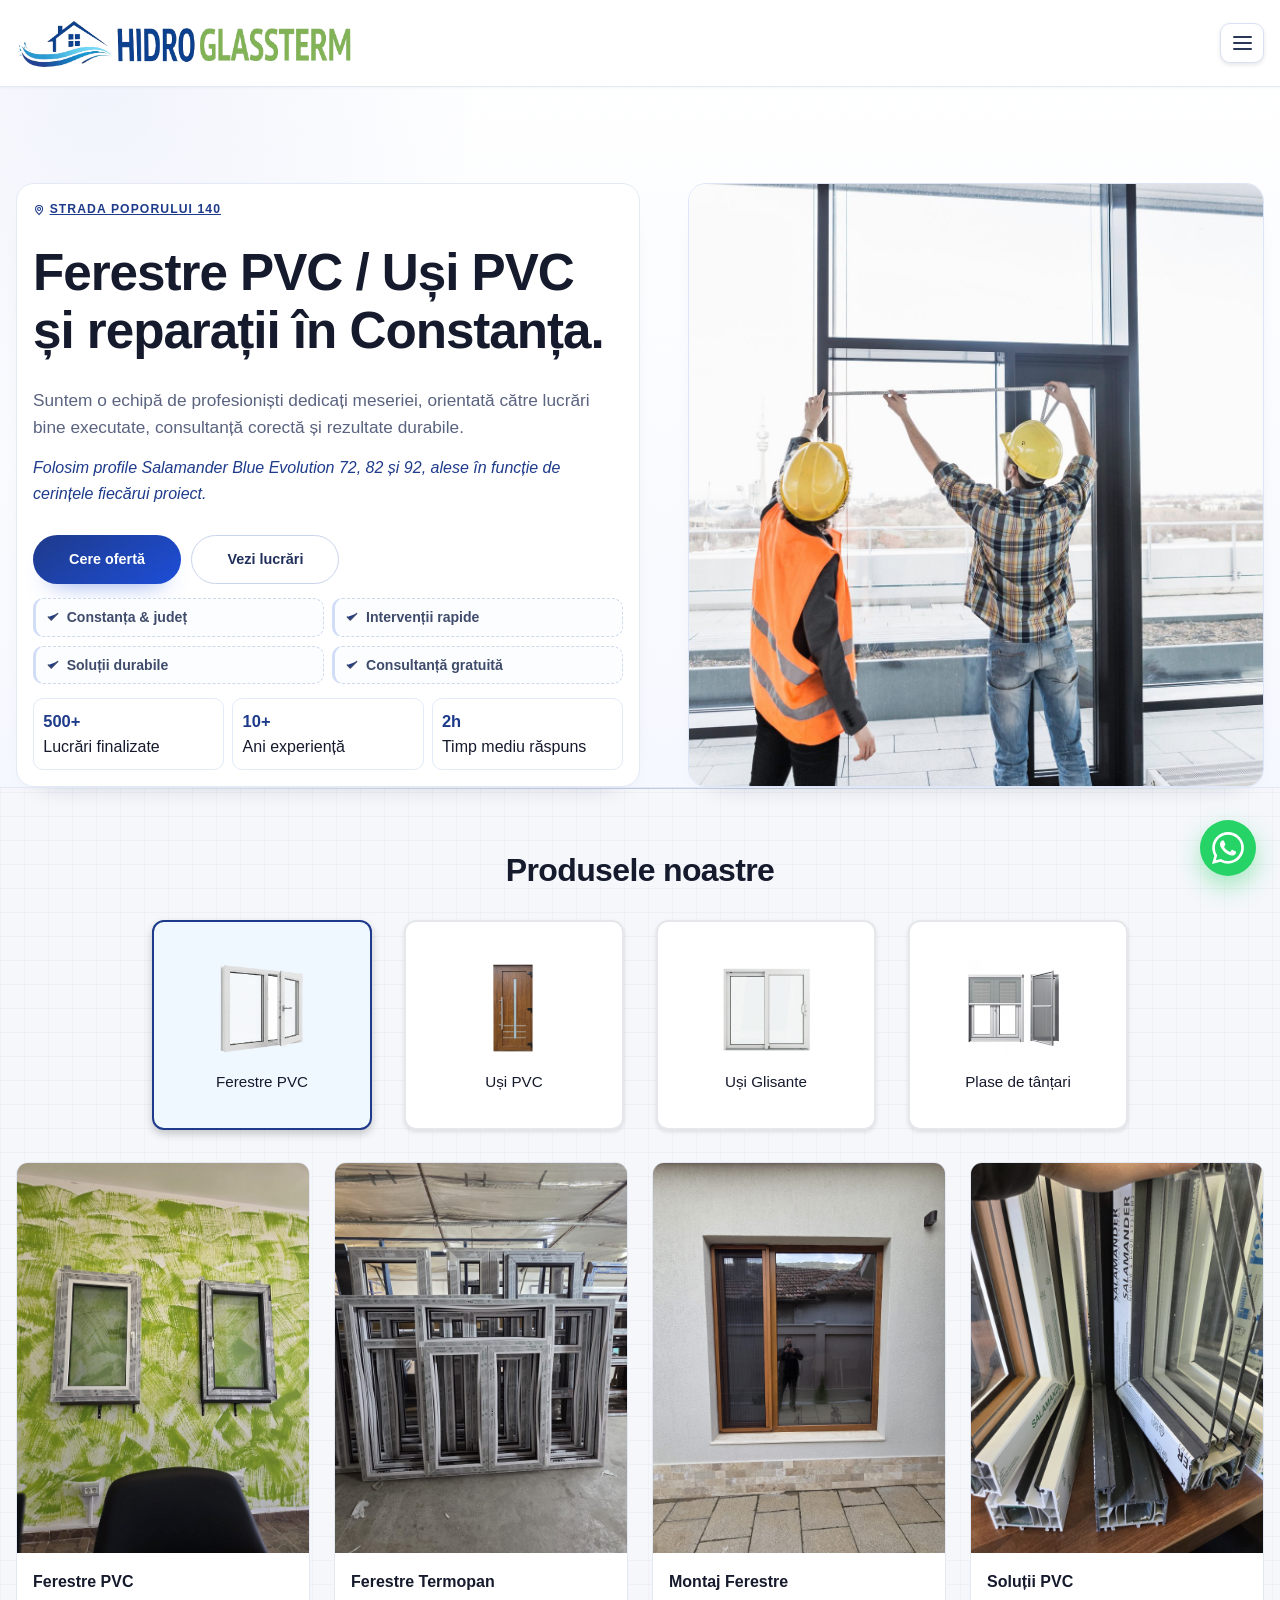
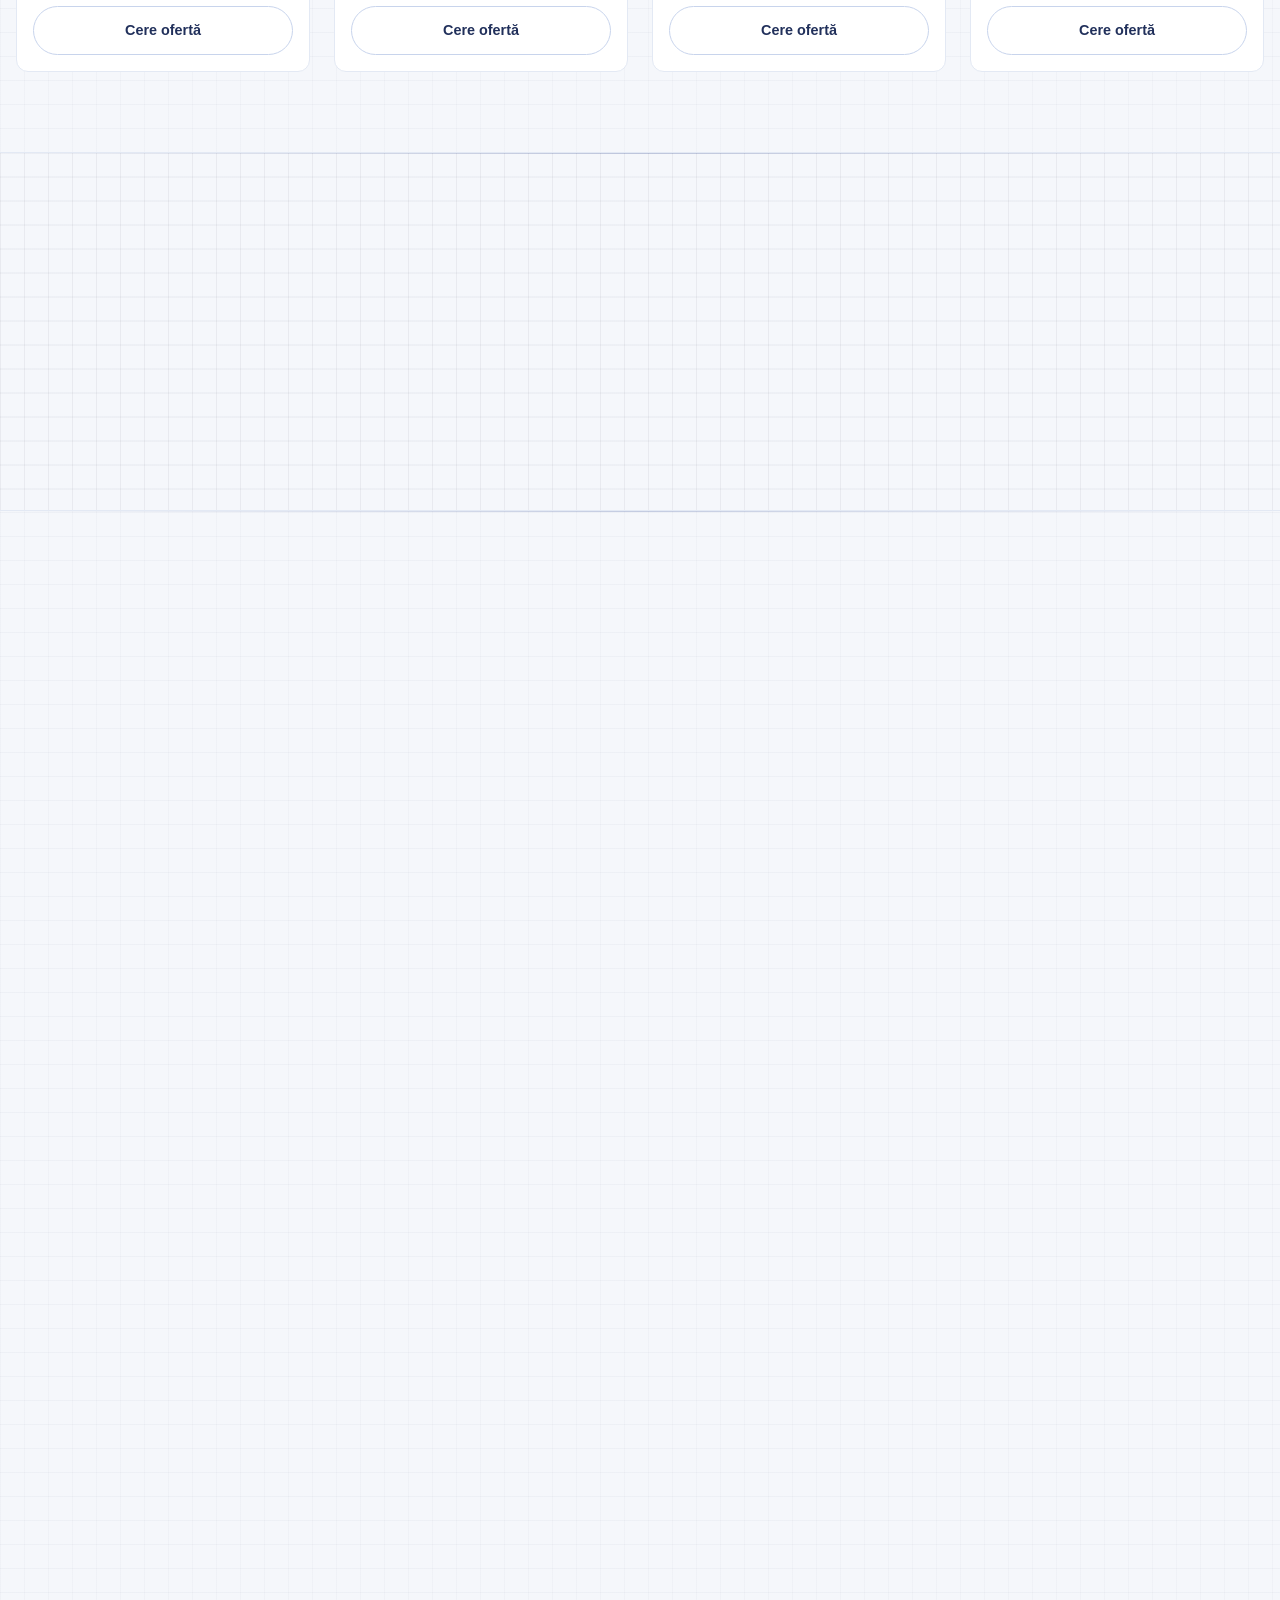
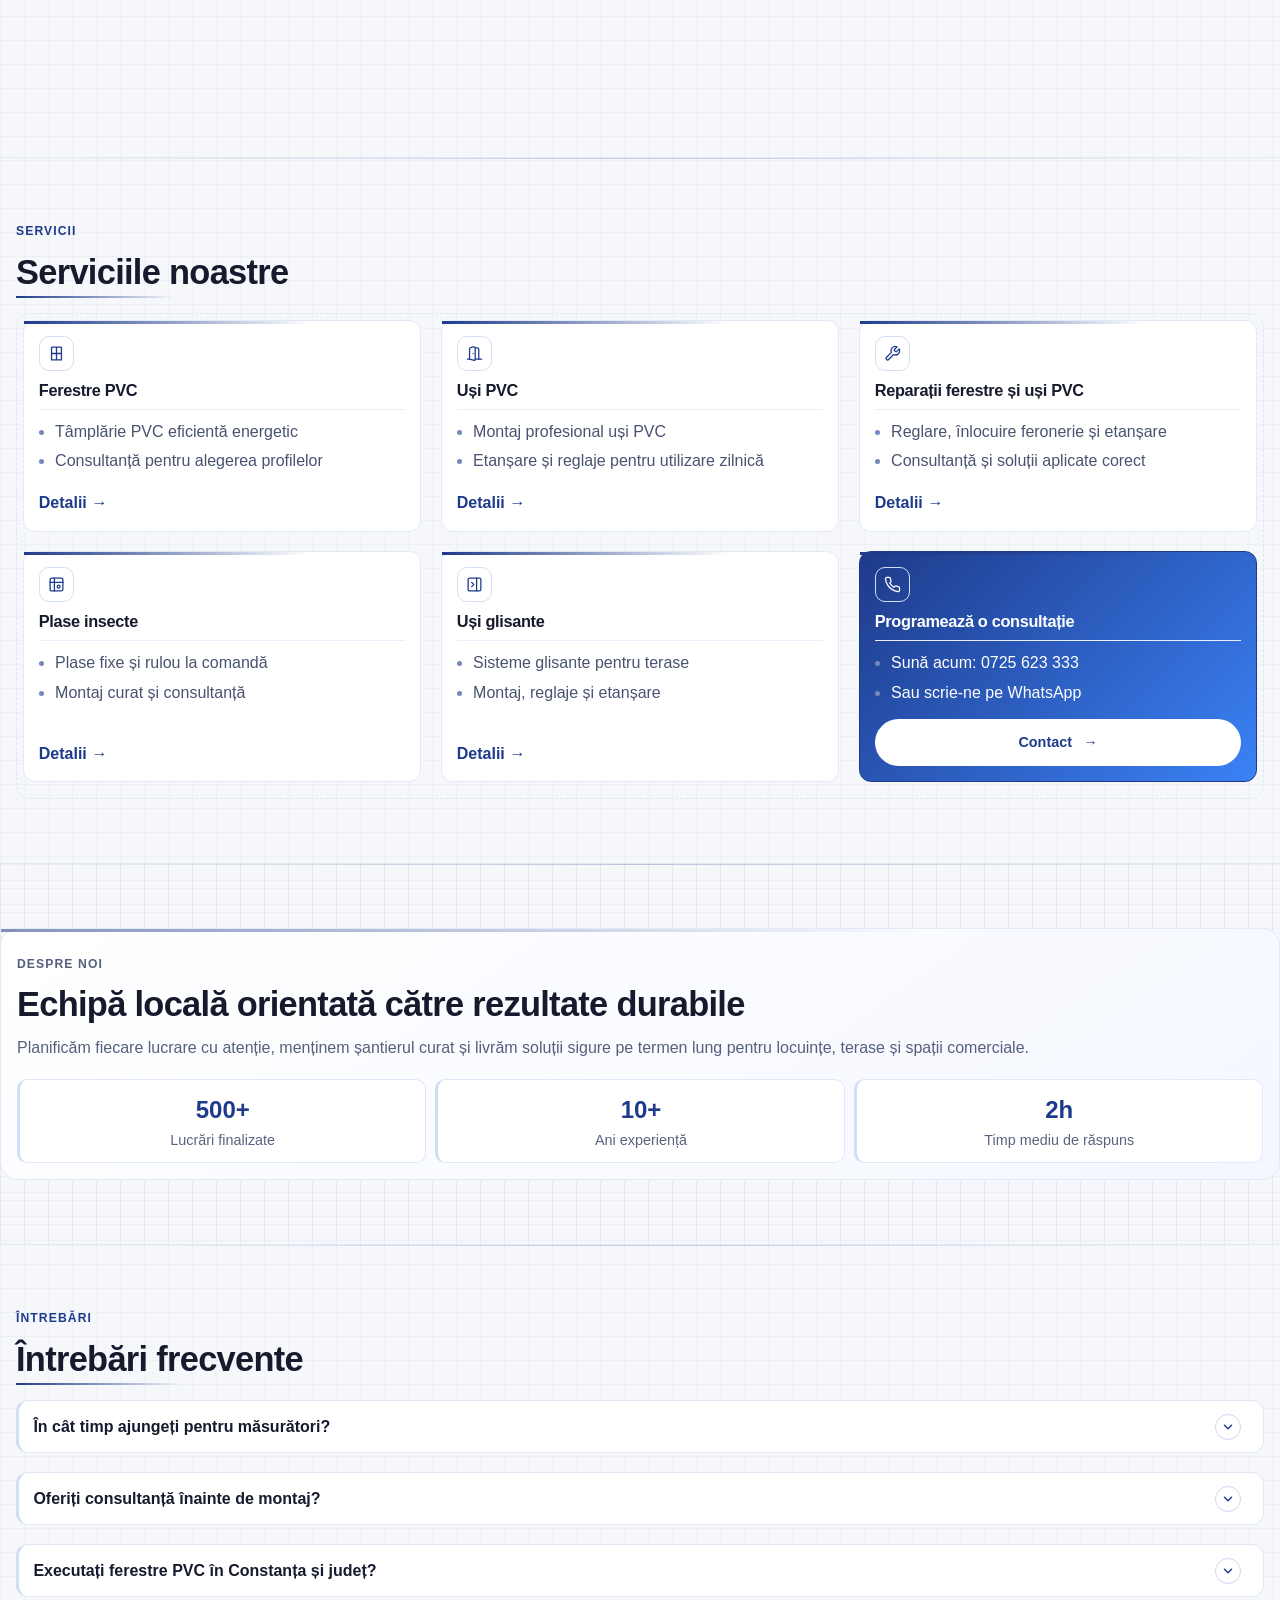
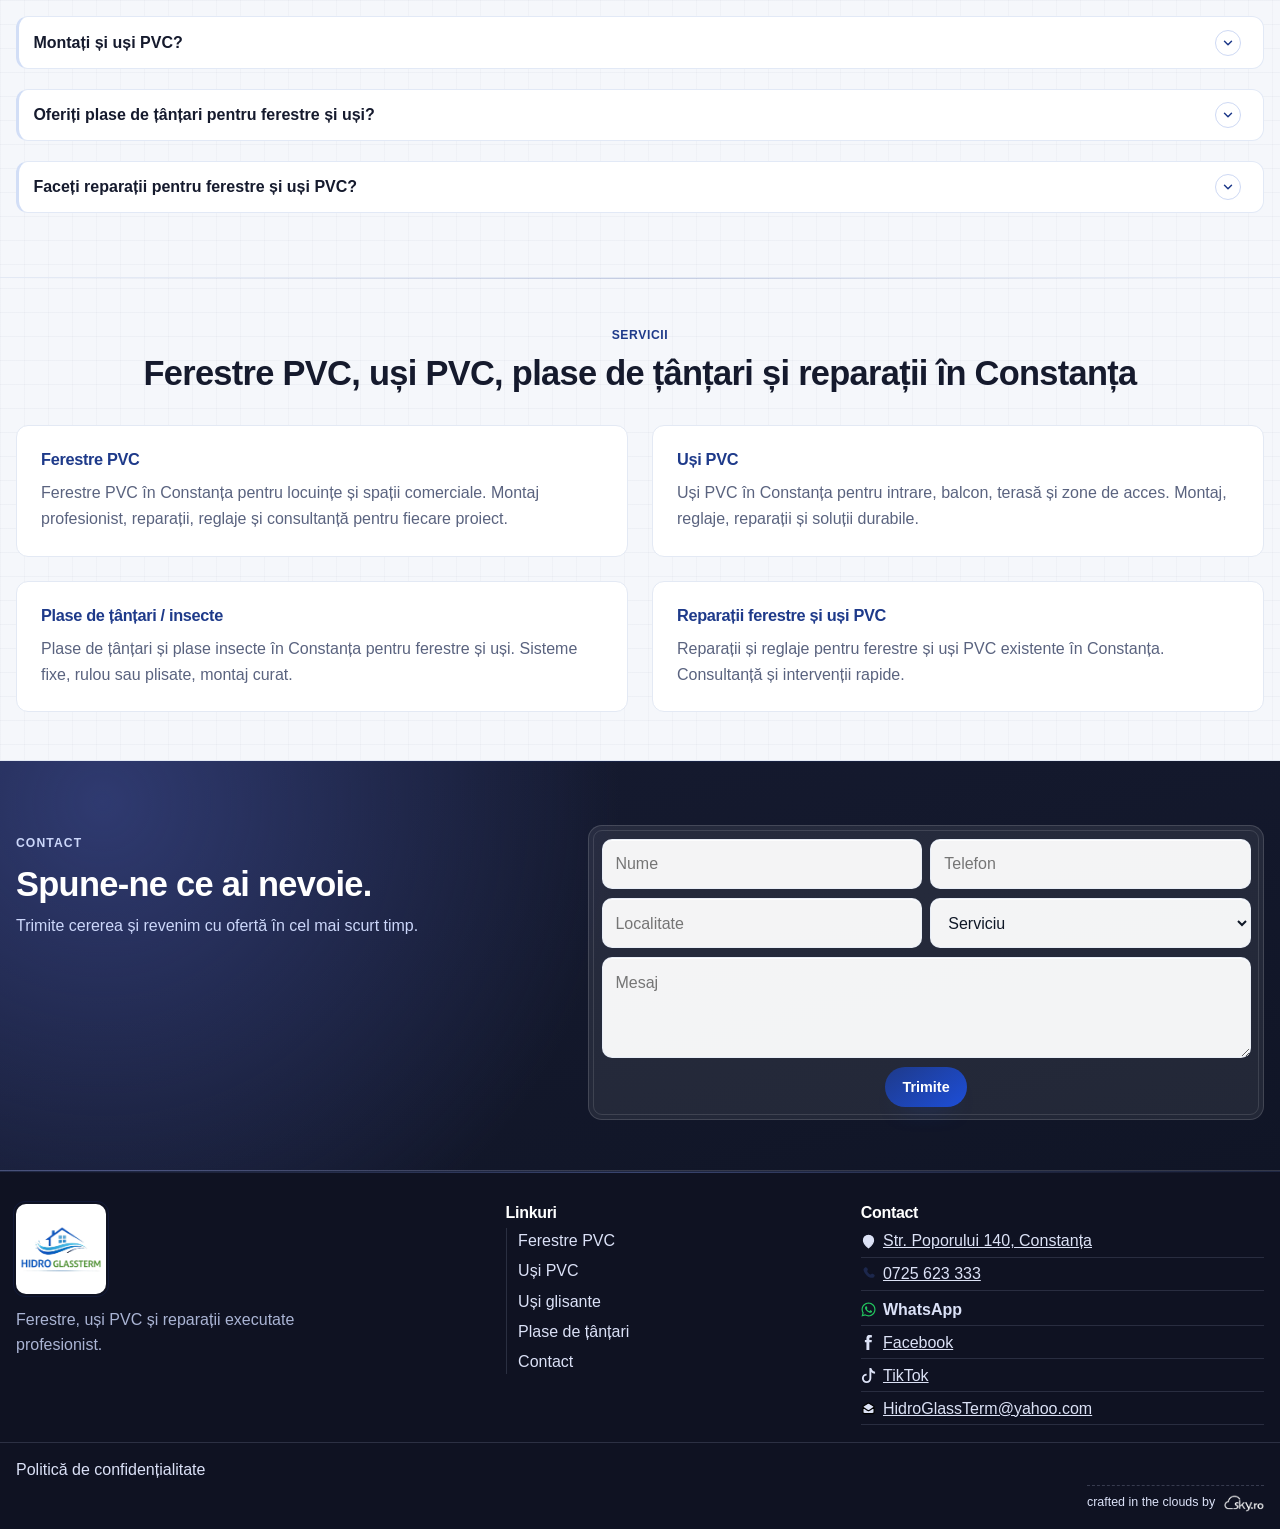
==== commit 374e77a3: "Make location text clickable to open Google Maps" ====
--- a/index.html
+++ b/index.html
@@ -23,7 +23,7 @@
       <section class="hero section hero-heroic">
         <div class="shell hero-grid" data-reveal="fade-up">
           <div class="hero-content">
-            <p class="eyebrow"><svg style="width: 1em; height: 1em; vertical-align: middle; display: inline-block;" viewBox="0 0 24 24" fill="none" xmlns="http://www.w3.org/2000/svg"><path d="M12 21C15.5 17.4 19 14.1764 19 10.2C19 6.22355 15.866 3 12 3C8.13401 3 5 6.22355 5 10.2C5 14.1764 8.5 17.4 12 21Z" stroke="currentColor" stroke-width="2" stroke-linecap="round" stroke-linejoin="round"/><path d="M12 13C13.6569 13 15 11.6569 15 10C15 8.34315 13.6569 7 12 7C10.3431 7 9 8.34315 9 10C9 11.6569 10.3431 13 12 13Z" stroke="currentColor" stroke-width="2" stroke-linecap="round" stroke-linejoin="round"/></svg> Strada Poporului 140</p>
+            <p class="eyebrow"><svg style="width: 1em; height: 1em; vertical-align: middle; display: inline-block;" viewBox="0 0 24 24" fill="none" xmlns="http://www.w3.org/2000/svg"><path d="M12 21C15.5 17.4 19 14.1764 19 10.2C19 6.22355 15.866 3 12 3C8.13401 3 5 6.22355 5 10.2C5 14.1764 8.5 17.4 12 21Z" stroke="currentColor" stroke-width="2" stroke-linecap="round" stroke-linejoin="round"/><path d="M12 13C13.6569 13 15 11.6569 15 10C15 8.34315 13.6569 7 12 7C10.3431 7 9 8.34315 9 10C9 11.6569 10.3431 13 12 13Z" stroke="currentColor" stroke-width="2" stroke-linecap="round" stroke-linejoin="round"/></svg> <a href="https://www.google.com/maps/search/?api=1&query=Strada+Poporului+140,+Constanța" target="_blank" rel="noopener noreferrer">Strada Poporului 140</a></p>
             <h1>Ferestre PVC / Uși PVC și reparații în Constanța.</h1>
             <p class="subtitle">
               Suntem o echipă de profesioniști dedicați meseriei, orientată către lucrări bine executate, consultanță corectă și rezultate durabile.
--- a/styles.css
+++ b/styles.css
@@ -4002,4 +4002,20 @@
     background: var(--blue);
     transform: scale(1.35);
   }
+}
+
+.cta-section {
+  padding-top: 2rem;
+  padding-bottom: 3rem;
+}
+
+.cta-section .featured-banner {
+  margin: 0;
+}
+
+@media (max-width: 767px) {
+  .cta-section {
+    padding-top: 1.5rem;
+    padding-bottom: 2rem;
+  }
 }
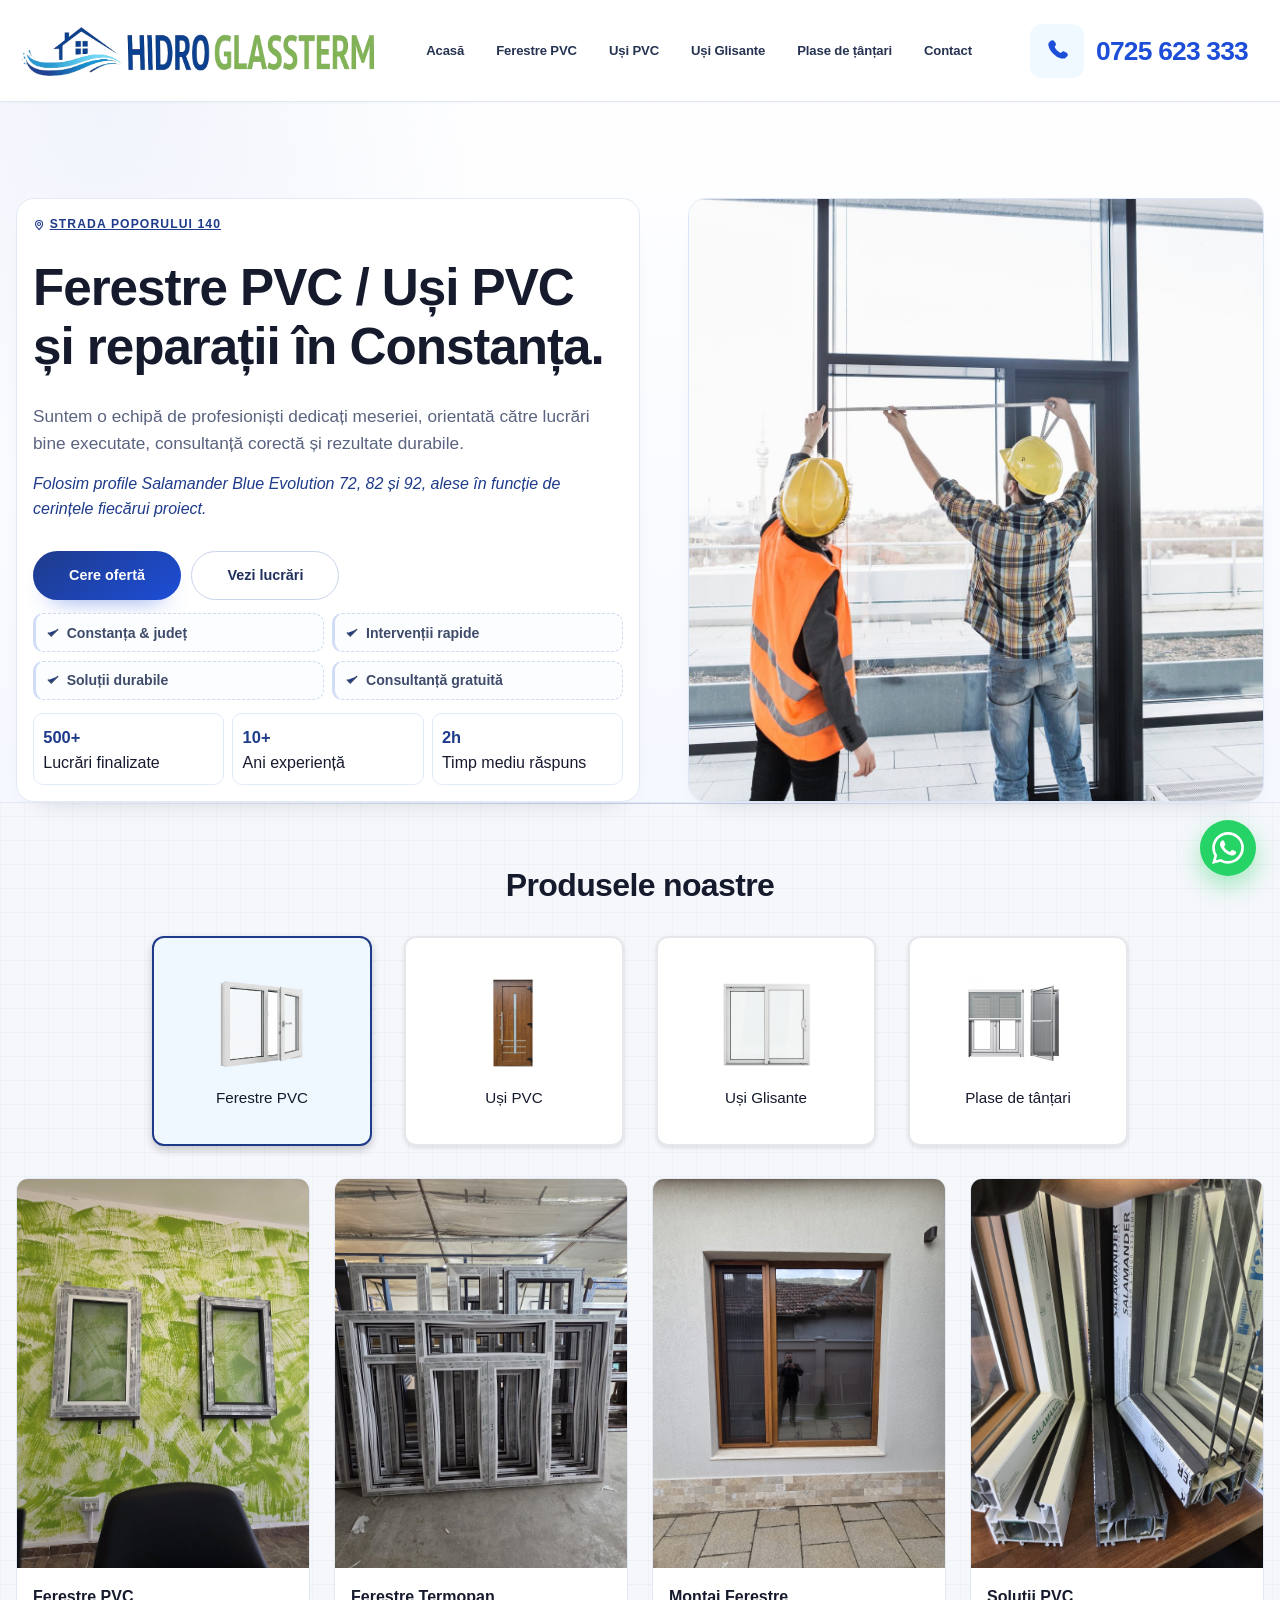
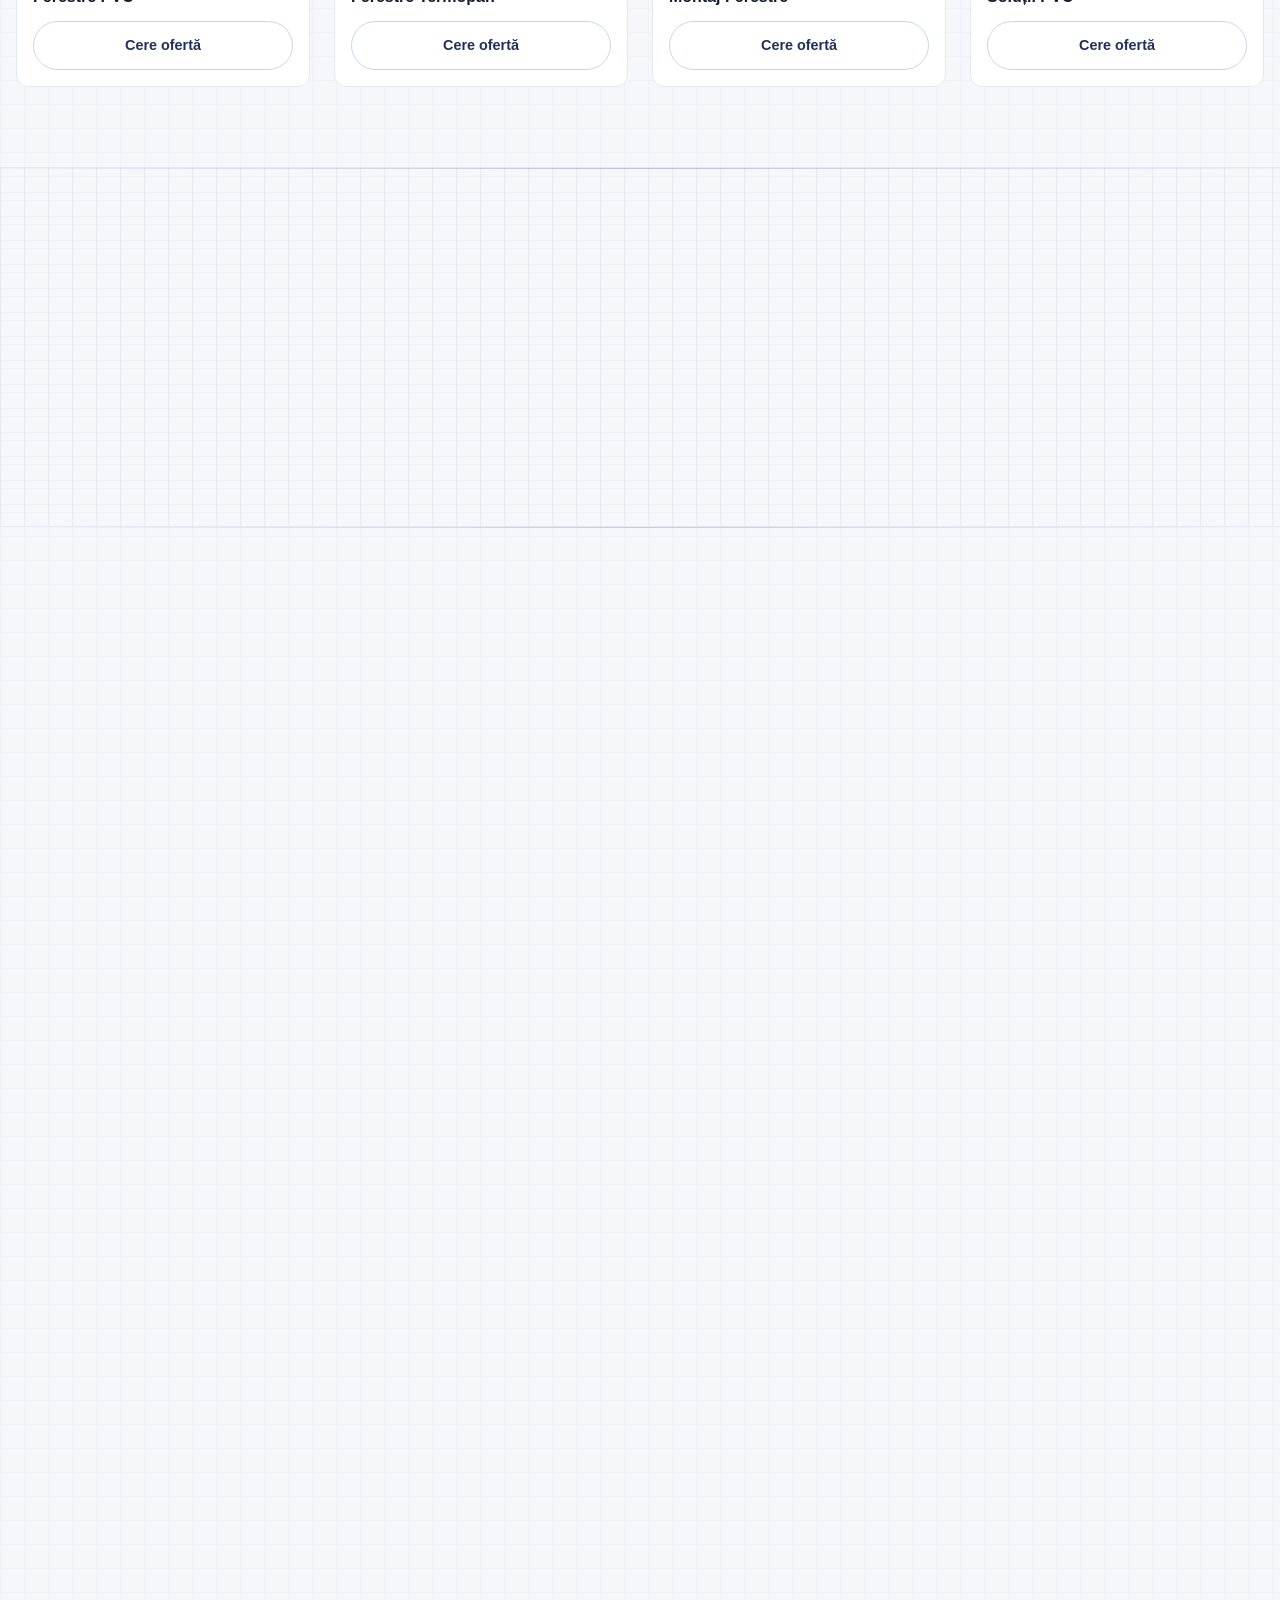
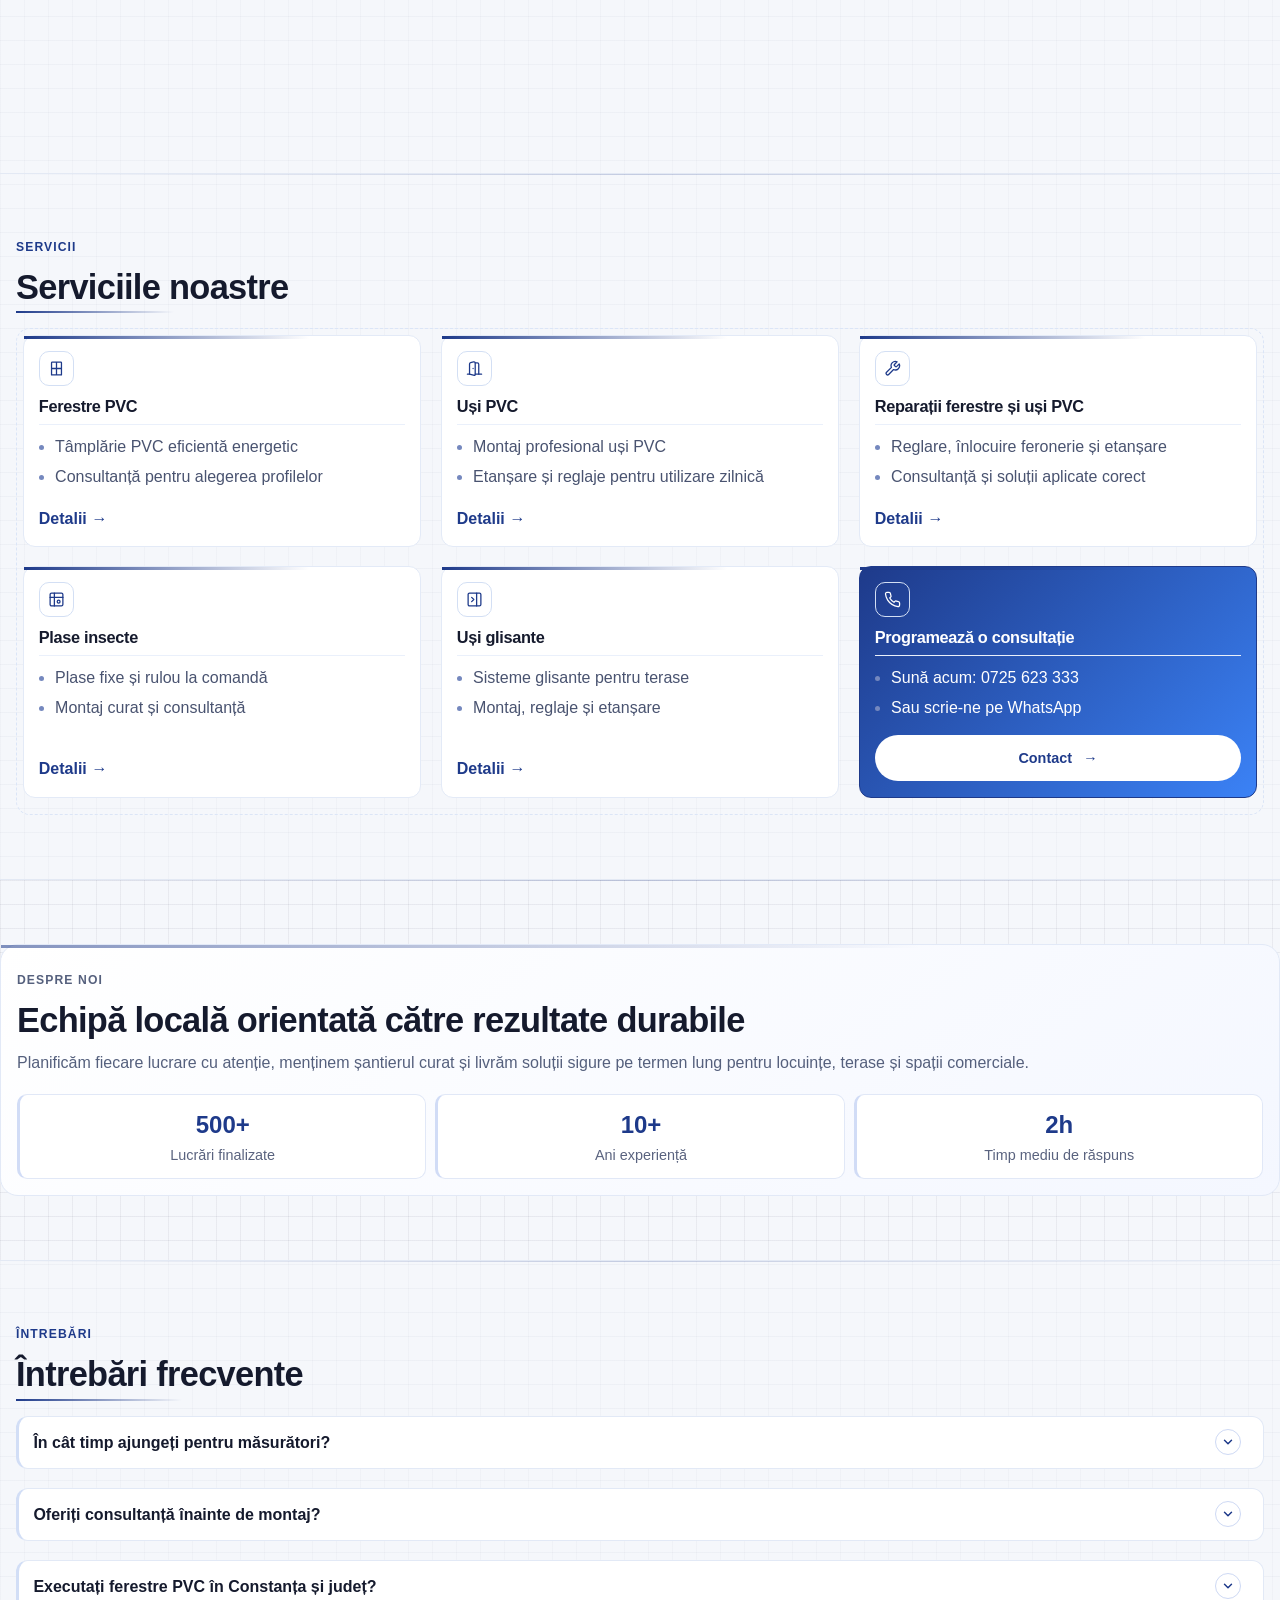
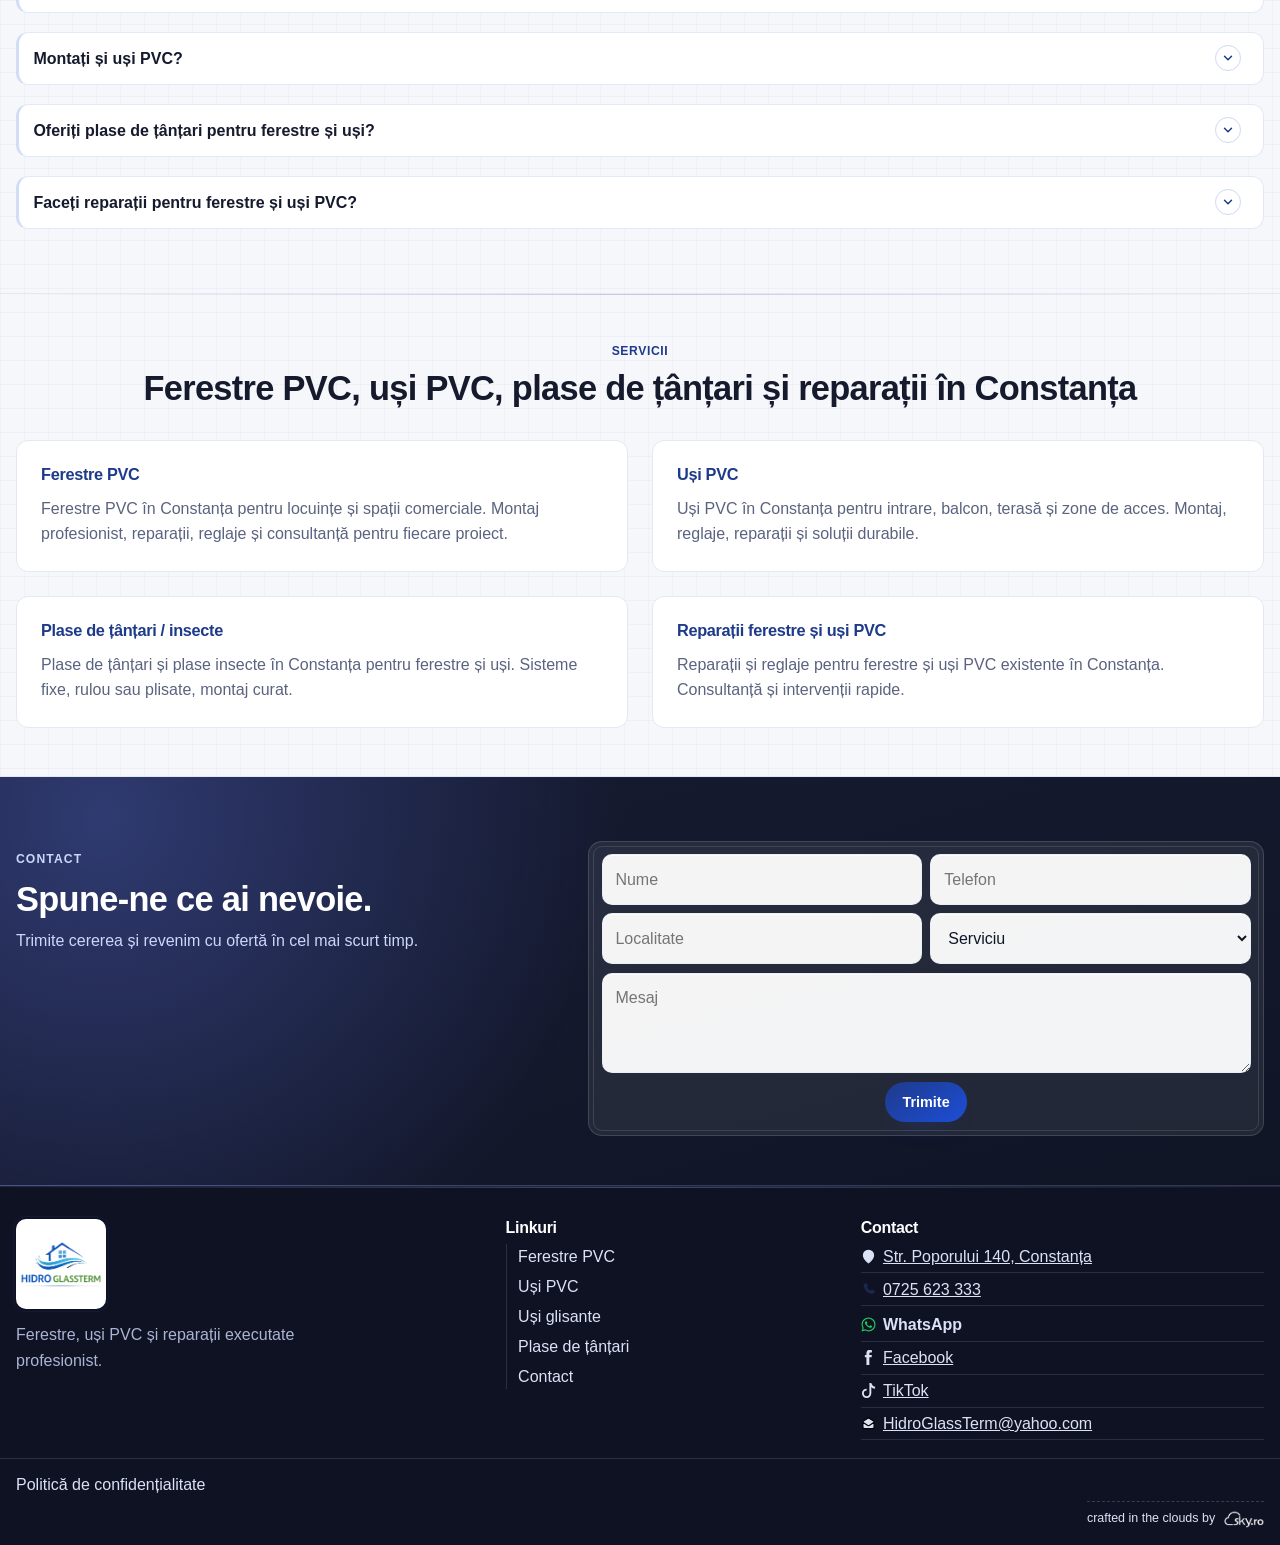
==== commit a3c72e83: "Add SEO improvements: canonical tags, OG meta tags, enhanced schemas, favicons, and location links" ====
--- a/index.html
+++ b/index.html
@@ -4,15 +4,120 @@
     <meta charset="UTF-8" />
     <meta name="viewport" content="width=device-width, initial-scale=1.0" />
     <title>Ferestre PVC, Uși PVC și Plase de Țânțari Constanța | Hidro Glass Term</title>
-    <link rel="icon" href="images/fav.png" />
+    <link rel="icon" type="image/png" sizes="48x48" href="https://hidroglassterm.ro/images/fav.png" />
+    <link rel="apple-touch-icon" href="https://hidroglassterm.ro/images/fav.png" />
     <meta
       name="description"
       content="Hidro Glass Term execută ferestre PVC, uși PVC, uși glisante, plase de țânțari și reparații pentru ferestre și uși PVC în Constanța și județ."
     />
 
+    <link rel="canonical" href="https://hidroglassterm.ro/" />
+    <meta property="og:type" content="website" />
+    <meta property="og:url" content="https://hidroglassterm.ro/" />
+    <meta property="og:title" content="Ferestre PVC, Uși PVC și Plase de Țânțari Constanța | Hidro Glass Term" />
+    <meta property="og:description" content="Hidro Glass Term execută ferestre PVC, uși PVC, uși glisante, plase de țânțari și reparații pentru ferestre și uși PVC în Constanța și județ." />
+    <meta property="og:image" content="https://hidroglassterm.ro/images/stock/builders-measuring-window-2026-01-05-23-32-10-utc.jpg" />
+
     <link rel="stylesheet" href="styles.css" />
     <script src="includes/loader.js"></script>
     <script src="script.js" defer></script>
+    <script type="application/ld+json">
+{
+  "@context": "https://schema.org",
+  "@type": "HomeAndConstructionBusiness",
+  "name": "Hidro Glass Term",
+  "url": "https://hidroglassterm.ro/",
+  "logo": "https://hidroglassterm.ro/images/640255076_122094435951032537_198986647480298591_n-removebg-preview.png",
+  "image": "https://hidroglassterm.ro/images/stock/builders-measuring-window-2026-01-05-23-32-10-utc.jpg",
+  "telephone": "+40725623333",
+  "email": "HidroGlassTerm@yahoo.com",
+  "priceRange": "RON",
+  "address": {
+    "@type": "PostalAddress",
+    "streetAddress": "Strada Poporului 140",
+    "addressLocality": "Constanța",
+    "addressRegion": "Constanța",
+    "postalCode": "900178",
+    "addressCountry": "RO"
+  },
+  "openingHoursSpecification": [
+    {
+      "@type": "OpeningHoursSpecification",
+      "dayOfWeek": [
+        "Monday",
+        "Tuesday",
+        "Wednesday",
+        "Thursday",
+        "Friday"
+      ],
+      "opens": "08:00",
+      "closes": "18:00"
+    },
+    {
+      "@type": "OpeningHoursSpecification",
+      "dayOfWeek": "Saturday",
+      "opens": "09:00",
+      "closes": "14:00"
+    }
+  ]
+}
+</script>
+    <script type="application/ld+json">
+{
+  "@context": "https://schema.org",
+  "@type": "FAQPage",
+  "mainEntity": [
+    {
+      "@type": "Question",
+      "name": "În cât timp ajungeți pentru măsurători?",
+      "acceptedAnswer": {
+        "@type": "Answer",
+        "text": "În mod normal în aceeași zi sau în maximum 24 de ore în Constanța și județ."
+      }
+    },
+    {
+      "@type": "Question",
+      "name": "Oferiți consultanță înainte de montaj?",
+      "acceptedAnswer": {
+        "@type": "Answer",
+        "text": "Da. Recomandăm opțiuni tehnice și materiale în funcție de spațiu și buget."
+      }
+    },
+    {
+      "@type": "Question",
+      "name": "Executați ferestre PVC în Constanța și județ?",
+      "acceptedAnswer": {
+        "@type": "Answer",
+        "text": "Da. Montăm ferestre PVC în Constanța și județ, cu măsurători gratuite și consultanță pentru fiecare proiect."
+      }
+    },
+    {
+      "@type": "Question",
+      "name": "Montați și uși PVC?",
+      "acceptedAnswer": {
+        "@type": "Answer",
+        "text": "Da. Oferim montaj uși PVC pentru intrare, balcon și terasă în Constanța, cu etanșare și durabilitate."
+      }
+    },
+    {
+      "@type": "Question",
+      "name": "Oferiți plase de țânțari pentru ferestre și uși?",
+      "acceptedAnswer": {
+        "@type": "Answer",
+        "text": "Da. Montăm plase de țânțari și insecte în Constanța, cu sisteme rulou, plisate sau fixe."
+      }
+    },
+    {
+      "@type": "Question",
+      "name": "Faceți reparații pentru ferestre și uși PVC?",
+      "acceptedAnswer": {
+        "@type": "Answer",
+        "text": "Da. Realizăm reglaje, reparații și intervenții pentru tâmplărie PVC existentă în Constanța."
+      }
+    }
+  ]
+}
+</script>
   </head>
   <body>
     <a class="skip-link" href="#main-content">Sari la conținut</a>
--- a/styles.css
+++ b/styles.css
@@ -2092,8 +2092,8 @@
   }
 }
 
-/* Header compact earlier */
-@media (max-width: 1399px) {
+/* Header compact on phones */
+@media (max-width: 767px) {
   .header-main {
     display: grid !important;
     grid-template-columns: minmax(0, 1fr) auto !important;
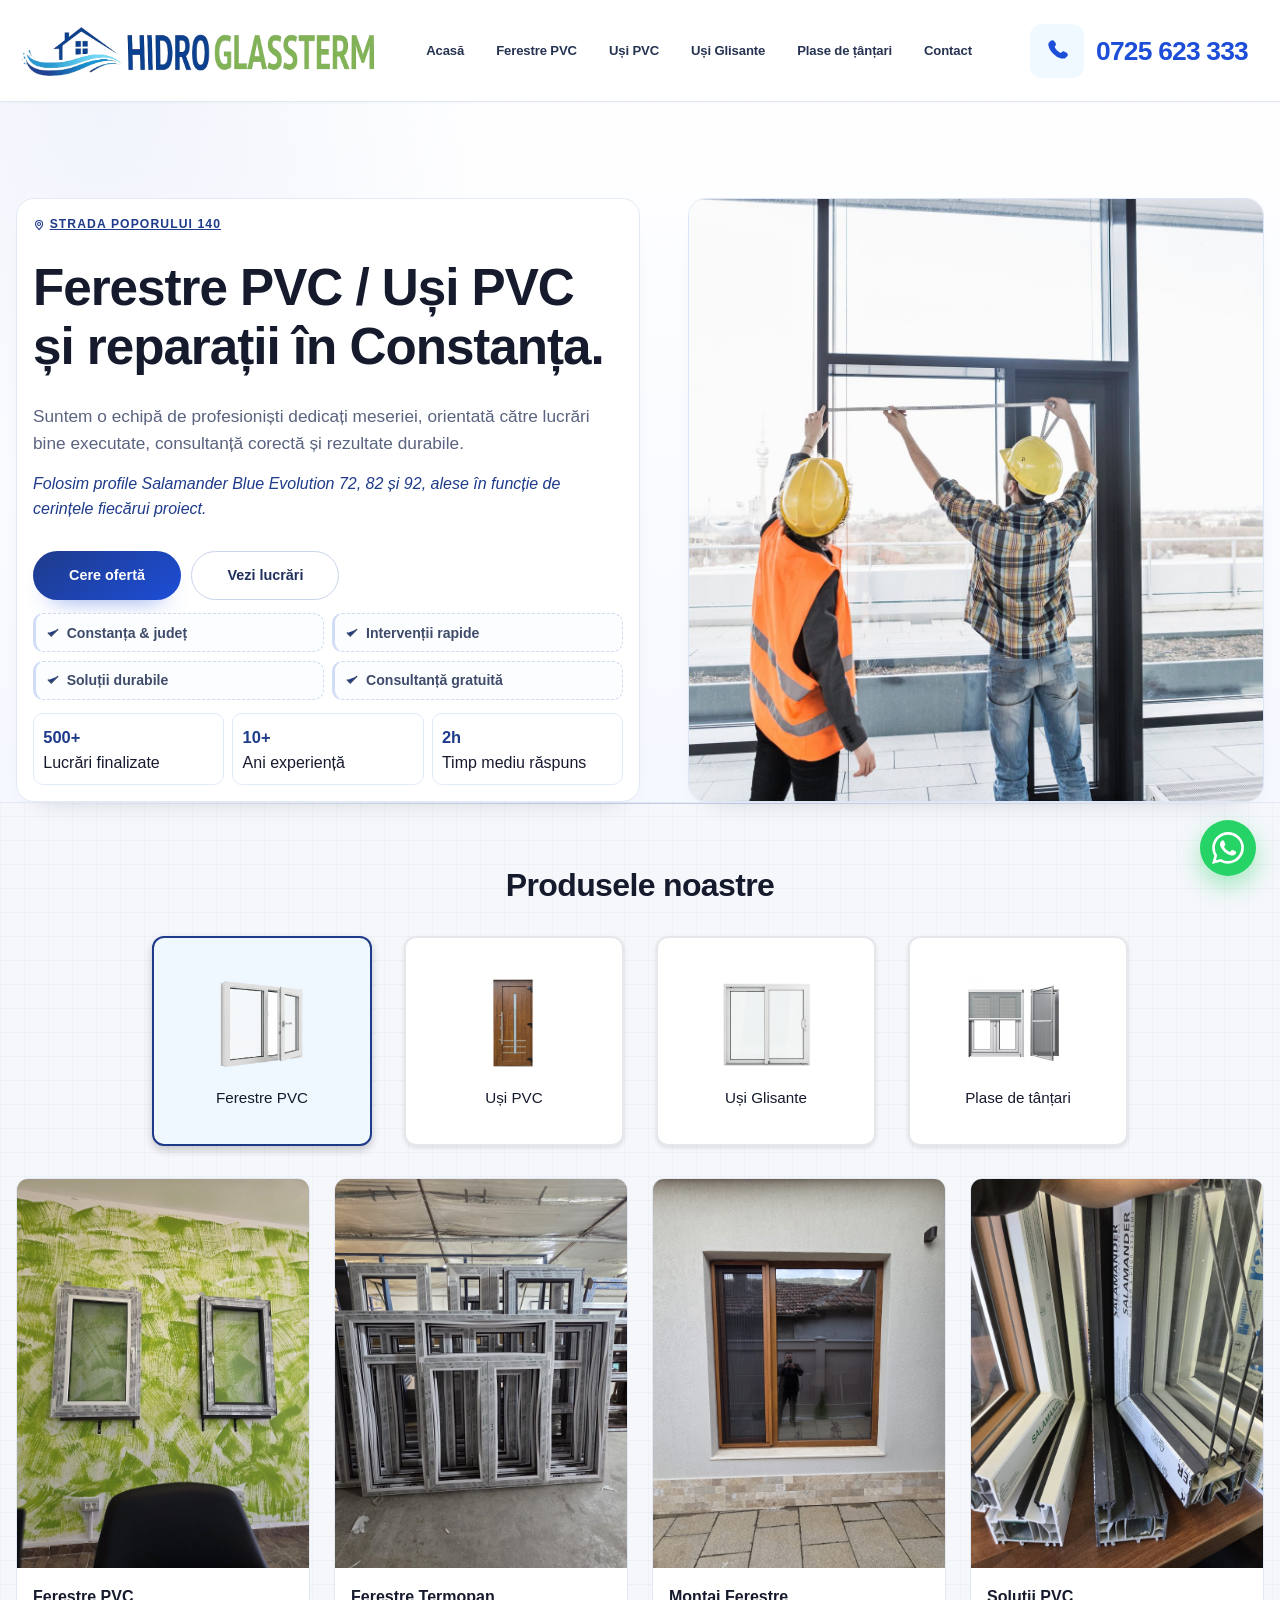
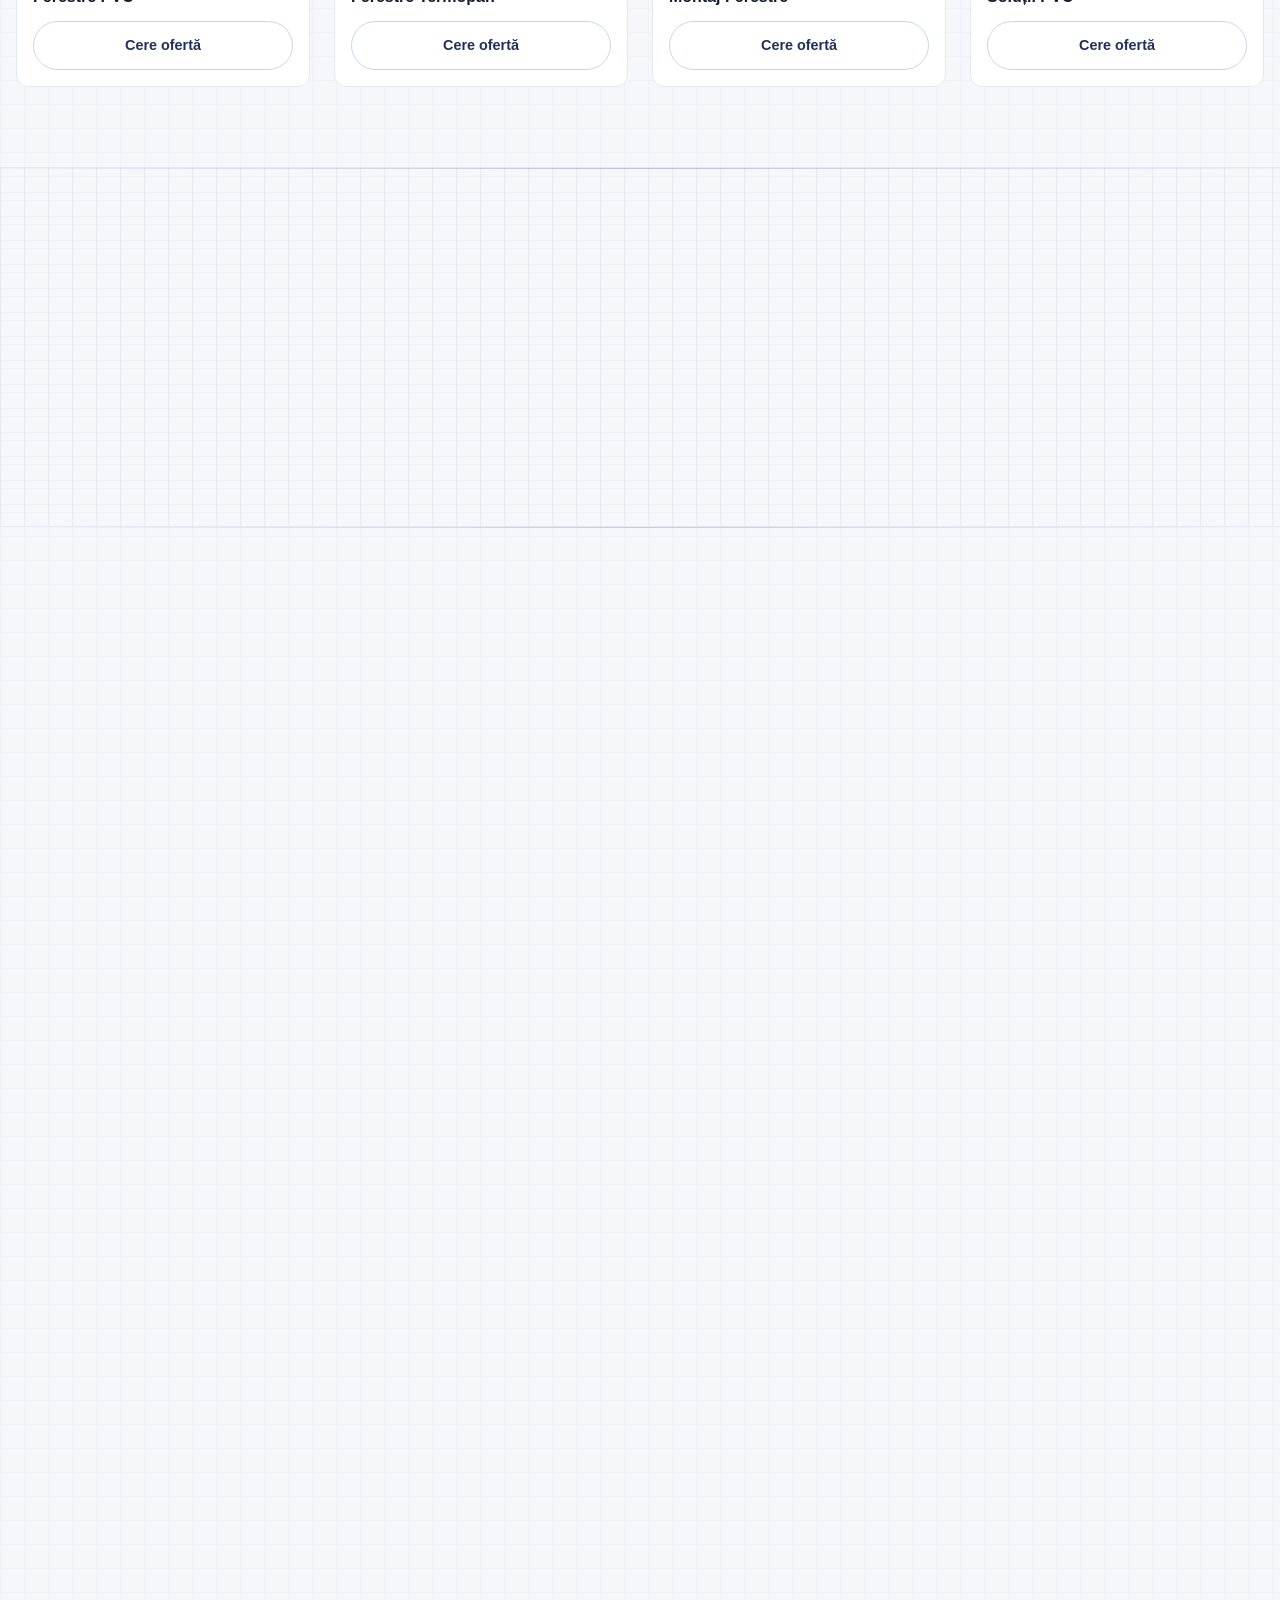
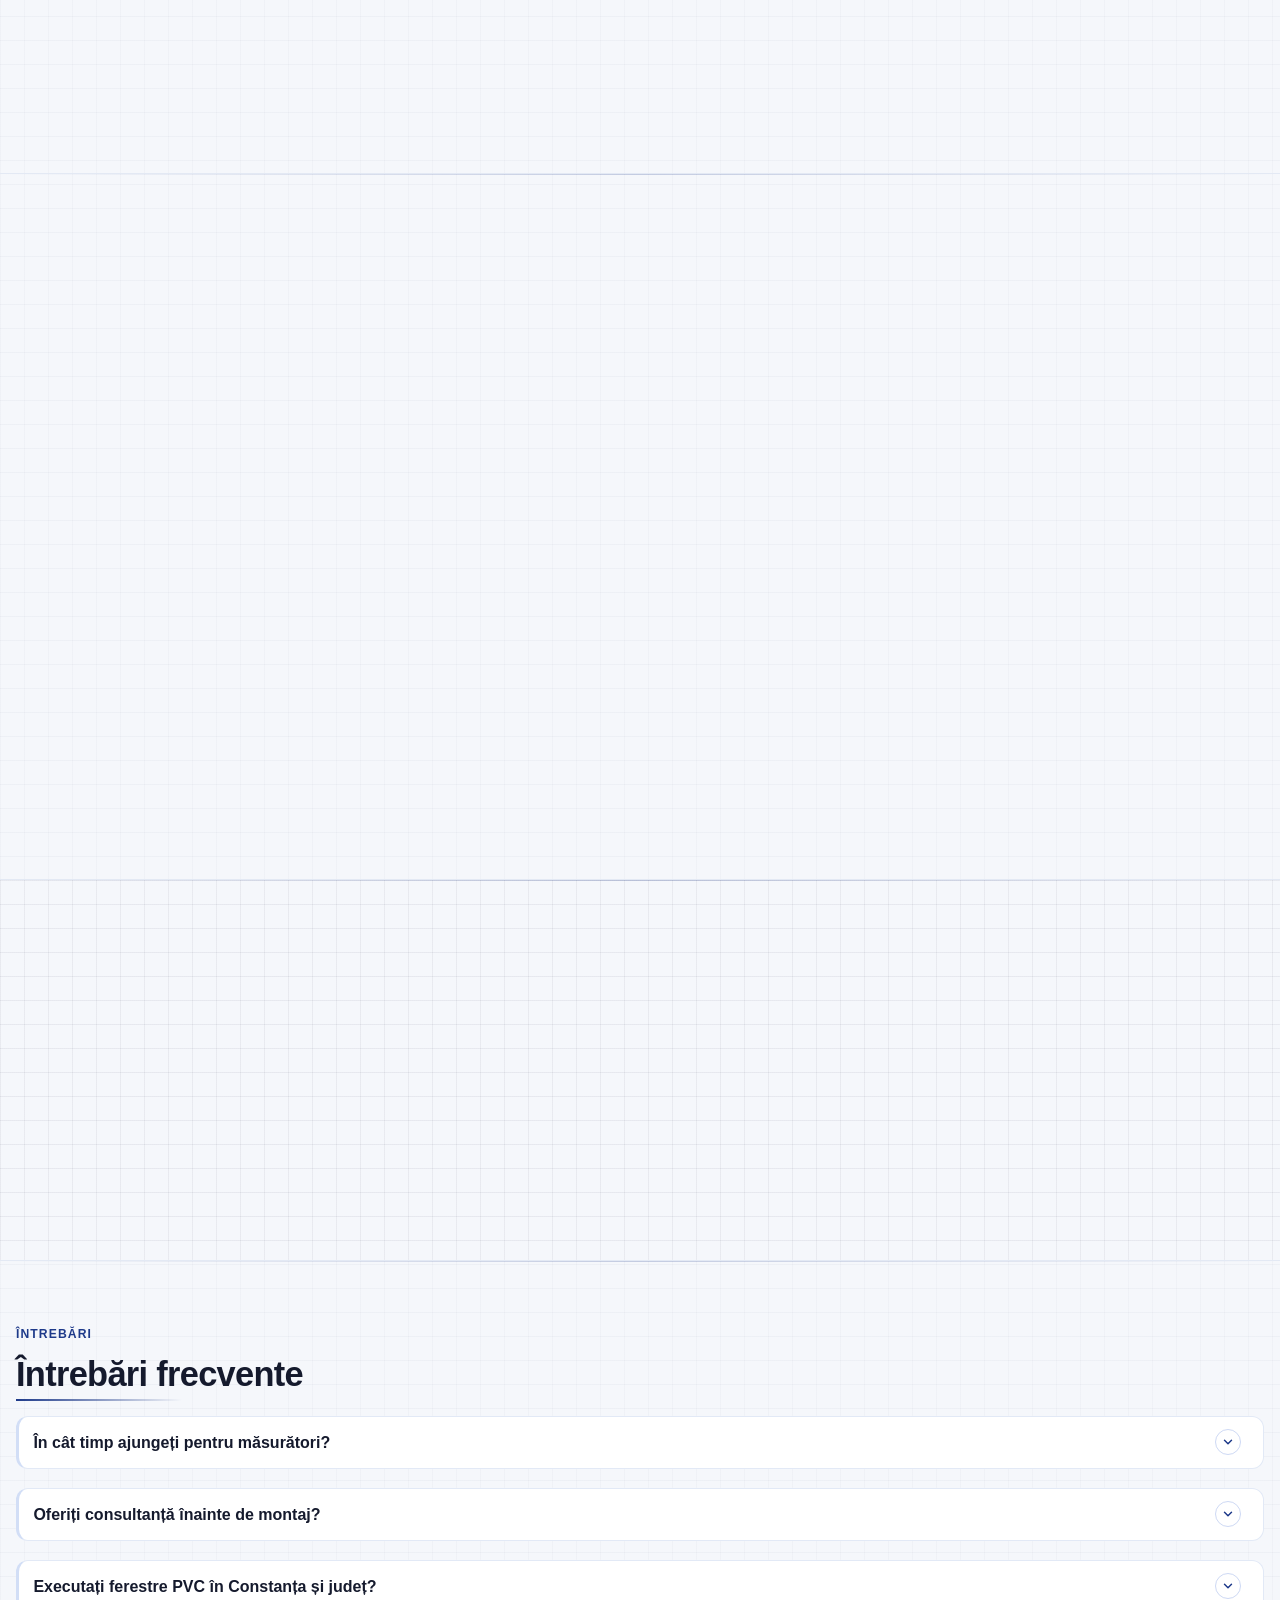
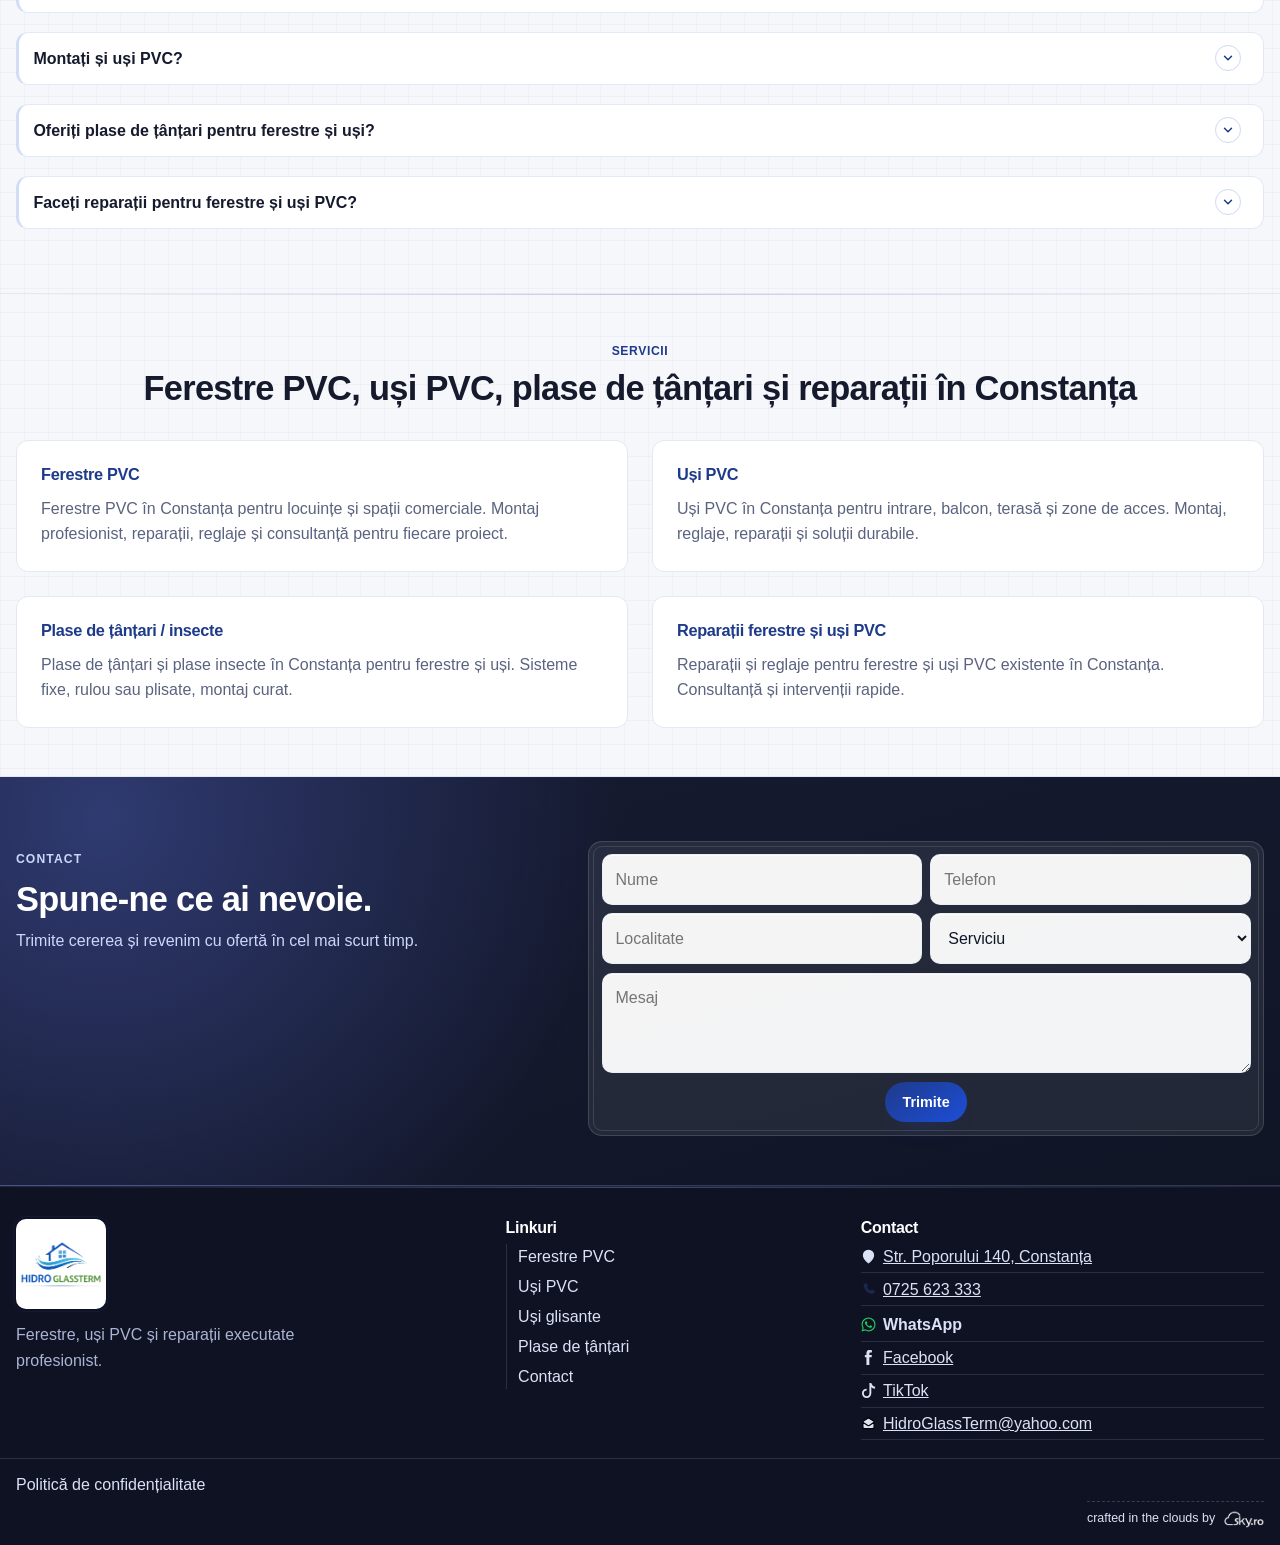
==== commit 96cdcddd: "contact form" ====
--- a/index.html
+++ b/index.html
@@ -515,6 +515,7 @@
             <label class="sr-only" for="message">Mesaj</label>
             <textarea id="message" name="message" placeholder="Mesaj" rows="3"></textarea>
 
+            <input type="text" name="website" tabindex="-1" autocomplete="off" aria-hidden="true" style="position:absolute;left:-9999px;opacity:0;height:0;width:0;" />
             <button class="btn btn-primary" type="submit">Trimite</button>
           </form>
           <p class="form-status" aria-live="polite"></p>
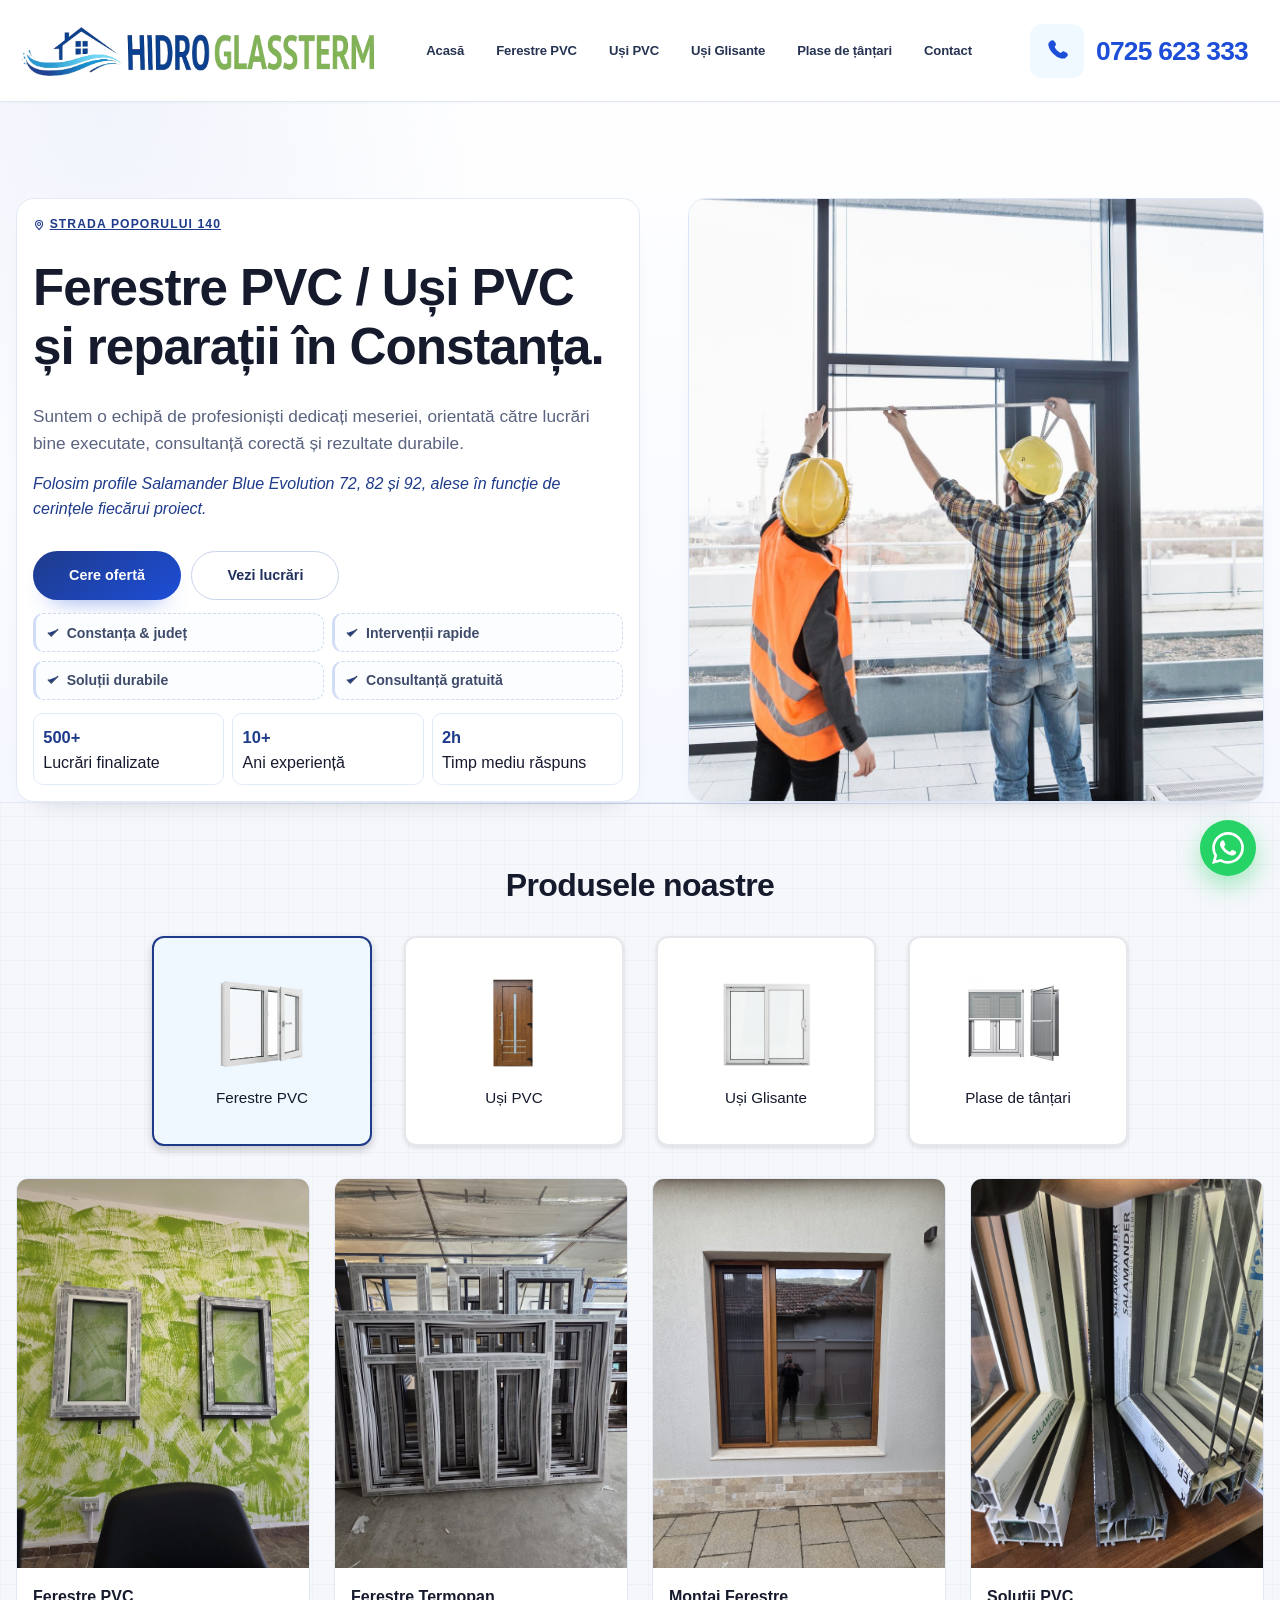
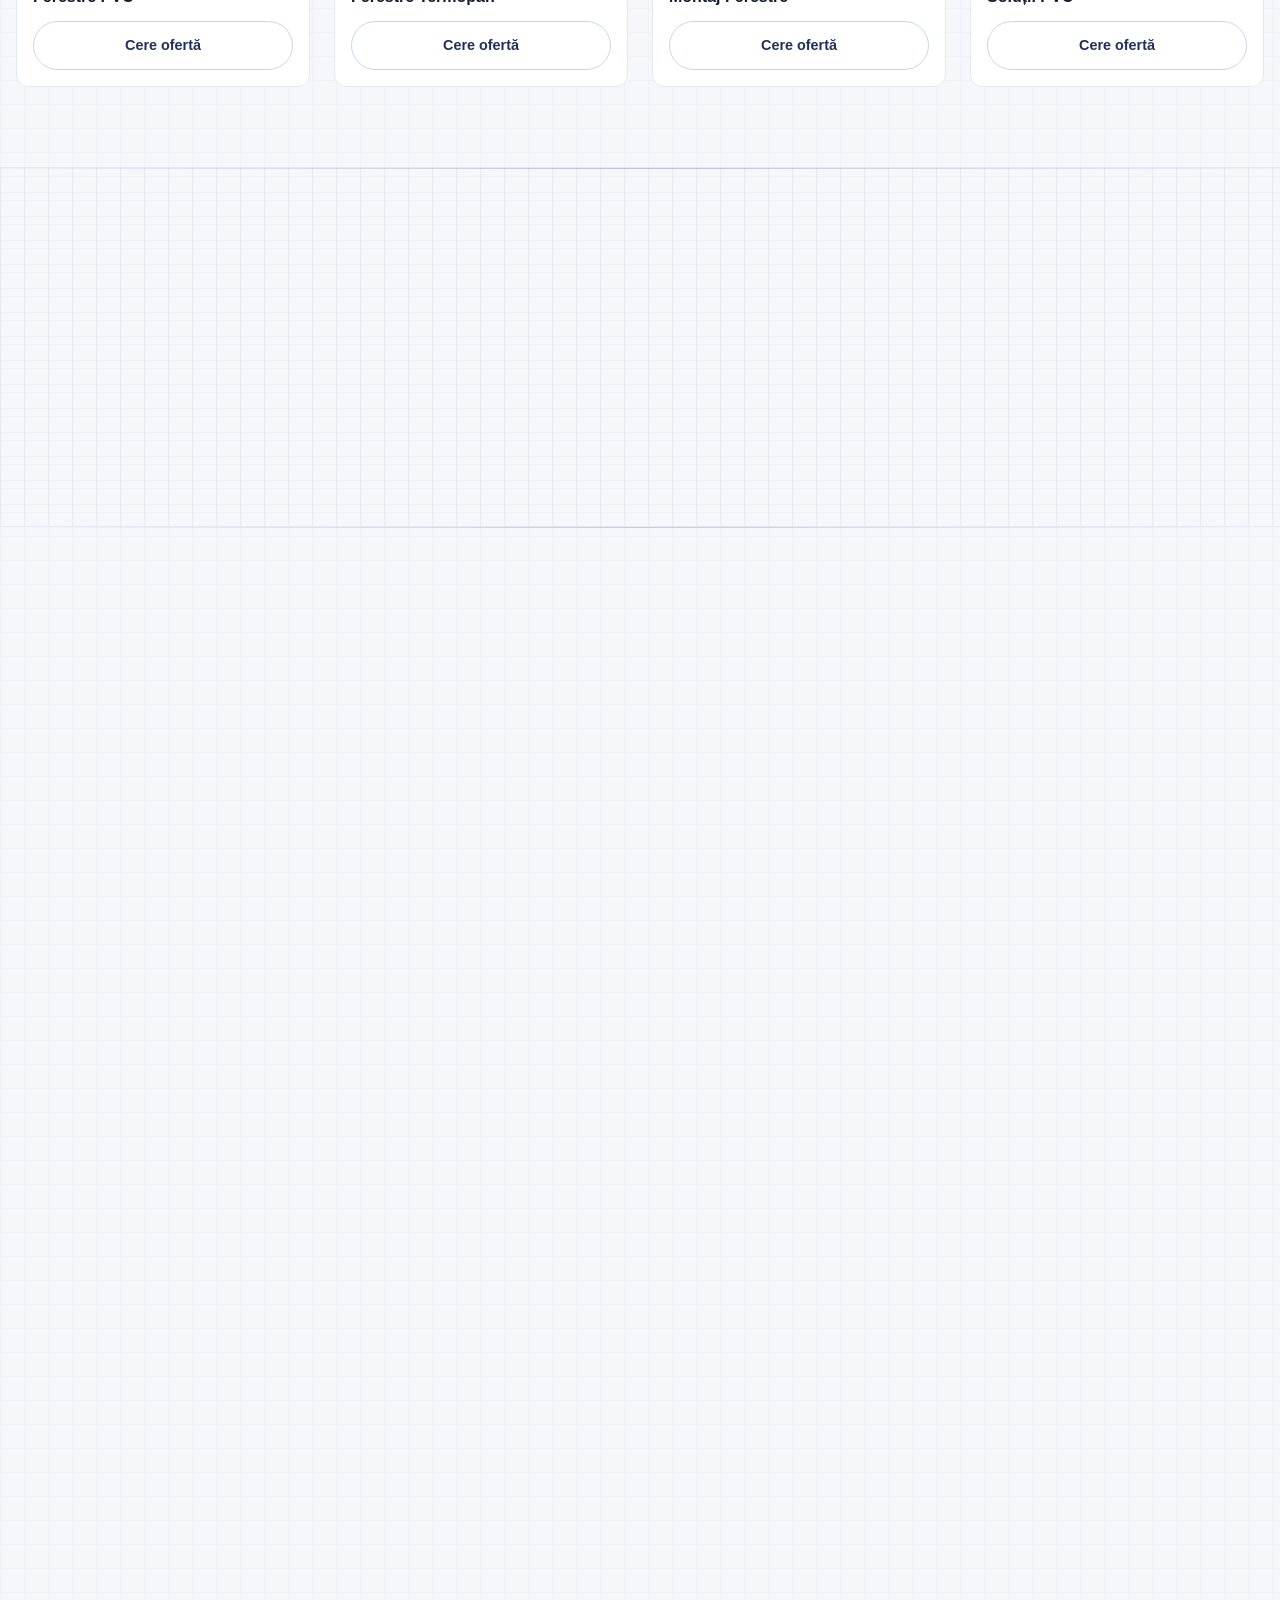
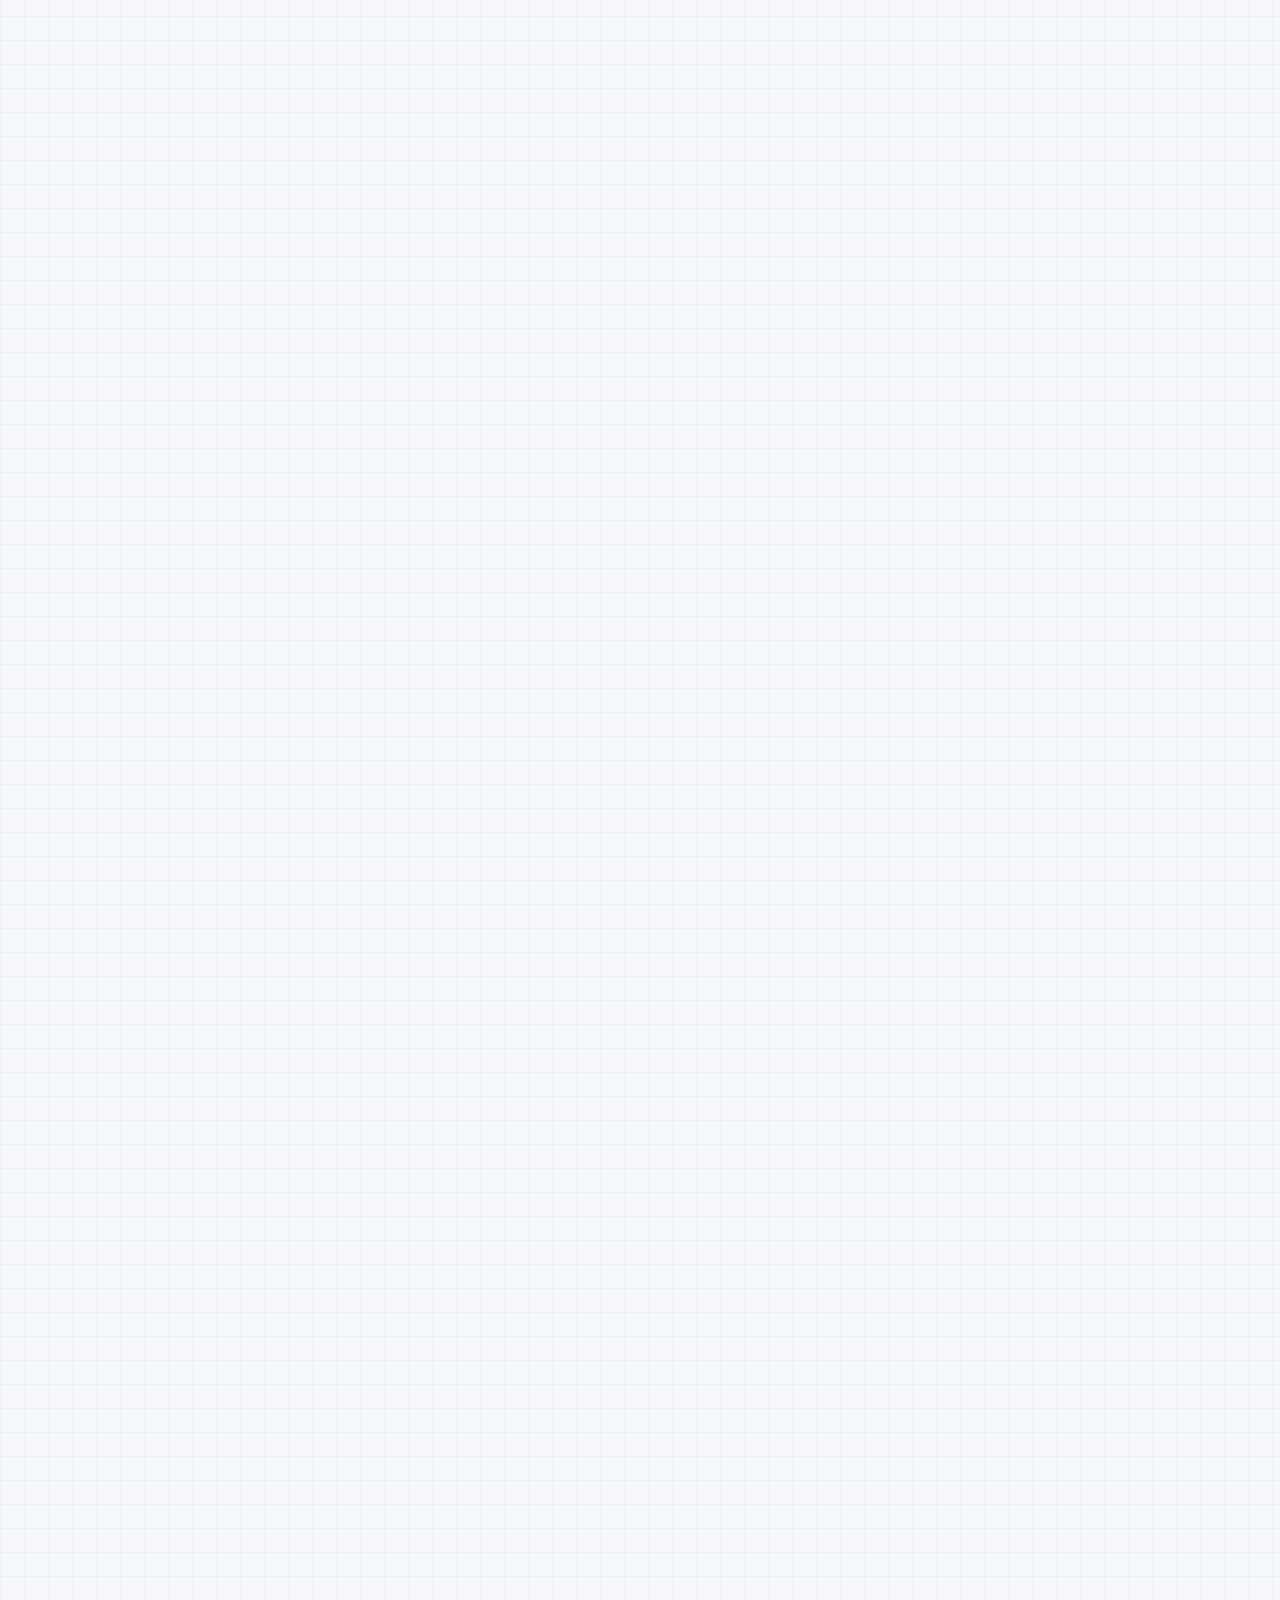
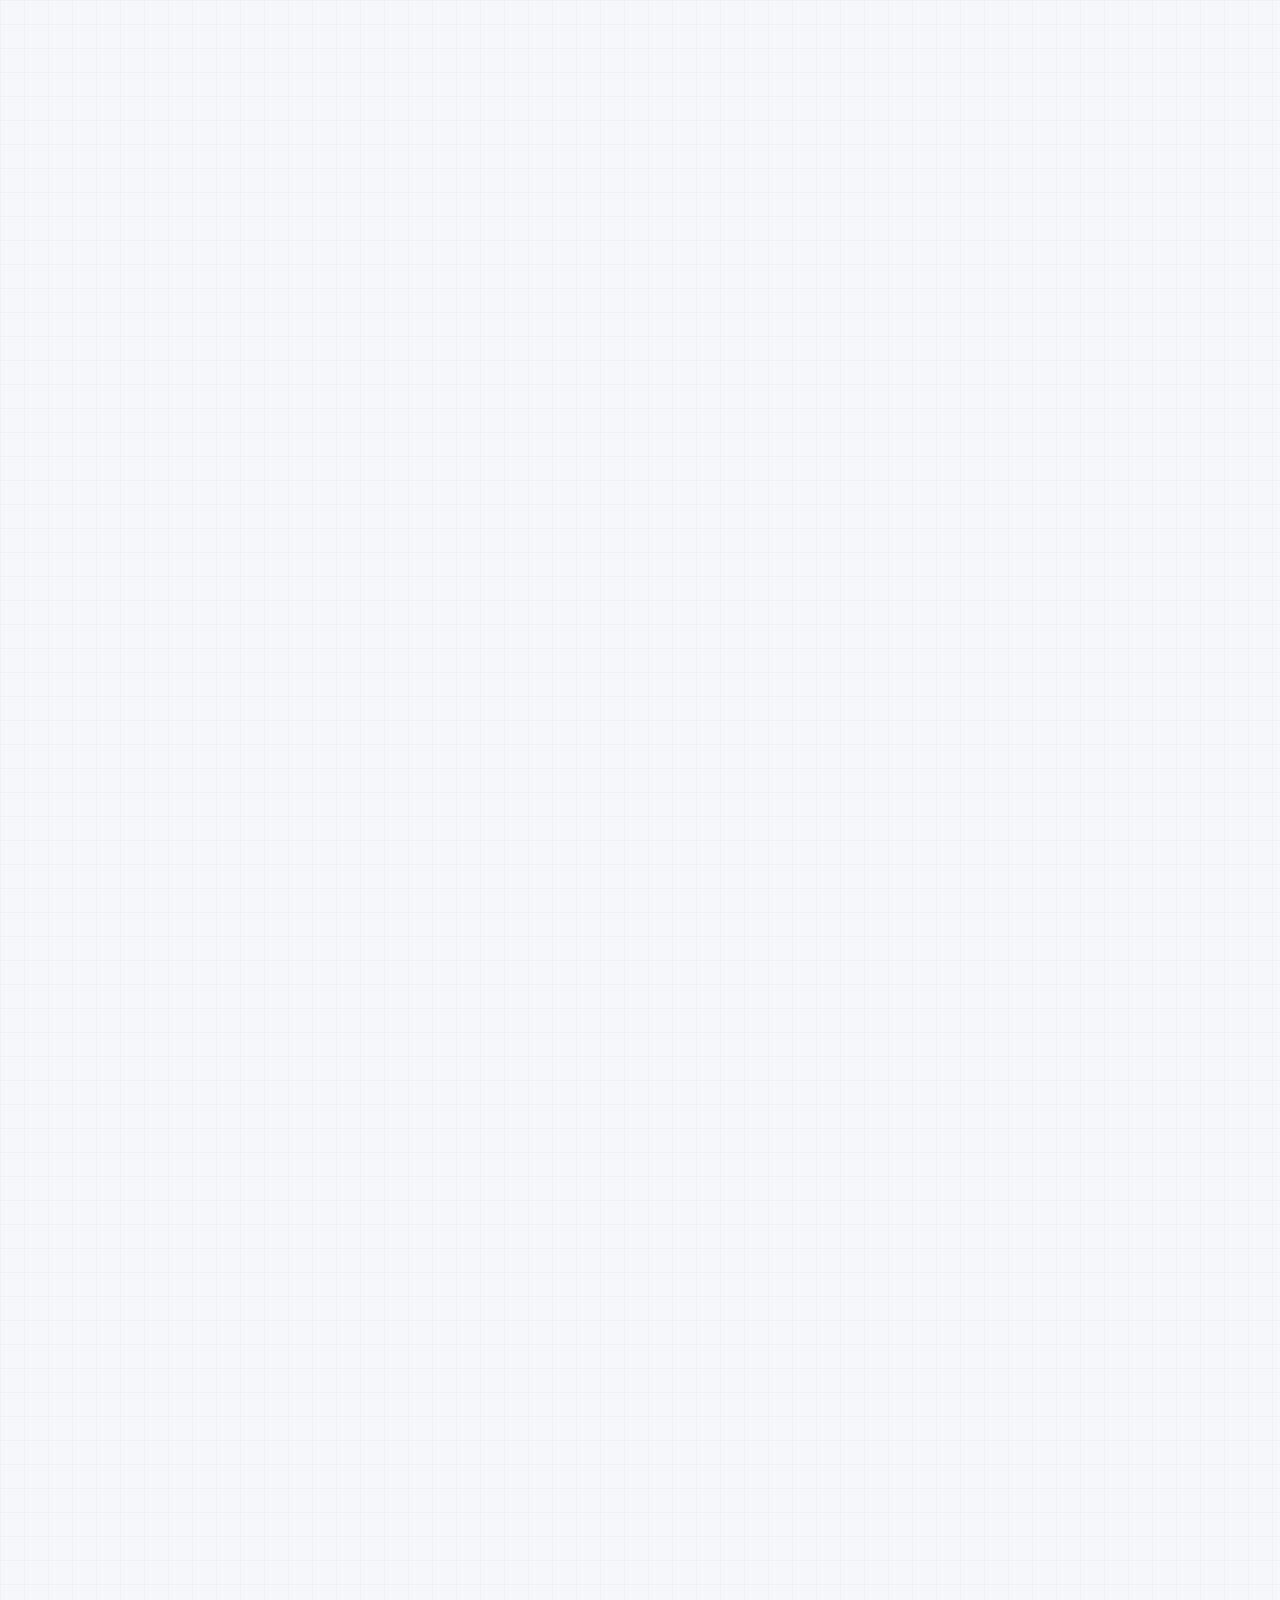
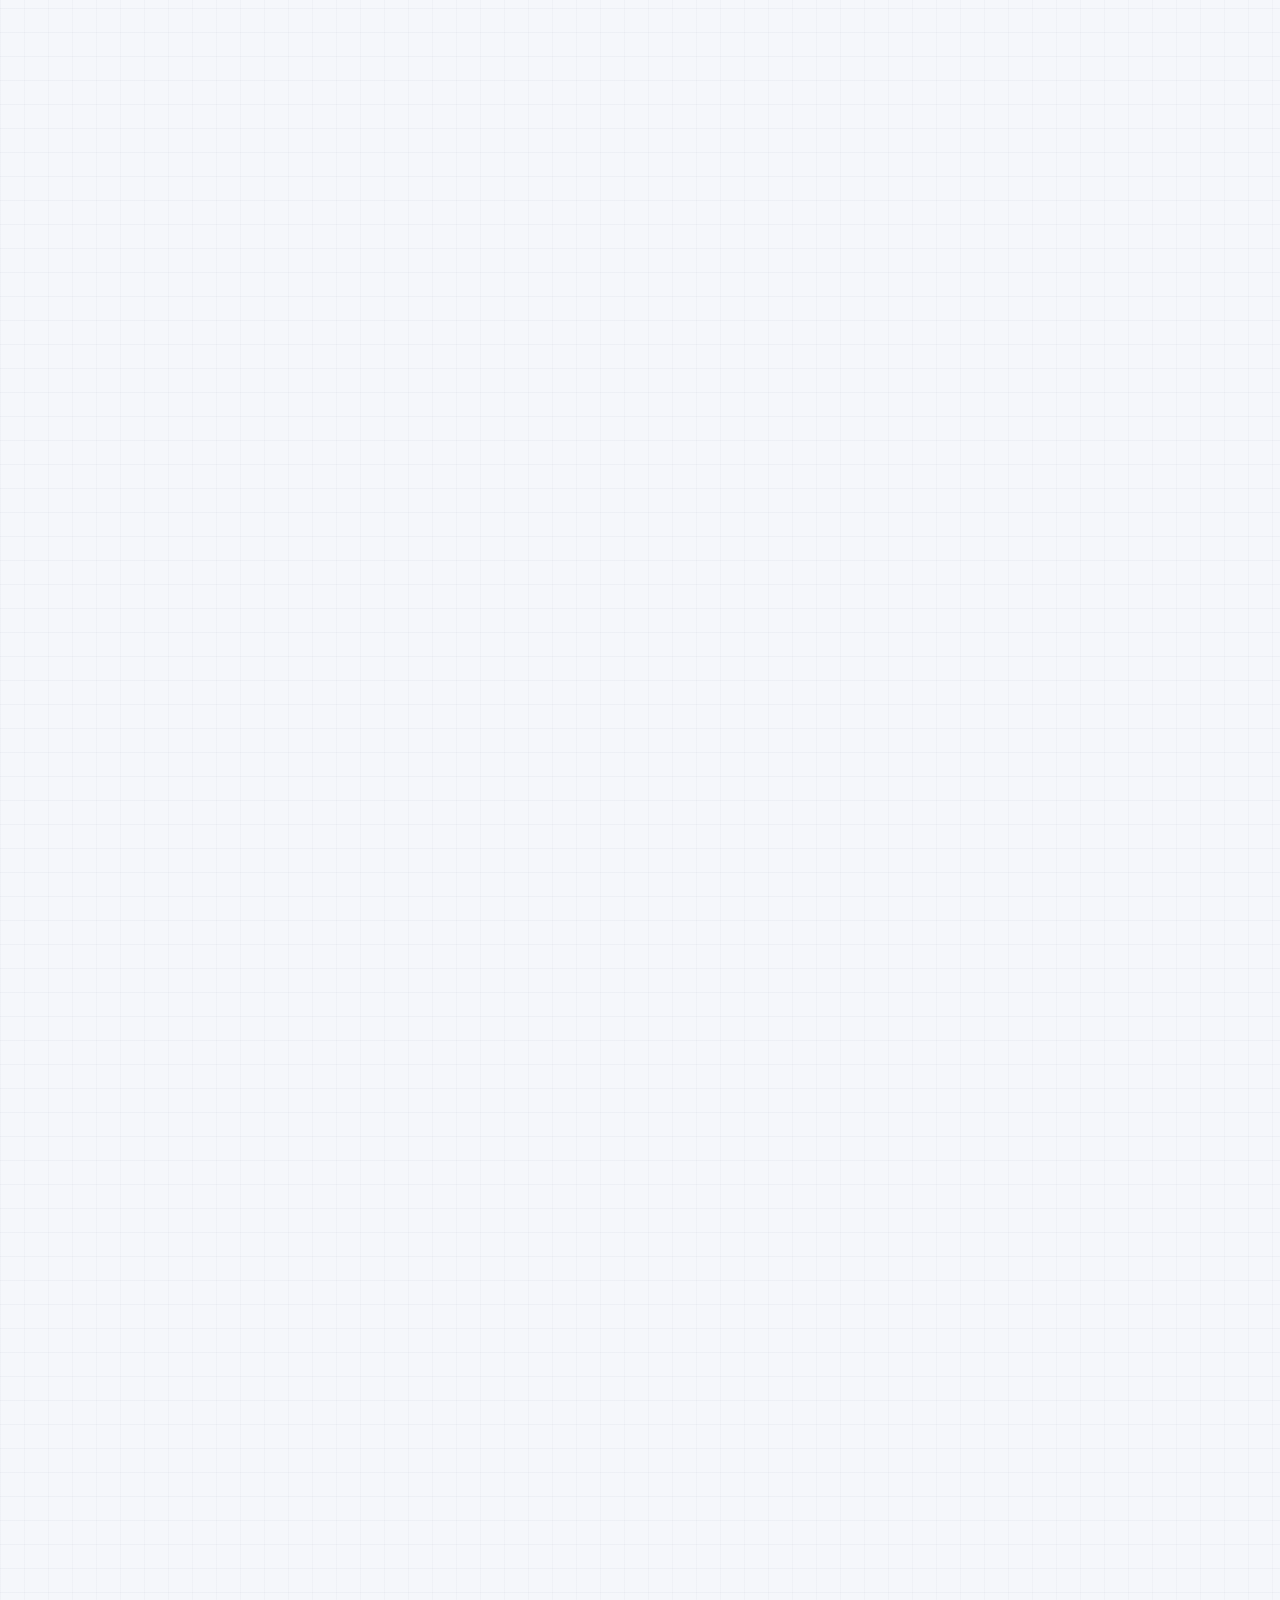
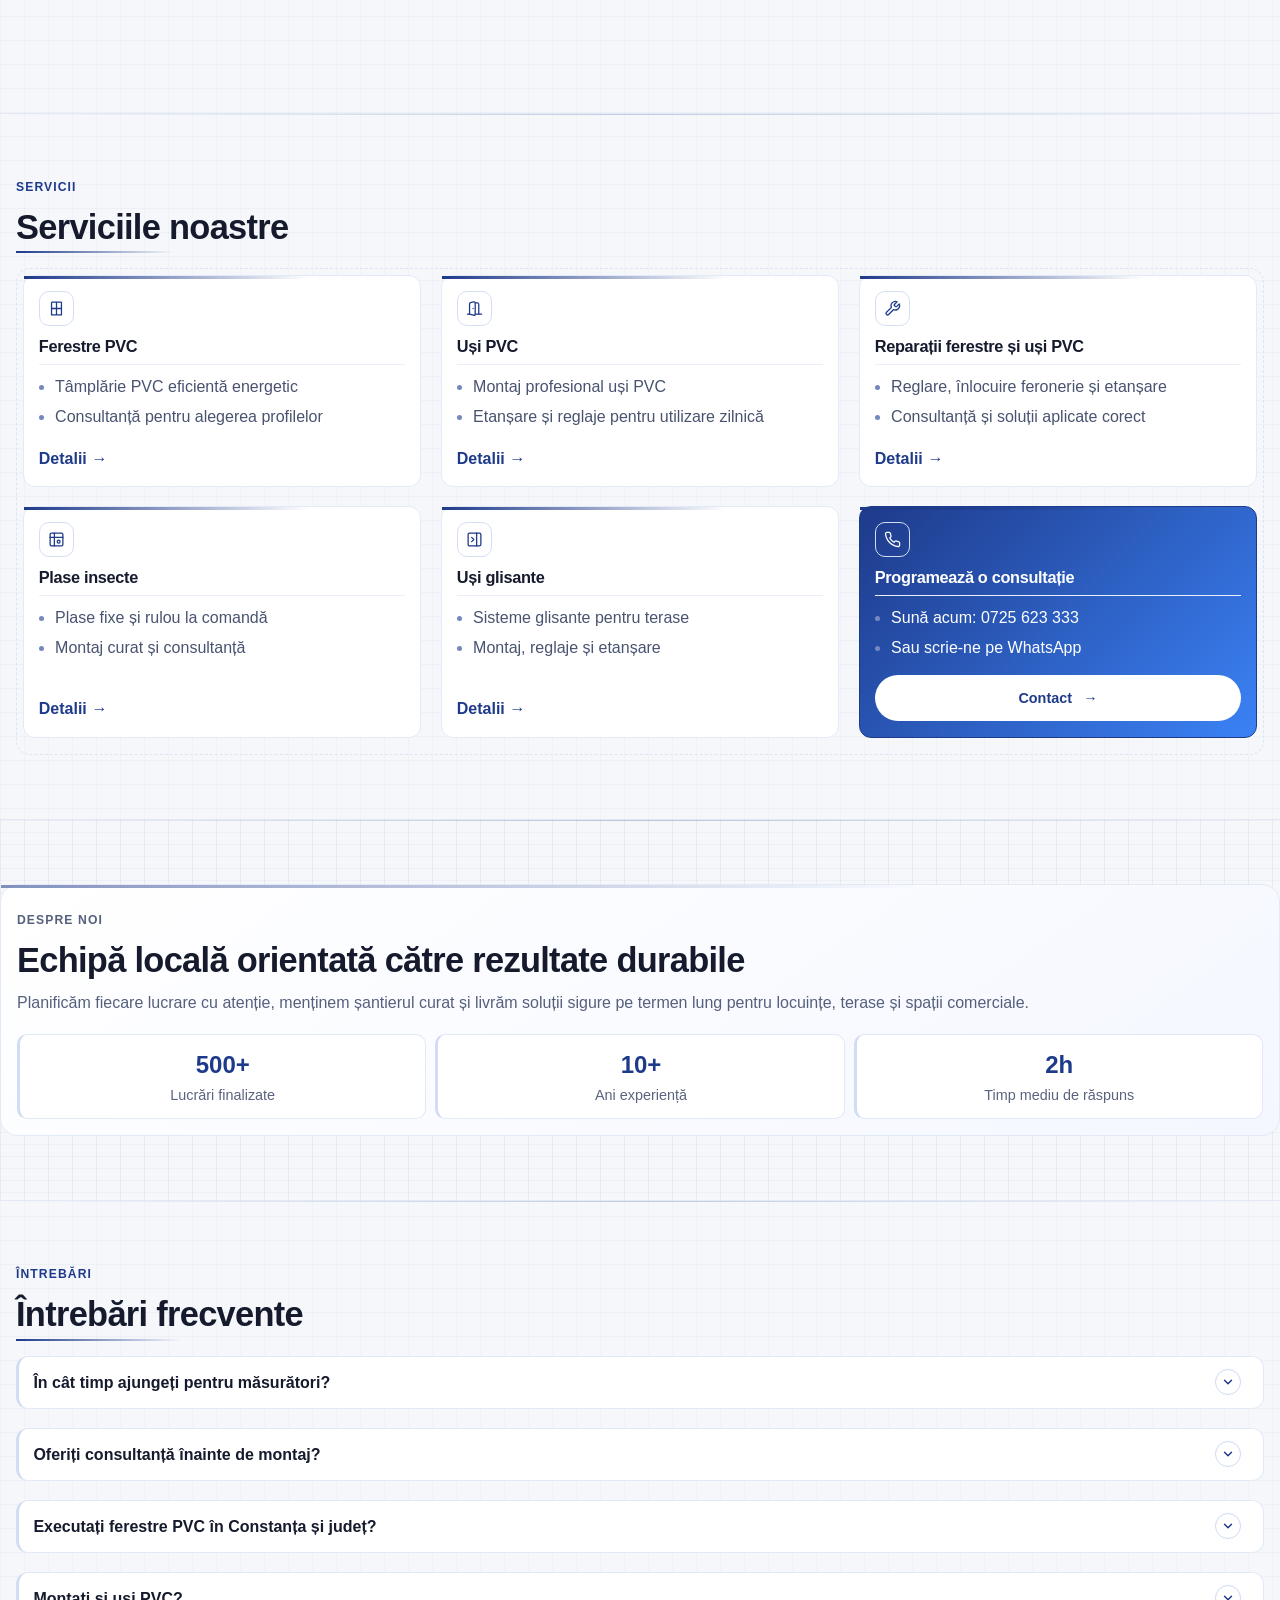
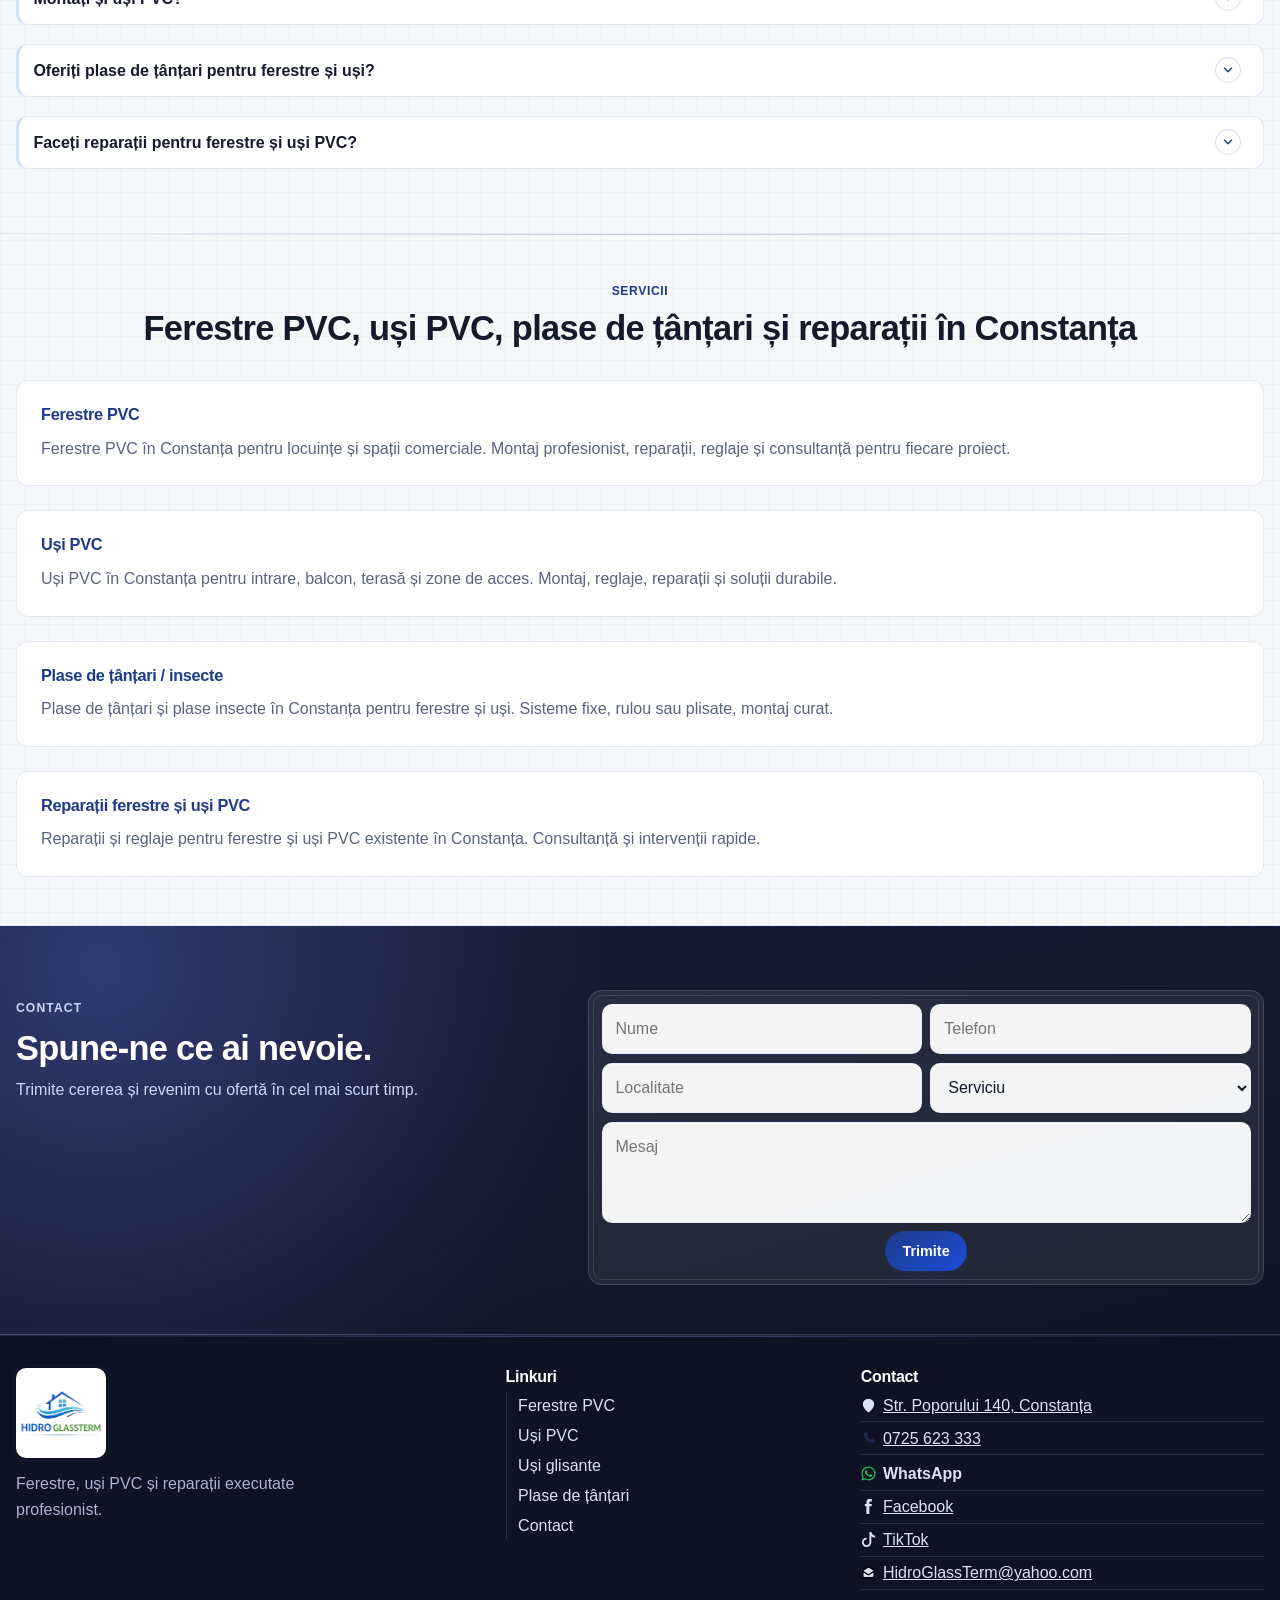
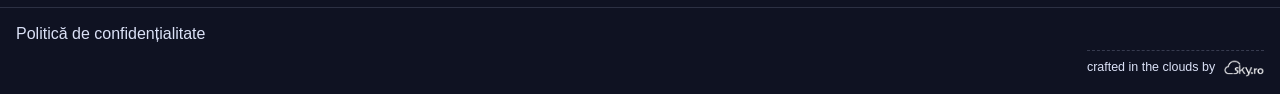
==== commit 95d3cc3e: "Update portfolio gallery to dynamically load images from ferestre and usi folders, including new add" ====
--- a/index.html
+++ b/index.html
@@ -287,39 +287,7 @@
             <li><span>04</span> Plase împotriva insectelor</li>
           </ol>
 
-          <div class="gallery-grid">
-            <article class="gallery-item">
-              <img src="images/WhatsApp Image 2026-04-07 at 10.18.30 (1).jpeg" alt="Lucrare ferestre PVC Constanța" />
-            </article>
-
-            <article class="gallery-item">
-              <img src="images/WhatsApp Image 2026-04-07 at 10.18.30 (2).jpeg" alt="Montaj tâmplărie PVC Constanța" />
-            </article>
-
-            <article class="gallery-item">
-              <img src="images/WhatsApp Image 2026-04-07 at 10.18.30 (5).jpeg" alt="Detaliu lucrare tâmplărie PVC" />
-            </article>
-
-            <article class="gallery-item">
-              <img src="images/WhatsApp Image 2026-04-07 at 10.18.30 (6).jpeg" alt="Execuție tâmplărie PVC profesională" />
-            </article>
-
-            <article class="gallery-item">
-              <img src="images/WhatsApp Image 2026-04-07 at 10.18.31 (2).jpeg" alt="Ușă PVC montată în Constanța" />
-            </article>
-
-            <article class="gallery-item">
-              <img src="images/WhatsApp Image 2026-04-07 at 10.18.31 (3).jpeg" alt="Uși glisante pentru terasă în Constanța" />
-            </article>
-
-            <article class="gallery-item">
-              <img src="images/WhatsApp Image 2026-04-07 at 10.18.31 (4).jpeg" alt="Lucrare tâmplărie PVC finalizată în Constanța" />
-            </article>
-
-            <article class="gallery-item">
-              <img src="images/WhatsApp Image 2026-04-07 at 10.18.31 (5).jpeg" alt="Detaliu montaj tâmplărie PVC Constanța" />
-            </article>
-          </div>
+           <div class="gallery-grid"></div>
           <div class="gallery-dots" id="gallery-dots"></div>
 
           <a class="text-link" href="#contact">Solicită exemple de lucrări</a>
--- a/styles.css
+++ b/styles.css
@@ -2167,6 +2167,57 @@
   margin-top: 3rem;
 }
 
+.form-popup {
+  position: fixed;
+  top: 0;
+  left: 0;
+  width: 100%;
+  height: 100%;
+  background: rgba(0, 0, 0, 0.5);
+  display: flex;
+  align-items: center;
+  justify-content: center;
+  z-index: 1000;
+}
+
+.form-popup-content {
+  background: #fff;
+  padding: 2rem;
+  border-radius: 8px;
+  position: relative;
+  max-width: 90vw;
+  text-align: center;
+}
+
+.form-popup--success .form-popup-content {
+  border: 2px solid #4caf50;
+}
+
+.form-popup--error .form-popup-content {
+  border: 2px solid #f44336;
+}
+
+.form-popup--info .form-popup-content {
+  border: 2px solid #2196f3;
+}
+
+.form-popup-close {
+  position: absolute;
+  top: 10px;
+  right: 10px;
+  background: none;
+  border: none;
+  font-size: 1.5rem;
+  cursor: pointer;
+  color: #333;
+}
+
+.form-popup-message {
+  color: #000;
+  margin: 0;
+  font-size: 1rem;
+}
+
 .contact-grid-full > div:first-child {
   display: grid;
   grid-template-columns: repeat(2, 1fr);
@@ -2215,6 +2266,17 @@
   width: 20px;
   height: 20px;
   fill: var(--blue);
+}
+
+.social-media-card {
+  display: flex;
+  flex-direction: column;
+}
+
+.social-buttons {
+  display: flex;
+  gap: 0.5rem;
+  flex-wrap: wrap;
 }
 
 .social-media-card svg {
@@ -2584,7 +2646,7 @@
   }
 
   .info-grid {
-    grid-template-columns: repeat(2, 1fr);
+    grid-template-columns: 1fr;
   }
 
   .contact-grid-full {
@@ -3076,7 +3138,7 @@
 
   .contact-grid-full > div:first-child {
     display: grid !important;
-    grid-template-columns: repeat(2, minmax(0, 1fr)) !important;
+    grid-template-columns: 1fr !important;
     gap: 0.75rem !important;
     order: 1;
   }
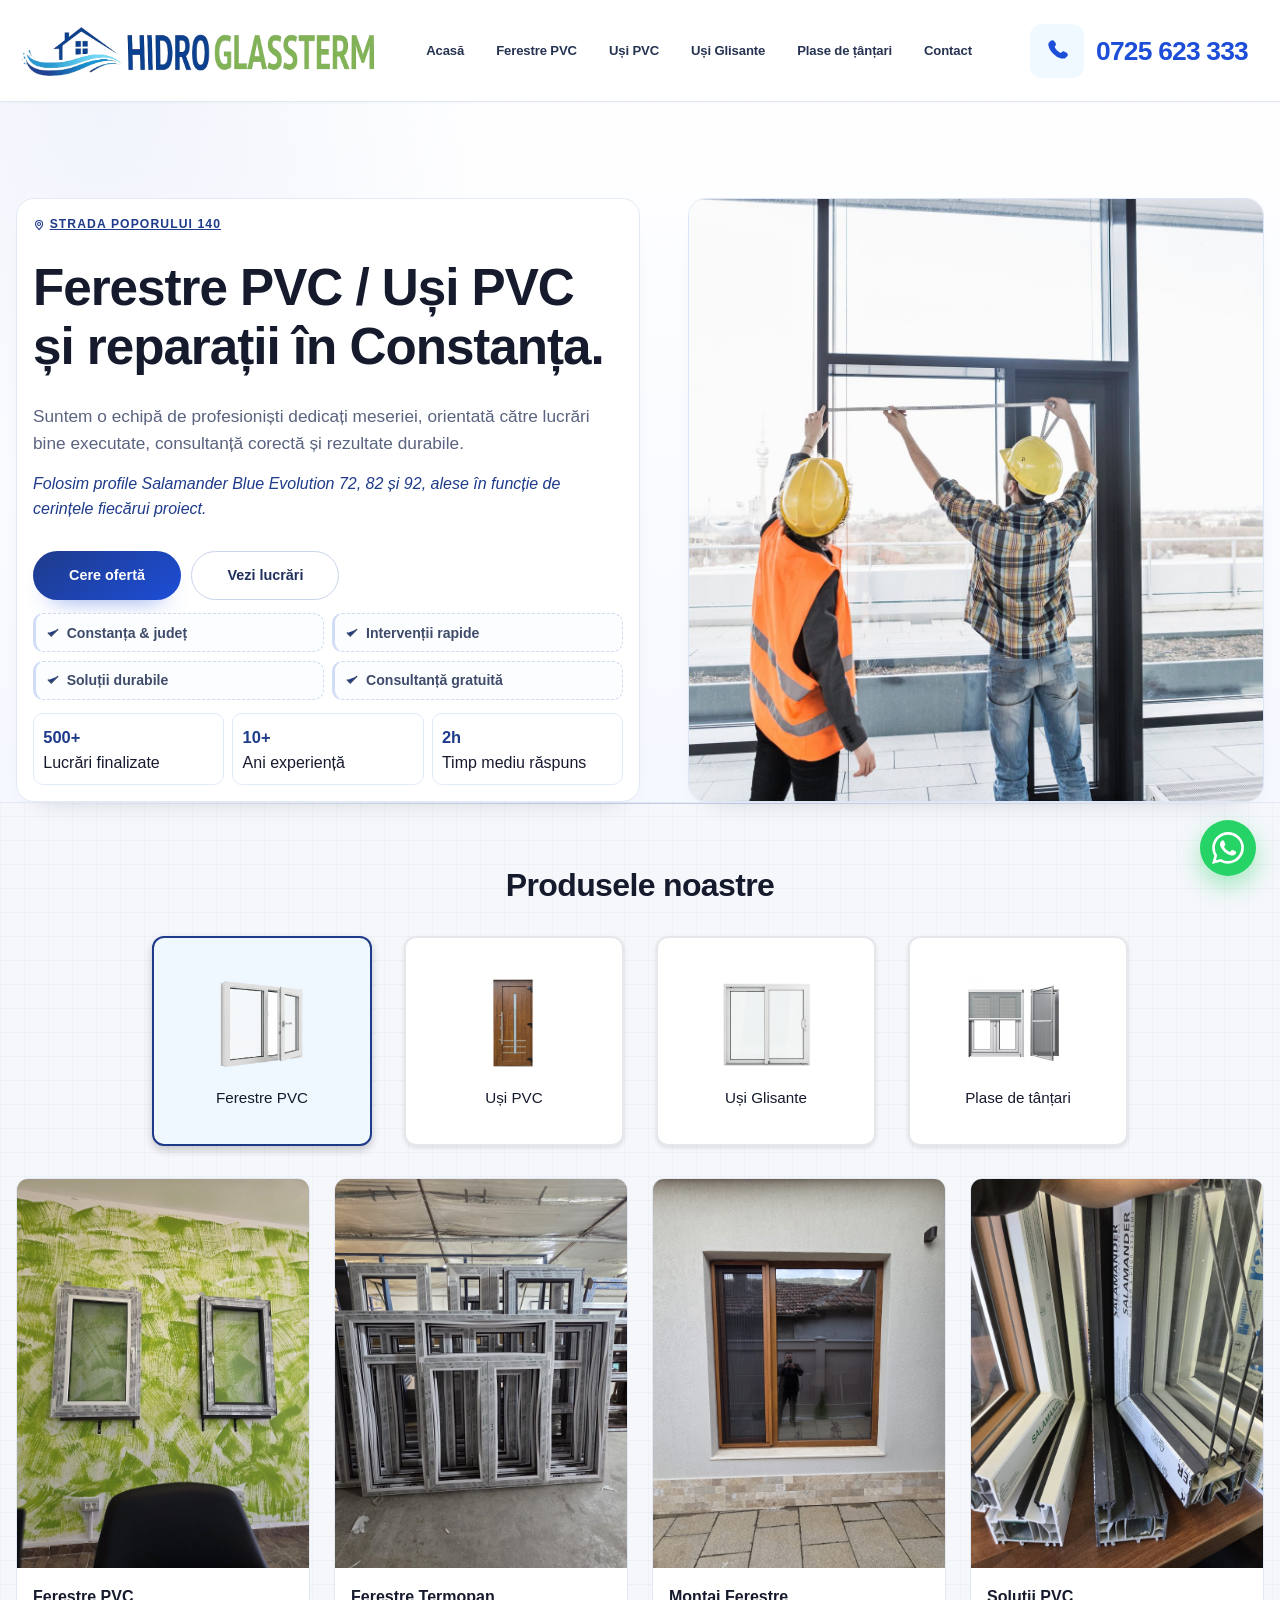
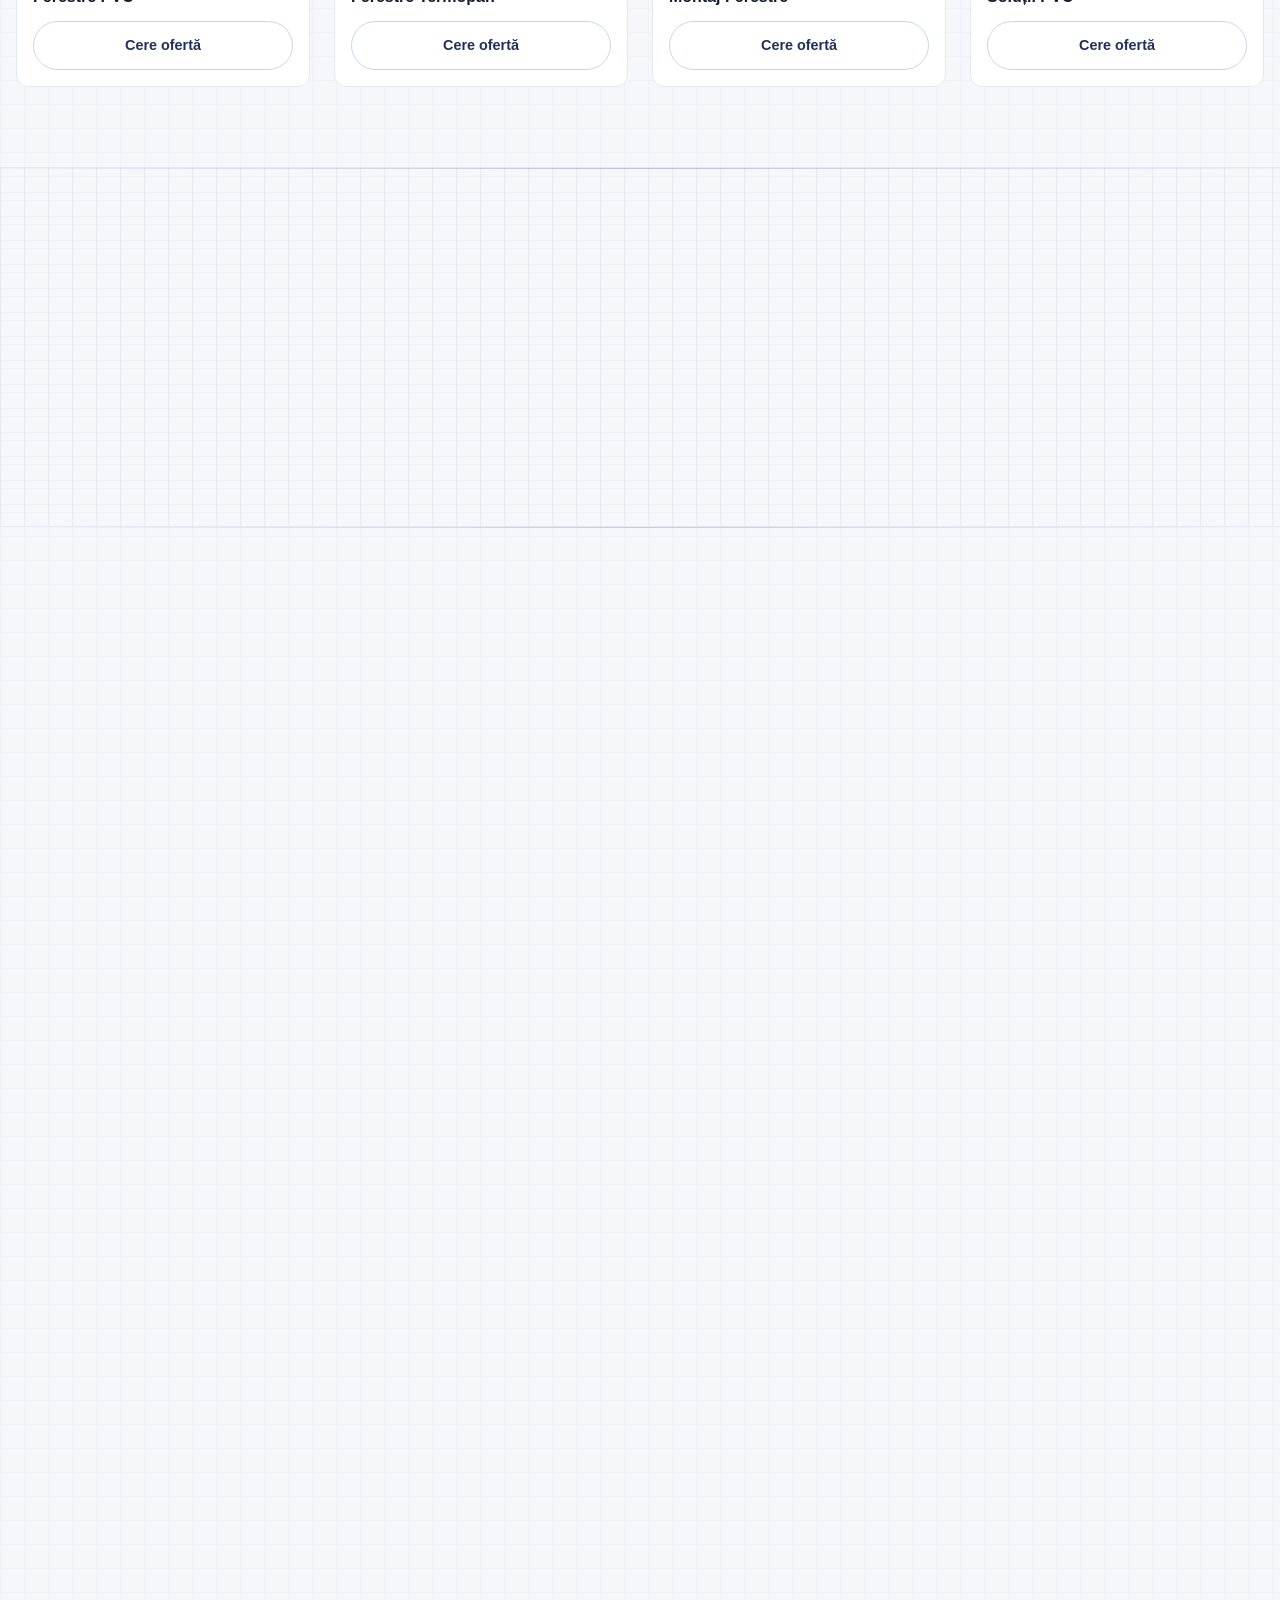
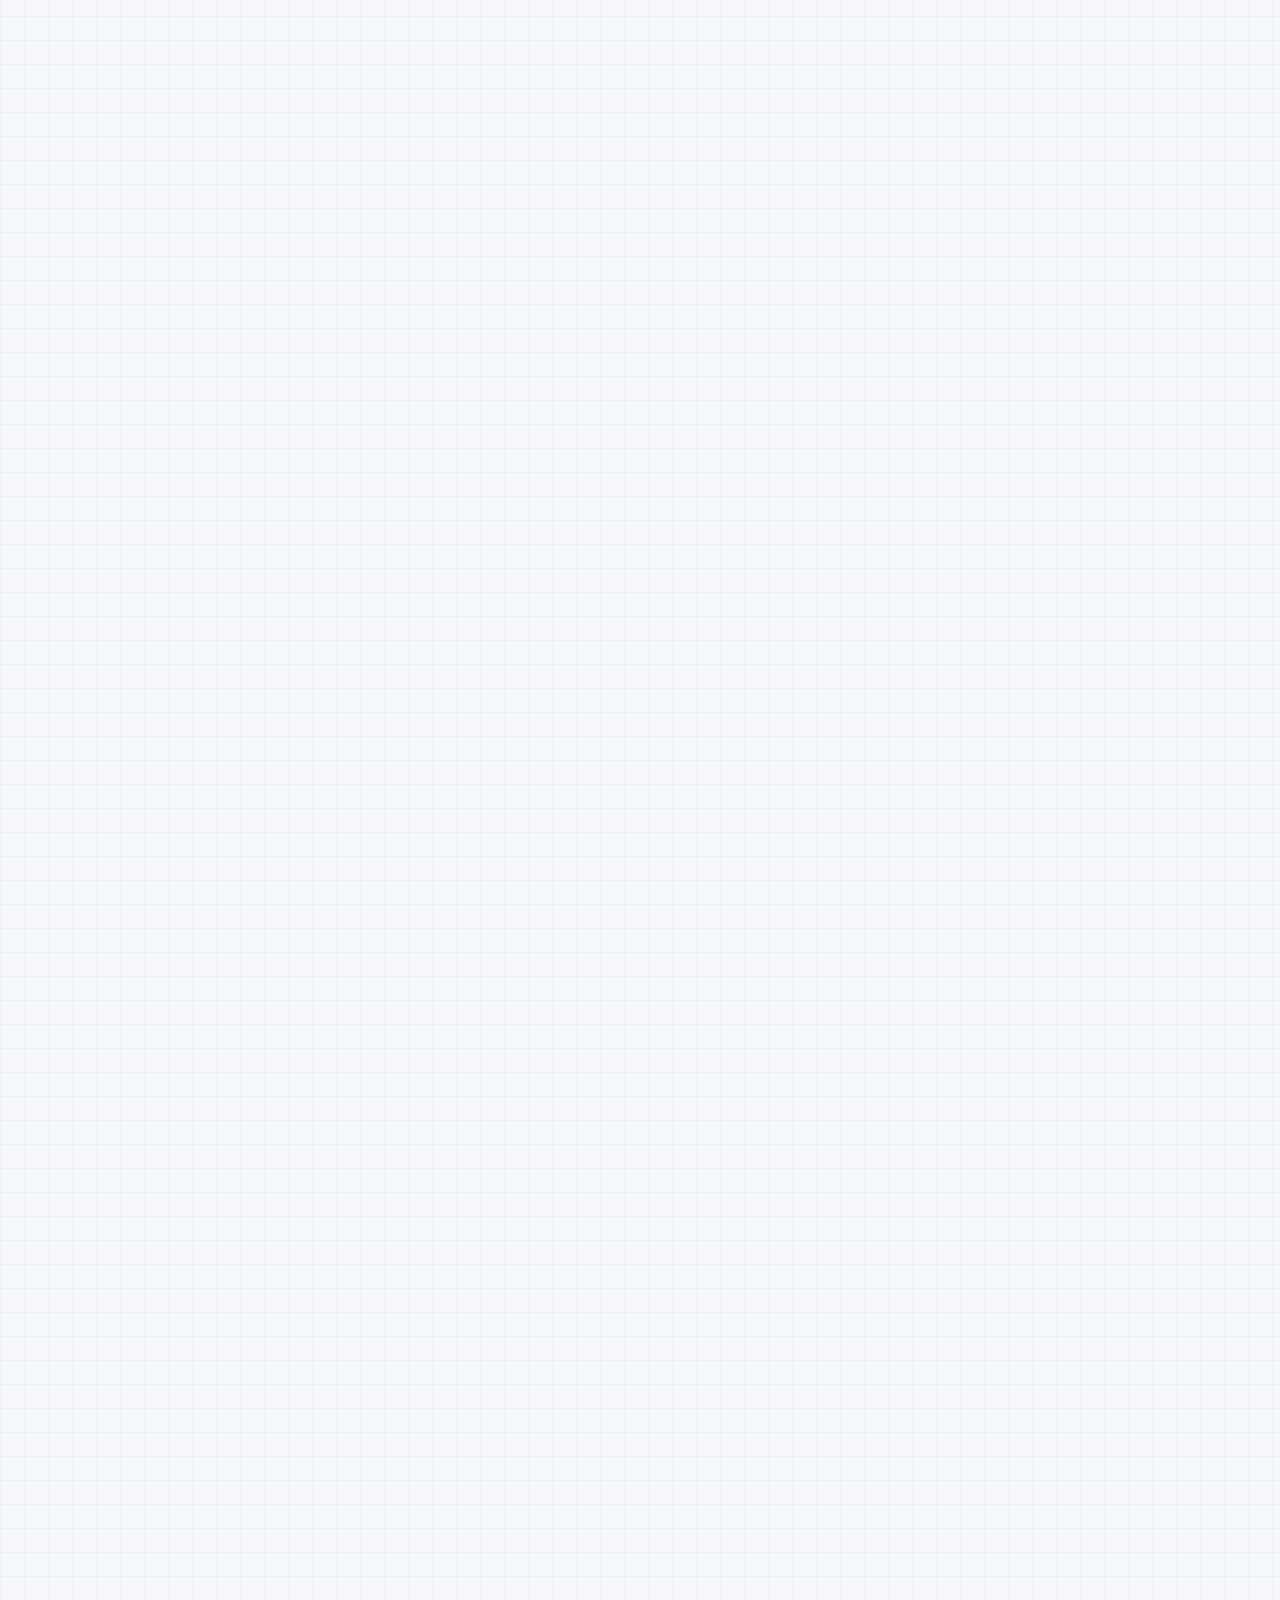
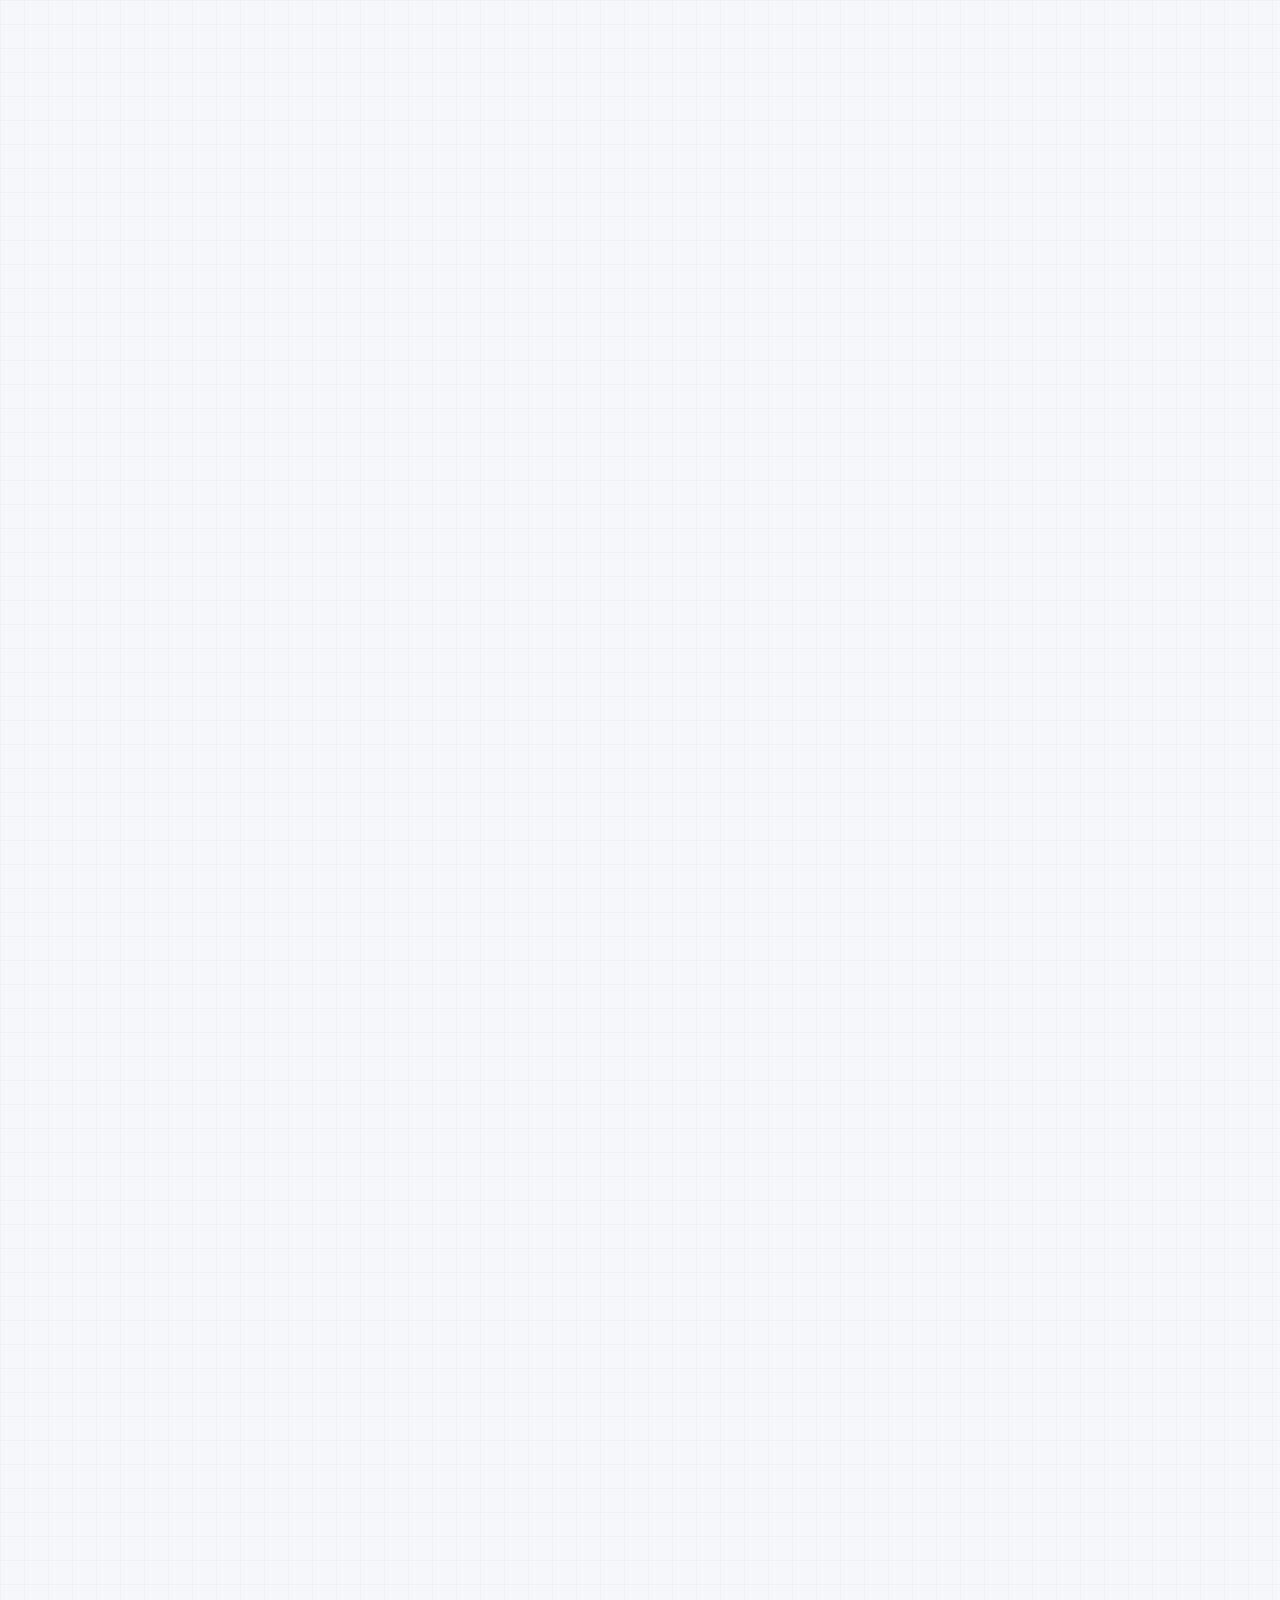
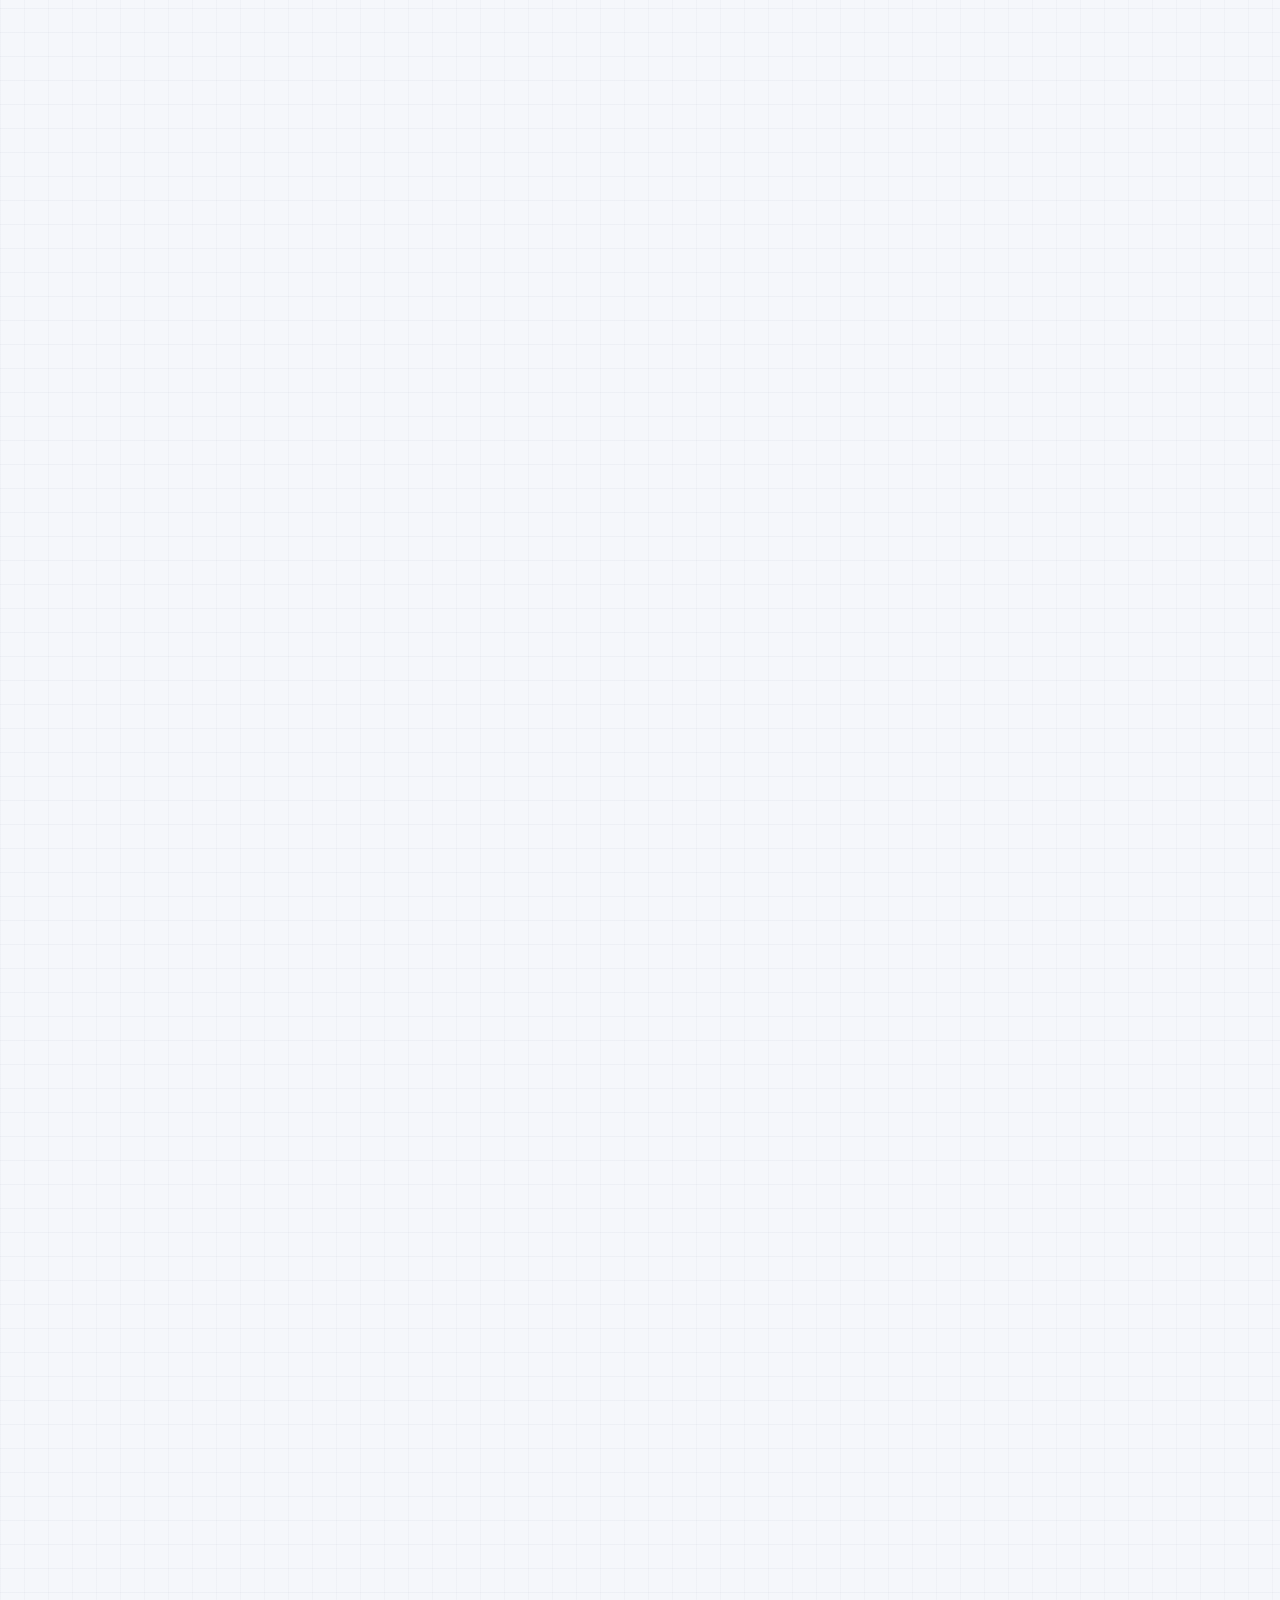
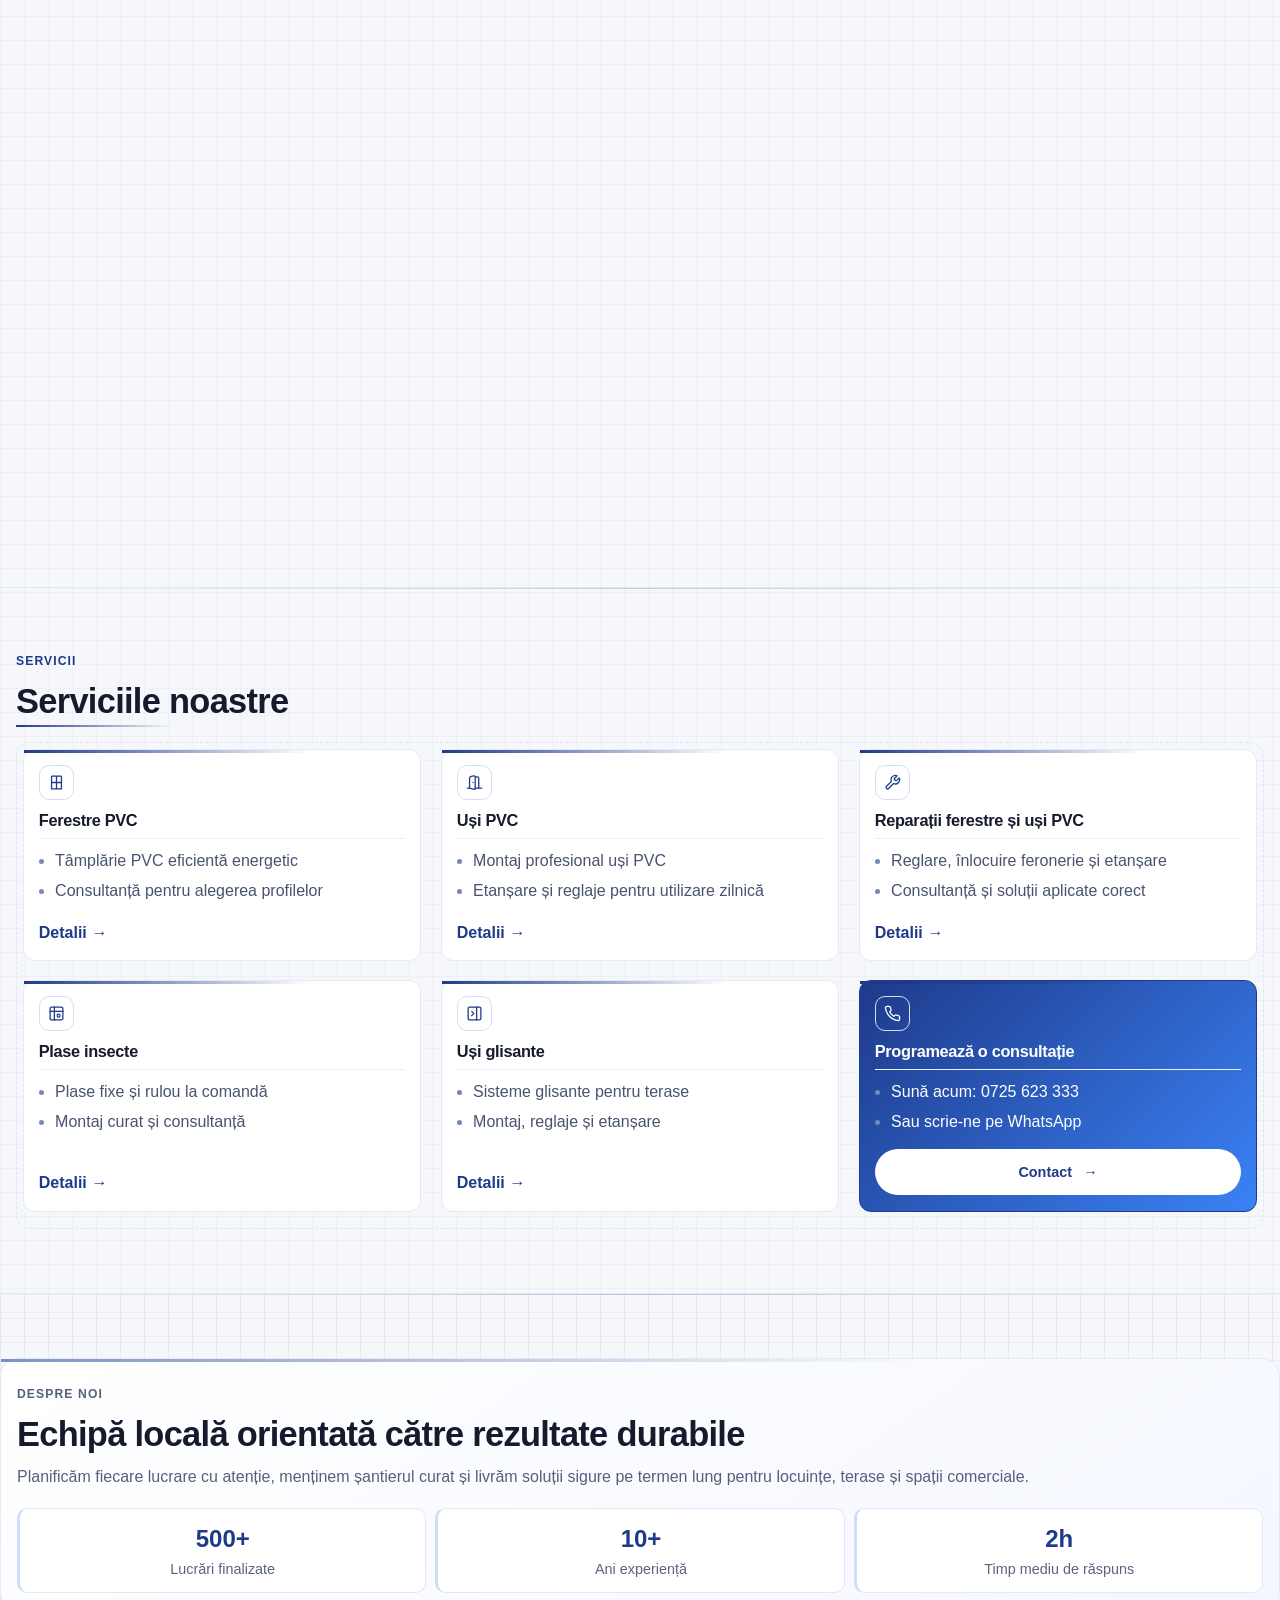
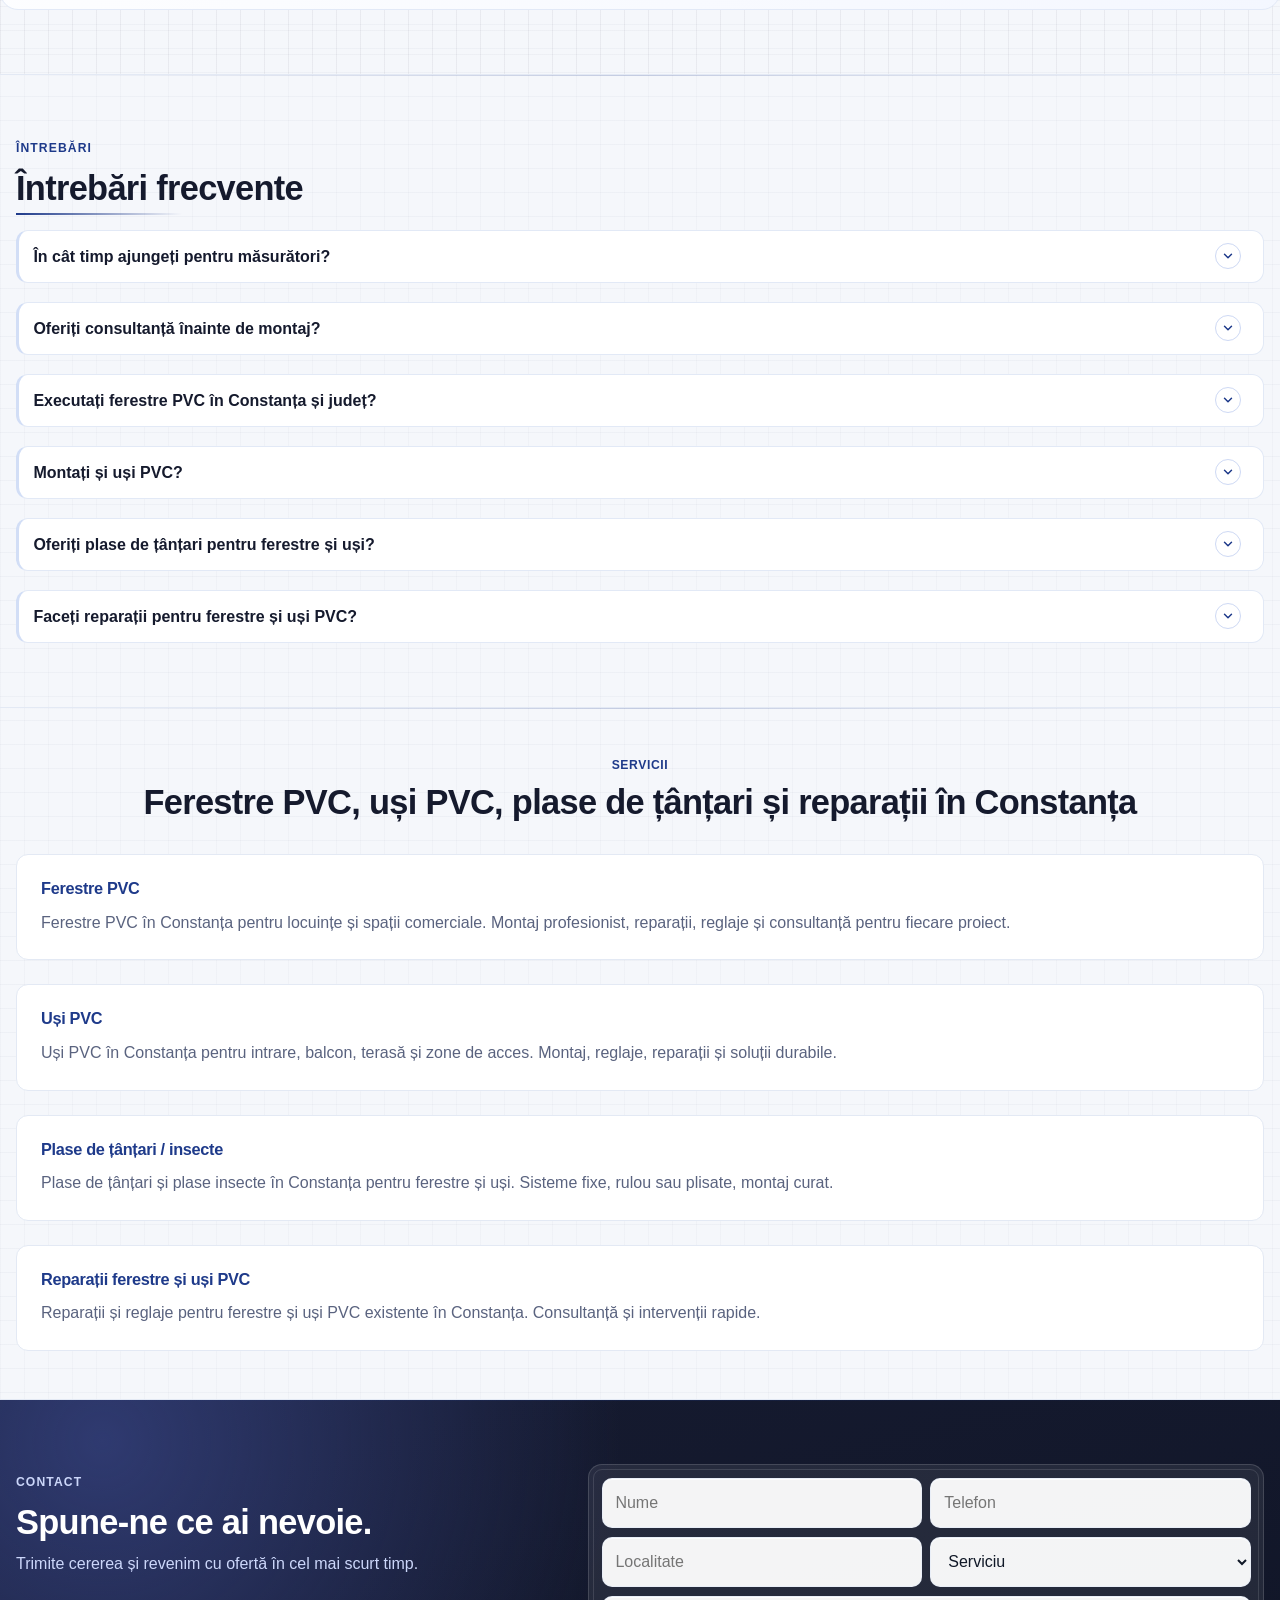
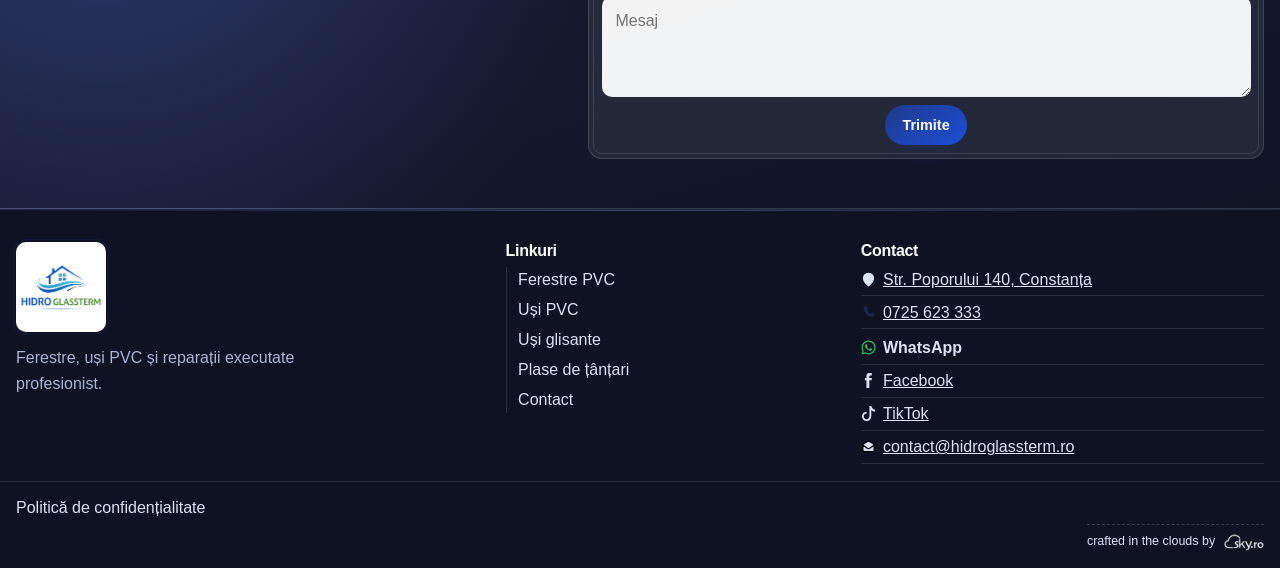
==== commit 57ed8401: "Add new Balcon Salamder72MD gallery above existing gallery and update email to contact@hidroglasster" ====
--- a/index.html
+++ b/index.html
@@ -30,7 +30,7 @@
   "logo": "https://hidroglassterm.ro/images/640255076_122094435951032537_198986647480298591_n-removebg-preview.png",
   "image": "https://hidroglassterm.ro/images/stock/builders-measuring-window-2026-01-05-23-32-10-utc.jpg",
   "telephone": "+40725623333",
-  "email": "HidroGlassTerm@yahoo.com",
+  "email": "contact@hidroglassterm.ro",
   "priceRange": "RON",
   "address": {
     "@type": "PostalAddress",
